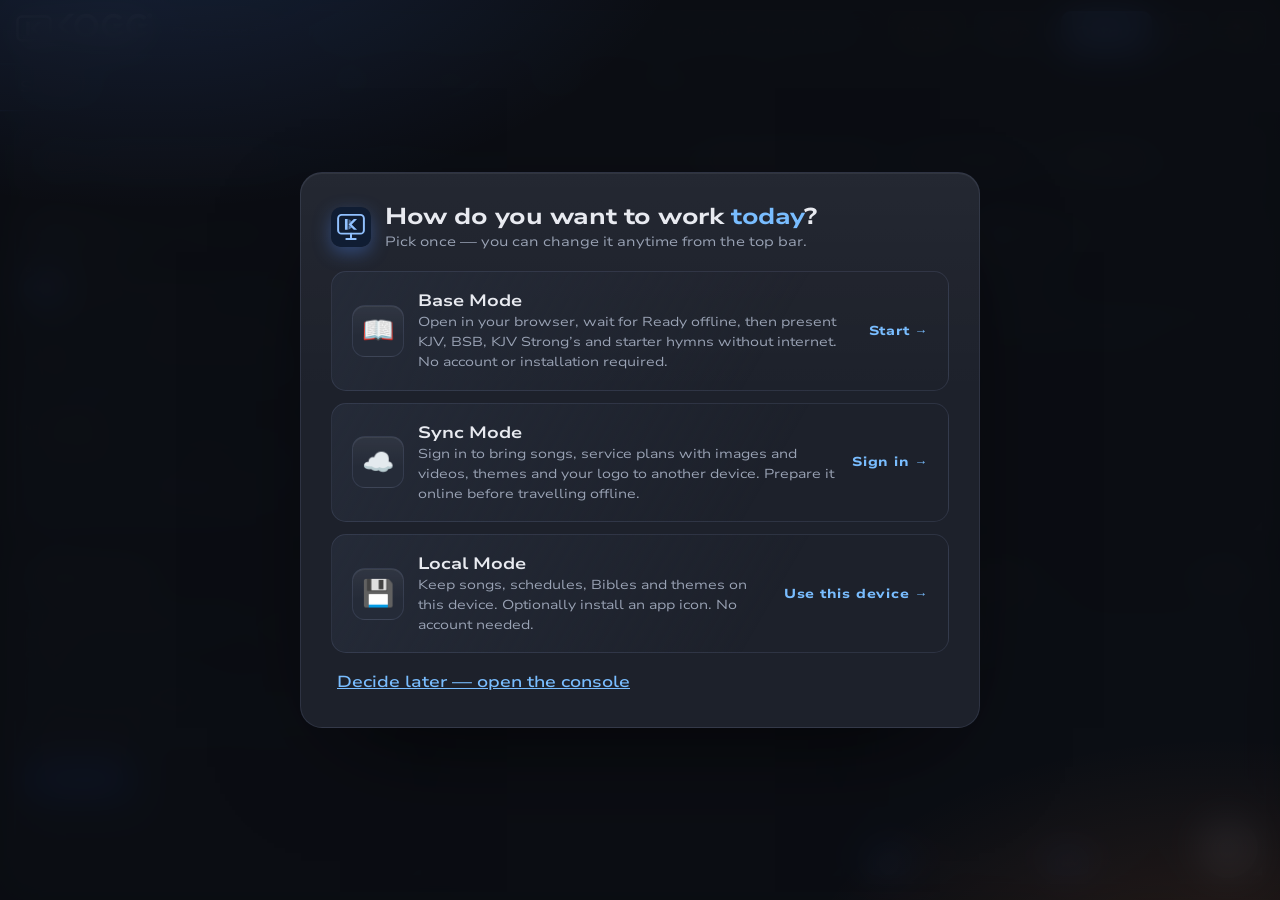
==== index.html @ 4c57eb22 "Improve free lyrics discovery and add private song packs" ====
<!DOCTYPE html>
<html lang="en">
<head>
<meta charset="UTF-8">
<meta name="viewport" content="width=device-width, initial-scale=1, viewport-fit=cover">
<title>KOGG Presenter — Operator</title>
<link rel="manifest" href="manifest.webmanifest">
<link rel="apple-touch-icon" href="icons/apple-touch-icon.png">
<link rel="icon" href="icons/icon.svg" type="image/svg+xml">
<link rel="stylesheet" href="css/app.css">
</head>
<body>
<header class="topbar">
  <div class="brand">
    <img class="brand-symbol" src="icons/kogg-symbol.svg" alt="">
    <span class="brand-wordmark"><span class="brand-name"><span class="brand-kogg" role="img" aria-label="KOGG"></span></span><span class="brand-sub">Presenter</span></span>
    <button id="modeChip" class="mode-chip" title="Change work mode">…</button><button id="btnRestartBase" class="mode-chip" hidden title="Clear temporary Base work and restart. Saved libraries and offline downloads stay.">Restart Base</button>
  </div>
  <form class="quickgo" id="quickGoForm" role="search" autocomplete="off">
    <input id="quickGo" type="search" autocomplete="off" name="presentation-search" aria-label="Find presentation content" data-bwignore="true" data-1pignore="true" data-lpignore="true" data-form-type="other" placeholder="Find scripture, remembered words or songs…  (/ to focus, Enter to present)">
    <div id="quickGoResults" class="quickgo-results" hidden></div>
  </form>
  <div class="quick-actions">
    <button id="btnBlank" class="ctrl warn" title="Blank screen (Alt+B)">Blank</button>
    <button id="btnLogo" class="ctrl" title="Logo screen (Alt+L)">Logo</button>
    <span id="outputStatus" class="hint" role="status" aria-live="polite"></span>
    <button id="btnOpenDisplay" class="ctrl primary" title="Open output screen">Output</button>
    <button id="btnScreens" class="ctrl" title="Choose which screen shows the output">🖥️</button>
    <div id="screenPicker" class="screen-picker" hidden>
      <p class="hint">Tap a screen to send the output there.</p>
      <div id="screenPickerList"></div>
      <button id="btnAllScreens" type="button" class="screen-all">Send to all secondary screens</button>
      <button id="btnCloseOutput" type="button" class="screen-all screen-close">Close output window</button>
      <p class="hint">Browsers need one click on the output before it can go fullscreen — after that it stays.</p>
    </div>
    <button id="btnFloatEditToggle" class="ctrl" title="Open quick settings Explorer — text size, alignment, voice, theme, layout and mode">✏️</button>
  </div>
</header>

<nav class="tabs">
  <button class="tab active" data-tab="scripture">Scripture</button>
  <button class="tab" data-tab="songs">Lyrics</button>
  <button class="tab" data-tab="notes">Notes</button>
  <button class="tab" data-tab="slides">Slides</button>
  <button class="tab" data-tab="service">Service</button>
  <button class="tab" data-tab="stream">Stream</button>
  <button class="tab" data-tab="themes">Themes</button>
  <button class="tab" data-tab="tools">Tools</button>
</nav>

<main>
  <!-- SCRIPTURE — docked one-page deck -->
  <section id="tab-scripture" class="tab-panel active">
    <div class="scripture-deck">
      <div class="dock toolbar">
        <select id="translationSelect" title="Translation">
          <optgroup label="Base Bibles">
            <option value="data/kjv.json">KJV — King James Version</option>
            <option value="data/bsb.json">BSB — Berean Standard Bible</option>
            <option value="data/kjvs.json">KJV with Strong's</option>
          </optgroup>
          <optgroup label="More translations">
            <option value="licensed:niv" disabled>NIV — licensed text needed</option>
          </optgroup>
          <optgroup label="Connected (online licensed)" id="connectedVersionsGroup" hidden></optgroup>
          <optgroup label="My versions" id="customVersionsGroup" hidden></optgroup>
        </select>
        <span id="offlineStatus" class="status-note" role="status" aria-live="polite">Preparing offline…</span>
        <button id="btnRetryOffline" hidden>Retry offline setup</button>
        <div class="more-wrap"><button id="btnMoreBibles">More Bibles</button><div id="extraBiblePanel" class="more-menu" hidden><div id="extraBibleButtons" class="bible-menu-list"></div><p id="extraBibleStatus" role="status">Download a version once while online, then it works offline in every work mode.</p></div></div>
        <span id="liveRef" class="livedot" hidden></span>
        <div class="more-wrap">
          <button id="btnDocks" title="Choose which docks are on screen">🧩 Docks</button>
          <dialog id="dockMenu" class="more-menu" aria-label="Arrange Scripture docks" hidden></dialog>
        </div>
      </div>

      <div class="docks">
        <div class="dock" data-dock="books">
          <div class="dock-head"><span class="grip"><i class="dock-ico">📚</i>Books</span><span class="dock-head-hint" id="bookCount"></span></div>
          <div id="bookChips" class="chip-grid books scroll"></div>
        </div>

        <div class="dock" data-dock="chapters">
          <div class="dock-head"><span class="grip"><i class="dock-ico">📑</i>Chapters</span></div>
          <div id="chapterChips" class="chip-grid dots scroll"></div>
          <div class="dock-foot">
            <button id="btnPrevChapter" title="Previous chapter (reads across books)">◀</button>
            <button id="btnNextChapter" title="Next chapter (reads across books)">▶</button>
            <button id="btnAddScripture" title="Add the current selection to the service plan">+ Service</button>
          </div>
        </div>

        <div class="dock" data-dock="verses">
          <div class="dock-head">
            <span class="grip"><i class="dock-ico">🔖</i>Verses</span>
            <div class="seg" id="pickMode">
              <button data-mode="verse">Verse</button>
              <button data-mode="range">Range</button>
              <button data-mode="chapter">Chapter</button>
            </div>
          </div>
          <div id="verseDots" class="chip-grid dots scroll"></div>
          <p id="modeHint" class="hint"></p>
          <div class="dock-foot">
            <button id="btnPrevVerse" title="Previous verse — goes live (reads across chapters)">◀</button>
            <button id="btnNextVerse" title="Next verse — goes live (reads across chapters)">▶</button>
            <button id="btnAddVerseService" title="Add the live verses to the service plan">+ Service</button>
          </div>
        </div>

        <div class="dock" data-dock="memory">
          <div class="dock-head"><span class="grip"><i class="dock-ico">🧠</i>Memory</span><button id="btnMemoryClear" class="mini-clear" title="Clear saved reading history">✕</button></div>
          
          <div id="bookmarkChips" class="memory-grid"></div>
          <div id="memoryChips" class="scroll memory-grid"></div>
          <p class="hint dock-hint">Reading history stays on this device. Tap a saved passage to display it.</p>
        </div>

        <div class="dock legacy-lookup" data-dock="quickgo">
          <div class="dock-head"><span class="grip"><i class="dock-ico">⚡</i>Quick jump</span></div>
          <p class="hint dock-hint">Type <b>jn 3:16</b> / <b>ps 23:1-4</b> / <b>rom 8</b> — type three book letters, then chapter and verse. <b>→</b> accepts each step; <b>Enter</b> displays.</p>
          <form class="quickjump" id="quickJumpForm" role="search" autocomplete="off">
            <input id="bookSearch" type="search" autocomplete="off" name="scripture-reference" aria-label="Scripture reference" data-bwignore="true" data-1pignore="true" data-lpignore="true" data-form-type="other"
                   placeholder="Joh → 3 → 16 → Enter" aria-describedby="jumpHint" enterkeyhint="go">
            <span id="bookGhost"></span>
            <div id="quickBookSug" class="quickgo-results jump-sug" hidden></div>
          </form>
          <p id="jumpHint" class="jump-hint" role="status" aria-live="polite">Start typing a book anywhere in Scripture. Chapter → verse, then Enter.</p>
          <div class="dock-foot">
            <button id="btnVoiceJump" title="Speak a scripture — Chrome/Edge, online">🎤 Speak it</button>
          </div>
        </div>

        <div class="dock legacy-lookup" data-dock="search">
          <div class="dock-head"><span class="grip"><i class="dock-ico">🔎</i>Whole-Bible search</span></div>
          <p class="hint dock-hint">Find verses by the words you remember — <i>"sheep hear my voice"</i>. Quotes = exact phrase.</p>
          <form class="row" id="bibleSearchForm" role="search" autocomplete="off">
            <input id="bibleSearch" type="search" aria-label="Search Bible words — no sign-in needed" autocomplete="off" name="verse-keywords" data-1pignore="true" data-lpignore="true" data-bwignore="true" data-form-type="other" placeholder='sheep hear my voice  ·  "no man cometh to the Father"'>
            <button id="btnVoiceSearch" type="button" title="Speak the words you remember — Chrome/Edge, online">🎤</button>
          </form>
          <div id="bibleResults" class="search-results scroll" hidden></div>
        </div>

        <div class="dock" data-dock="text">
          <div class="dock-head"><span class="grip"><i class="dock-ico">🖥️</i>On the projector</span><button id="btnBookmarkScripture" class="mini-btn" title="Save this passage">☆ Save</button></div>
          <div id="liveText" class="live-text scroll"></div>
          <div class="dock-foot ver-chips" id="versionChips" title="Switch the live passage to another version — one tap, instantly on screen"></div>
        </div>
      </div>
    </div>
    <select id="verseFrom" hidden></select>
    <select id="verseTo" hidden></select>
    <select id="bookSelect" hidden></select>
    <select id="chapterSelect" hidden></select>
  </section>

  <!-- SONGS -->
  <section id="tab-songs" class="tab-panel">
    <div class="lyrics-toolbar"><b>Lyrics</b><span id="lyricsModeStatus" role="status"></span><button id="btnEndLyricsSession" title="Clear temporary lyrics and all temporary Service entries">Clear lyrics &amp; queue</button></div>
    <div class="lyrics-deck">
      <div class="lyrics-side">
        <section class="card lyrics-find"><h2>Find a song</h2>
          <input id="songSearch" type="search" autocomplete="off" name="kogg-song-search" data-1pignore="true" data-lpignore="true" data-form-type="other" placeholder="Title, artist or words you remember…" aria-label="Search saved songs and hymns">
          <div class="row"><button id="btnNewSong" class="primary">+ New song</button><button id="btnSearchLyricsOnline">Search online</button></div>
          <div id="lyricsProgress" class="lyrics-progress" hidden><div class="row"><span id="lyricsProgressLabel" role="status">Loading…</span><button id="lyricsCancelLoad" type="button">Cancel</button></div><progress aria-label="Lyrics loading"></progress></div><div class="lyrics-source-tabs"><button id="lyricsLocalTab" aria-pressed="true">My library</button><button id="lyricsOnlineTab" aria-pressed="false">Online</button></div><div id="lyricsLocalPane">
          <label class="lyrics-filter">On this device<select id="lyricsLocalFilter"><option value="all">All local lyrics</option><option value="saved">My songs / session</option><option value="hymns">Hymnary</option></select></label>
          <ul id="songList" class="item-list"></ul>
          </div><div id="lyricsOnlinePane" hidden><label class="lyrics-filter">Search scope<select id="lyricsSearchScope"><option value="worship">Worship-first</option><option value="christian">Christian sources only</option><option value="all">All music sources</option></select></label><p id="lyricsSearchStatus" class="hint" role="status">Results with words are shown first. Other titles need an availability check.</p><div id="lyricsOnlineResults" class="lyrics-results"></div>
          <details class="lyrics-external"><summary>Find on a lyrics website</summary><p class="hint">Find a page with Google, then paste a supported link into Import a source link.</p><div class="source-links"><a id="lyricsWebSearch" target="_blank" rel="noopener noreferrer" hidden>Google ↗</a><a href="https://www.azlyrics.com/" target="_blank" rel="noopener noreferrer">AZLyrics ↗</a><a href="https://www.musixmatch.com/" target="_blank" rel="noopener noreferrer">Musixmatch ↗</a></div></details>
          <details id="lyricsLinkImport"><summary>Import a source link</summary><input id="lyricsSourceUrl" type="url" placeholder="https://hymnary.org/text/…" aria-label="Lyrics source link"><button id="btnImportLyricsLink">Import lyrics</button><p class="hint">Supports Hymnary public-domain text pages, hymnal.net hymn pages and LRCLIB / lyrics.ovh API links. For other pages, copy the lyrics and paste them into the editor.</p><p id="lyricsLinkStatus" class="hint" role="status"></p></details>
          </div><details><summary>Import text &amp; hymn packs</summary><div class="row"><button id="btnStarterHymns">+ Basic Hymnary</button><button id="btnMoreHymns">More hymns</button></div>
            <div id="extraHymnPacks" hidden></div><p id="hymnPackStatus" role="status"></p>
            <p class="hint"><a href="data/hymnary-sources.txt" target="_blank" rel="noopener">Hymn source credits</a></p>
            <label>Import song text (.txt)<input id="lyricsTextFile" type="file" accept="text/plain,.txt"></label>
            <details class="lyrics-packs"><summary>Share or import a song pack</summary>
              <label>Import a KOGG song pack<input id="lyricsPackFile" type="file" accept="application/json,.json"></label>
              <p class="hint">Base keeps imported songs for this session. Local and Sync save them to your library. Contributor permissions are shown before import.</p>
              <label>Your name or church<input id="lyricsPackContributor" maxlength="200" autocomplete="organization"></label>
              <label>Permission to share<textarea id="lyricsPackPermission" rows="2" maxlength="2000" placeholder="Who owns these words, and what may others do with them?"></textarea></label>
              <label class="lyrics-pack-confirm"><input id="lyricsPackConfirmed" type="checkbox">I have permission to distribute these words.</label>
              <button id="btnExportLyricsPack" type="button">Export current song as a pack</button>
              <p id="lyricsPackStatus" class="hint" role="status">Exports only the current song and its credits. Nothing is posted publicly.</p>
            </details>
            <p class="hint">Import your downloaded SongSelect text, or paste lyrics. <a href="https://songselect.ccli.com/" target="_blank" rel="noopener">Open SongSelect</a></p>
          </details>
        </section>
        <section class="card lyrics-order-dock"><details><summary>Arrange song order</summary><p class="hint">Tap a section to repeat it. Remove a chip to skip that occurrence.</p>
          <div id="lyricsSectionButtons" class="lyrics-order"></div><div id="lyricsOrder" class="lyrics-order"></div></details>
        </section>
      </div>
      <section class="card lyrics-edit" id="songEditor"><h2 id="songEditorTitle">Song slides</h2>
        <details id="lyricsPastePanel" open><summary id="lyricsPasteSummary">Paste / edit lyrics</summary>
        <div class="row"><label>Title<input id="songTitle" type="text" placeholder="Song title" spellcheck="true" autocorrect="on" autocapitalize="sentences"></label><label>Artist / author<input id="songAuthor" type="text" placeholder="Artist or author" spellcheck="true" autocorrect="on" autocapitalize="sentences"></label></div>
        <label>One empty line = a new slide. Optional [Verse 1] / [Chorus] headings label slides.
          <textarea id="songLyrics" rows="6" placeholder="[Verse 1]&#10;First line&#10;Second line&#10;&#10;[Chorus]&#10;Chorus lines…" spellcheck="true" autocorrect="on" autocapitalize="sentences"></textarea>
        </label><p id="lyricsSource" class="hint"></p></details>
        <div class="row lyrics-primary"><button id="btnLiveSong" class="primary">▶ Display first slide</button><button id="btnSaveSong">Save song</button><button id="btnAddLyricsService">+ Service</button></div><div class="lyrics-split-toolbar"><label for="lyricsLineCount">Lines per slide</label><select id="lyricsLineCount"><option>2</option><option>3</option><option selected>4</option><option>5</option><option>6</option><option>8</option></select><button id="btnLyricsSplitLines">Split slides</button></div><details class="lyrics-editor-tools"><summary>More editing tools</summary><div class="row"><button id="btnLyricsUndo">Undo</button><button id="btnLyricsDefaultOrder">Reset order</button><button id="btnCancelSong">Clear editor</button></div></details>
        <p id="lyricsStatus" role="status" class="hint"></p>
        <div id="songSlidesPreview" class="lyrics-slides"></div>
      </section>
      <section class="card lyrics-output">
        <div class="dock-head"><span class="grip"><i class="dock-ico">🖥️</i>On the projector</span></div>
        <p id="lyricsLiveLabel" class="hint lyrics-live-label"></p>
        <div id="lyricsLiveText" class="lyrics-live-text"></div>
        <div class="row lyrics-output-foot"><button id="btnLyricsPrev">◀ Previous</button><button id="btnLyricsNext">Next ▶</button></div>
        <p class="hint lyrics-foot-hint">Tap any slide card to display it. Left / Right moves between slides.</p>
      </section>
    </div>
  </section>

  <dialog id="lyricsQuickEdit" aria-labelledby="lyricsQuickEditTitle" class="editor-dialog">
    <h2 id="lyricsQuickEditTitle">Quick edit slide</h2><p class="hint">Edits this section wherever it appears in the song order. Display again when ready.</p>
    <label>Slide text<textarea id="lyricsQuickText" rows="8" spellcheck="true" autocorrect="on"></textarea></label>
    <div class="row"><button id="btnLyricsQuickSave" class="primary">Apply edit</button><button id="btnLyricsQuickCancel">Cancel</button></div>
  </dialog>

  <!-- NOTES -->
  <section id="tab-notes" class="tab-panel">
   <div class="notes-toolbar"><div><h2>Notes</h2><p id="notesStorageStatus" class="hint"></p></div><span class="notes-tip">Choose a format → write → Display</span></div>
   <div class="notes-deck">
    <aside class="dock notes-library"><div class="dock-head">1 · Choose a starting point</div>
     <div class="notes-templates" id="notesTemplates"><button data-note-template="sermon">Bullet points<small>Enter creates the next point</small></button><button data-note-template="announcement">Announcement<small>A full-screen notice</small></button><button data-note-template="minister">Name tag<small>Who is ministering</small></button><button data-note-template="alert">Scrolling alert<small>A moving notice at the bottom</small></button><button data-note-template="welcome">Welcome<small>A welcome screen</small></button></div>
     <button id="btnNewNotes">+ Blank note</button><button id="btnUndoNotesTemplate" hidden>Undo draft change</button><details class="notes-library-tools"><summary>Saved notes &amp; text files</summary><div id="notesSaved" class="notes-saved"></div><button id="btnExportNotes">Export text</button><label class="notes-import">Import text<input id="notesImportFile" type="file" accept=".txt,text/plain"></label><p class="hint">Saved notes stay on this device. Export text to take it with you.</p></details>
    </aside>
    <section class="dock notes-editor"><div class="dock-head">2 · Write &amp; preview</div>
     <div class="row"><label>Title<input id="notesTitle" maxlength="140" placeholder="Note title" spellcheck="true" autocorrect="on"></label><label>Format<select id="notesMode"><option value="points">Bullet points</option><option value="fullscreen">Full-screen text</option><option value="tag">Name tag</option><option value="alert">Scrolling alert</option></select></label></div>
     <label id="notesBodyLabel">Text<textarea id="notesBody" rows="5" maxlength="30000" placeholder="Type a point. Enter adds the next bullet." spellcheck="true" autocorrect="on" autocapitalize="sentences"></textarea></label>
     <div id="notesSplitControls" class="row"><button id="btnNotesPoint" type="button">+ Point</button><button id="btnNotesBreak" type="button">New slide</button><label>Split<select id="notesSplit"><option value="0">Auto-fit together</option><option value="1">1 point per slide</option><option value="3">3 points per slide</option><option value="4">4 points per slide</option><option value="5">5 points per slide</option><option value="6">6 points per slide</option></select></label></div>
     <label id="notesSubtitleLabel">Role / second line<input id="notesSubtitle" maxlength="200" placeholder="Now ministering" spellcheck="true" autocorrect="on"></label>
     <div id="notesAlertControls" class="row"><label>Movement<select id="notesAlertMotion"><option value="scroll">Scroll continuously</option><option value="static">Static notice</option></select></label><label>Speed<select id="notesAlertSpeed"><option value="45">Slow</option><option value="30">Normal</option><option value="18">Fast</option></select></label></div>
     <p id="notesModeHint" class="hint"></p>
     <div class="notes-actions notes-primary"><button id="btnNotesDisplay" class="primary">▶ Display</button><button id="btnSaveNotes">Save note</button></div><label class="notes-follow"><input type="checkbox" id="notesFollow"> Live typing · update after Display</label><p id="notesStatus" class="hint" role="status">Draft only. Press Display when ready.</p>
     <p class="notes-preview-heading">Slide previews · tap to display</p><div id="notesCards" class="notes-cards"></div>
    </section>
    <aside class="dock notes-output"><div class="dock-head">3 · On the projector</div><p id="notesLiveLabel" class="hint"></p><div id="notesLiveText" class="notes-live-text"></div><div class="notes-actions"><button id="btnNotesPrev">← Previous</button><button id="btnNotesNext">Next →</button></div><button id="btnHideNotes">Hide note slides</button><div class="notes-actions"><button id="btnStopNotesAlert">Stop alert</button><button id="btnHideNotesTag">Hide name tag</button></div><details class="notes-emphasis"><summary>Highlight words</summary><p class="hint">Enable emphasis, then tap or drag across the live words.</p><div class="notes-actions"><button id="btnNotesAnnotate" aria-pressed="false">Yellow emphasis</button><button id="btnNotesClearHighlight">Clear emphasis</button></div></details><p class="hint">Tags and alerts sit over your current Scripture, lyrics or notes.</p></aside>
   </div>
  </section>

  <!-- SERVICE -->
  <section id="tab-slides" class="tab-panel">
    <div class="lyrics-toolbar"><b>Slides</b><button id="slidesShowTitles" aria-pressed="true">Service slides</button><button id="slidesShowMedia" aria-pressed="false">Images &amp; video</button><span id="slidesStorageStatus"></span><button id="slidesAddService">+ All to Service</button></div>
    <div class="title-deck" id="titleWorkspace">
      <section class="card title-library"><h2>Order of service</h2><p class="hint">Select to design. Press ▶ to display.</p><div class="row"><select id="slidesPreset" aria-label="Service moment"></select><button id="slidesAdd">+ Add</button></div><div id="titleSlideList" class="title-slide-list"></div><div class="row"><button id="slidesUp" aria-label="Move selected slide up">↑ Move up</button><button id="slidesDown" aria-label="Move selected slide down">↓ Move down</button><button id="slidesDelete" class="danger">Delete</button></div></section>
      <section class="card title-editor"><h2>Design this moment</h2><label>Slide text<textarea id="slidesTitle" rows="3" maxlength="240" spellcheck="true" autocorrect="on" placeholder="Opening Prayers"></textarea></label><label class="title-uniform"><input id="slidesUniform" type="checkbox" checked> Uniform slides</label><p id="slidesStyleHint" class="hint"></p><div class="title-controls"><label>Background<select id="slidesBackground"><option value="blue">Deep blue</option><option value="black">Black</option><option value="purple">Royal purple</option><option value="green">Emerald</option><option value="gold">Warm gold</option></select></label><label>Upload image<input id="slidesImage" type="file" accept="image/png,image/jpeg,image/webp,image/gif"></label><button id="slidesRemoveImage">Remove image</button><label>Background darkening <output id="slidesDimValue">20%</output><input id="slidesDim" type="range" min="0" max="100" value="20"></label><label>Font<select id="slidesFont"></select></label><label>Text colour<input id="slidesColor" type="color" value="#ffffff"></label><label>Text size <output id="slidesSizeValue">16 vh</output><input id="slidesSize" type="range" min="3" max="60" step="0.5" value="16"></label><label><input id="slidesAutoFit" type="checkbox"> Maximise text to fit</label></div><p class="hint">Darkening adds a black overlay. Text always shrinks to fit; maximise lets it grow too.</p><p id="slidesStatus" class="hint" role="status">Changes stay in preview until you press Display.</p></section>
      <section class="card title-output"><div class="row title-view-tabs"><button id="slidesViewDesign" aria-pressed="true">Design preview</button><button id="slidesViewLive" aria-pressed="false">Live output</button></div><div id="slidesDesignPane"><h2>Design preview</h2><div id="titleSlidePreview" class="title-screen"></div><div class="row"><button id="slidesDisplay" class="primary">▶ Display</button><button id="slidesOneService">+ Service</button></div></div><div id="slidesLivePane" hidden><h2>On the projector</h2><p id="titleLiveLabel" class="hint"></p><div id="titleSlideLive" class="lyrics-live-text"></div><div class="row"><button id="slidesPrev">◀ Previous</button><button id="slidesNext">Next ▶</button></div></div><p class="hint">Design preview is private. Display sends it to the room. Live output shows what is on screen now.</p></section>
    </div>
    <div id="mediaWorkspace" class="media-workspace" hidden>
<section class="card"><h2>Images, flyers &amp; videos</h2><label>Add files<input id="mediaFiles" type="file" multiple accept="image/png,image/jpeg,image/webp,image/gif,video/mp4,video/webm,video/ogg"></label><p class="hint">Images up to 20 MB; videos up to 250 MB. Device-local files work offline after upload. Files play from this device. In Sync, media used by service plans can be saved privately to your account (up to 50 MB per file).</p><div id="mediaList" class="media-list"></div><button id="mediaRemove" disabled>Remove selected file</button></section>
<section class="card"><h2>Private preview</h2><div id="mediaPrivatePreview" class="media-private-preview"></div><div class="media-options"><label>Image fit<select id="mediaFit"><option value="contain">Fit whole image / flyer</option><option value="cover">Fill screen (crop edges)</option></select></label><label>Darken image <input id="mediaDim" type="range" min="0" max="100" value="0"></label><label><input id="mediaMuted" type="checkbox" checked> Mute video</label><label><input id="mediaLoop" type="checkbox"> Loop video</label></div><div class="row"><button id="mediaDisplay" class="primary" disabled>Display selected media</button><button id="mediaAddService" disabled>+ Service</button></div><p id="mediaStatus" class="hint" role="status">Preview is private. Display sends the file to Output.</p></section>
<section class="card"><h2>Live media controls</h2><p id="mediaLiveStatus" role="status"></p><div class="row"><button id="mediaPlay" disabled>Play</button><button id="mediaPause" disabled>Pause</button><button id="mediaRestart" disabled>Restart</button><button id="mediaStop" disabled>Blank output</button></div><p class="hint">Displaying Scripture, lyrics or notes stops the previous video. Blank pauses playback. Resume with Play after unblanking.</p><p class="hint">For OBS, capture the KOGG Output window. Media files are not sent to the OBS plugin. Use Sync to prepare scheduled media on another device. A browser may require a tap on Output to allow video sound.</p></section>
</div>
  </section>
  <section id="tab-service" class="tab-panel">
    <div class="service-deck">
      <div class="dock service-queue">
        <div class="dock-head"><span class="grip"><i class="dock-ico">🧩</i>Service plan</span><span class="dock-head-hint">tap ▶ to put an item live</span></div>
        <ul id="serviceList" class="item-list scroll"></ul>
        <div class="dock-foot"><button id="btnRehearseService">Rehearse &amp; check</button><button id="btnLiveService" class="primary">▶ Start Service Live</button><button id="btnClearService" class="danger">Clear All</button></div>
      </div>
      <div class="dock service-plans">
        <div class="service-playback"><h2>On the projector</h2><div id="serviceLivePreview" class="lyrics-live-text"></div><p id="serviceNow" role="status"></p><div class="row"><button id="servicePrev">← Previous</button><button id="serviceNext" class="primary">Next →</button><button id="serviceBlank">Blank / resume</button></div><div class="row" id="serviceVideoControls" hidden><button id="serviceVideoPlay">Play video</button><button id="serviceVideoPause">Pause video</button><button id="serviceVideoRestart">Restart video</button></div><details class="service-help"><summary>Playback help</summary><p>Next moves through every item. Videos start when reached; press Next when ready to move on. Queue edits apply when you start again.</p></details><p id="serviceStatus" class="hint" role="status"></p><p id="serviceCloudStatus" class="hint" role="status">Sync mode can bring this service’s media to another device.</p><button id="serviceSyncMedia">Sync media now</button><input id="serviceMediaFile" type="file" accept="image/png,image/jpeg,image/webp,image/gif,video/mp4,video/webm,video/ogg" hidden></div>
        <div class="dock-head"><span class="grip"><i class="dock-ico">🗂️</i>Named plans</span></div>
        <details class="plan-fold">
          <summary>Save / load plans</summary>
          <div class="row">
            <input id="planName" type="text" placeholder="Plan name (e.g. Sunday 26 Oct)" spellcheck="true" autocorrect="on" autocapitalize="sentences">
            <button id="btnSavePlan">Save Plan</button>
          </div>
          <div class="row" style="align-items:center">
            <select id="planSelect"></select>
            <button id="btnLoadPlan">Load</button>
            <button id="btnDeletePlan" class="danger">Delete</button>
          </div>
        </details>
        <details class="service-help service-travel-help"><summary>Taking this service to another device?</summary><p>In Sync, wait for Cloud saved before travelling. On another device, sign in and load the plan; wait for Ready offline here before disconnecting. Only that service’s media downloads. JSON backups contain references, not media files. Relink is a fallback.</p></details>
      </div>
    </div>
  </section>

  <dialog id="rehearsalDialog" class="editor-dialog rehearsal-dialog" aria-labelledby="rehearsalTitle"><header><div><h2 id="rehearsalTitle">Service rehearsal</h2><p class="hint">Private preview · your live output stays as it is</p></div><button id="rehearsalClose">Close</button></header><div class="rehearsal-grid"><div><div id="rehearsalPreview" class="stream-preview"></div><p id="rehearsalPosition" role="status"></p><div class="row"><button id="rehearsalPrev">← Previous</button><button id="rehearsalNext">Next →</button></div><details open><summary id="rehearsalCheckSummary">Readiness checks</summary><ul id="rehearsalChecks"></ul></details><button id="rehearsalRefresh">Refresh plan &amp; checks</button></div><nav id="rehearsalItems" aria-label="Rehearsal slides"></nav></div></dialog>

  <!-- THEMES -->
  <section id="tab-stream" class="tab-panel">
    <div class="stream-deck">
      <div class="dock stream-connections"><div class="dock-head">Connect your screens</div><div class="stream-body">
        <div class="stream-tabs" role="group" aria-label="Connection setup"><button data-stream-connection="broadcast" aria-pressed="true" aria-controls="streamConnect-broadcast">Broadcast</button><button data-stream-connection="phone" aria-pressed="false" aria-controls="streamConnect-phone">Phone remote</button></div>
        <div id="streamConnect-broadcast" class="stream-connect-panel">
        <label>Streaming with<select id="streamPlatform"><option value="obs">OBS Studio</option><option value="youtube">YouTube Live</option><option value="facebook">Facebook Live</option><option value="streamyard">StreamYard</option><option value="other">Another platform</option></select></label>
        <label>Connection method<select id="streamMethod"><option value="capture">Capture Output window · easiest</option><option value="plugin">KOGG Connect · OBS plugin preview</option><option value="browser">Advanced · local bridge</option></select></label>
        <p id="streamInstructions" class="hint"></p><button id="streamOpenOutput" class="primary">Open / focus Output</button>
        <div id="streamPlugin" hidden class="remote-pair"><p class="hint">Install KOGG Connect for Windows, then add <strong>KOGG Presenter</strong> in OBS Sources. Its properties show your pairing code.</p><a href="landing.html#obs" target="_blank" rel="noopener">Plugin download and setup ↗</a><label>Pairing code<input id="obsPairCode" maxlength="8" placeholder="8 characters from OBS" autocomplete="off" autocapitalize="none" spellcheck="false"></label><div class="row"><button id="obsConnect" class="primary">Connect OBS</button><button id="obsDisconnect">Disconnect</button></div><p id="obsConnectStatus" class="hint" role="status">Pair once on this computer. Allow local-network access if your browser asks.</p><p class="hint">Choose the output style in OBS source properties. Preview release: check the scene before a service. Phone remote setup is separate.</p></div><div id="streamBrowser" hidden><label>Source content<select id="streamFeed"><option value="broadcast">Separate broadcast · transparent</option><option value="transparent">Scripture / slides + graphics · transparent</option><option value="overlays">Graphics only · transparent</option><option value="full">Full presentation · with background</option></select></label>
          <label>Browser Source URL<input id="obsUrl" readonly></label><button id="btnCopyObs">Copy source URL</button>
          <p class="hint">Use the operator on the local bridge too. The hosted website alone cannot sync with OBS’s separate browser. Set the source to your canvas size, e.g. 1920 × 1080.</p>
          <button id="streamCheck">Check bridge connection</button><p id="streamConnection" class="hint" role="status"></p>
        </div><p class="hint">KOGG supplies visuals. Start and manage the broadcast in OBS or your streaming platform. No stream key is needed here.</p>
        </div><div id="streamConnect-phone" class="stream-connect-panel" hidden><details class="remote-pair cloud-pair" open><summary>Phone remote · online</summary><p class="hint">Scan with your phone and control the presentation. No account or installation. Both devices need internet.</p><ol class="remote-steps" id="cloudRemoteSteps"><li>Choose Connect phone below.</li><li>Scan the code with your phone camera.</li><li>Control the presentation. Keep this operator open.</li></ol><button id="cloudRemoteStart" class="primary">Connect phone</button><div id="cloudRemotePairing" class="cloud-pair-content" hidden><div id="cloudRemoteCode" class="remote-code" role="img" aria-label="Private phone pairing QR code" hidden></div><div class="cloud-pair-link"><p class="hint"><strong>Scan this code with your phone camera.</strong> Keep KOGG open on this computer.</p><details><summary>Can’t scan? Send a link</summary><label for="cloudRemoteLink">Private pairing link</label><input id="cloudRemoteLink" type="url" readonly autocomplete="off" data-1pignore="true" data-lpignore="true" aria-label="Private online pairing link"><div class="row"><button id="cloudRemoteCopy" disabled>Copy link</button><button id="cloudRemoteShare" disabled>Share link</button></div></details><button id="cloudRemoteStop" disabled>Disconnect phone</button></div></div><p id="cloudRemoteStatus" class="hint" role="status">Ready when you are. Wi-Fi or mobile data works; both devices need internet.</p><details class="remote-privacy"><summary>Privacy &amp; session</summary><p class="hint">Share only with your operator. This link grants control for up to 12 hours. Starting again replaces it. Stop remote revokes it without changing the projected slide. QR codes are generated on this device.</p></details></details>
        <details class="remote-pair"><summary>Other connection options</summary><p class="hint">These options need extra setup. For the simplest connection, use Connect phone above.</p><details class="remote-pair wifi-pair"><summary>Phone remote · direct Wi-Fi <small>Preview · no internet or bridge</small></summary>
<p class="hint">Same Wi-Fi. Two scans. No account or installation. Prepare both devices online once before going offline.</p>
<details><summary>First time? Save the phone remote</summary><p class="hint">Open the phone remote online and wait for <strong>Phone ready offline</strong>. Bookmark it. Wait for <strong>Ready offline</strong> on this laptop too.</p><button id="wifiPrepare">Show phone setup code</button> <a href="wifi-remote/" target="_blank" rel="noopener">Open phone page ↗</a><div id="wifiPreparePanel" hidden><div id="wifiPrepareCode" class="remote-code" role="img" aria-label="Open phone remote setup"></div></div></details>
<div class="row"><button id="wifiStart" class="primary">Start Wi-Fi remote</button><button id="wifiStop" disabled>Stop Wi-Fi remote</button></div>
<div id="wifiSteps" hidden><p class="hint"><strong>1. Scan this on the phone.</strong> Use Scan laptop code in your saved phone remote.</p><div id="wifiCode" class="remote-code" role="img" aria-label="Private direct Wi-Fi pairing QR code"></div><p class="hint"><strong>2. Scan the phone’s reply.</strong> Hold its reply code in front of this laptop’s camera.</p><button id="wifiScan">Scan phone reply</button><button id="wifiCancelScan" hidden>Stop camera</button><video id="wifiCamera" autoplay muted playsinline hidden></video><details><summary>Use codes instead of cameras</summary><label>Pairing link<textarea id="wifiOffer" readonly rows="2" aria-label="Private Wi-Fi pairing link"></textarea></label><button id="wifiCopy">Copy pairing link</button><label>Reply code<textarea id="wifiReply" rows="2" autocomplete="off" autocapitalize="none" spellcheck="false" data-1pignore="true" data-lpignore="true" placeholder="Paste the phone’s reply code"></textarea></label><button id="wifiUseReply">Connect reply</button></details></div>
<p id="wifiStatus" class="hint" role="status">Keep both pages open. Guest networks, VPNs or firewalls may block direct connections. A laptop camera is needed for the return scan; transferring the reply code is the fallback.</p></details>
        <details class="remote-pair"><summary>Advanced · offline Wi-Fi (bridge)</summary><p class="hint">Start the optional bridge with <code>node tools/obs-relay.cjs --remote</code>. Open its laptop operator, then pair your phone. No internet or account is required. Use your trusted church network.</p><button id="remotePair">Create pairing link</button><label id="remoteNetworkLabel" hidden>Network address<select id="remoteNetwork"></select></label><input id="remotePairLink" readonly aria-label="Private phone pairing link"><div class="row"><button id="remoteCopy">Copy link</button><button id="remoteRevoke">Disconnect phones</button></div><p id="remotePairStatus" role="status" class="hint">A pairing link grants presentation control. Keep it private.</p></details>
        </details></div><a href="landing.html#display" target="_blank" rel="noopener">Screen setup guide ↗</a>
      </div></div>
      <div class="dock stream-graphics"><div class="dock-head">Broadcast graphics</div><div class="stream-body">
        <div class="stream-tabs"><button data-stream-pane="layout" aria-pressed="false">Layouts</button><button data-stream-pane="tag" aria-pressed="true">Name tag</button><button data-stream-pane="notice" aria-pressed="false">Notice</button><button data-stream-pane="timer" aria-pressed="false">Countdown</button></div>
        <div id="streamPane-layout" hidden><p class="hint">Keep a full-screen message in the room and shape a separate transparent feed for your stream.</p><label>Broadcast layout<select id="streamLayout"><option value="full">Full canvas</option><option value="lower">Lower third over camera</option></select></label><label>Broadcast theme<select id="streamTheme"><option value="">Use room theme</option></select></label><label>Name tags &amp; notices appear on<select id="streamGraphicsTarget"><option value="both">Room and stream</option><option value="stream">Stream only</option><option value="room">Room only</option></select></label><button id="streamApplyLayout" class="primary">Apply output layouts</button><p class="hint">In the OBS plugin, choose Separate broadcast. For the advanced bridge, copy its Separate broadcast URL. The room Output keeps its own theme and full-screen layout.</p></div>
        <div id="streamPane-tag"><label>Quick template<select id="streamPreset"><option value="minister">Now ministering</option><option value="speaker">Speaker</option><option value="welcome">Welcome</option><option value="notice">Announcement</option></select></label><button id="streamUsePreset">Use template</button>
          <label>Name / main line<input id="ltLine1" maxlength="160" placeholder="Minister name" spellcheck="true" autocorrect="on"></label><label>Supporting line<input id="ltLine2" maxlength="180" placeholder="Now ministering" spellcheck="true" autocorrect="on"></label>
          <div class="stream-options"><label>Design<select id="streamStyle"><option value="banner">Banner</option><option value="minimal">Minimal</option><option value="centered">Spotlight</option></select></label><label>Position<select id="streamPosition"><option value="center">Center</option><option value="left">Left</option><option value="right">Right</option></select></label><label>Size<select id="streamSize"><option value="small">Small</option><option value="medium" selected>Medium</option><option value="large">Large</option></select></label><label>Accent<input id="streamAccent" type="color" value="#4f8cff"></label></div>
          <div class="row"><button id="btnLtShow" class="primary">Show / update tag</button><button id="btnLtHide">Hide tag</button></div>
        </div>
        <div id="streamPane-notice" hidden><label>Notice text<textarea id="streamAlert" rows="5" maxlength="2000" placeholder="Welcome. Please silence your phones." spellcheck="true" autocorrect="on"></textarea></label><div class="stream-options"><label>Motion<select id="streamMotion"><option value="scroll">Scrolling</option><option value="static">Still</option></select></label><label>Scroll speed<select id="streamDuration"><option value="45">Gentle</option><option value="30" selected>Normal</option><option value="18">Fast</option></select></label></div><div class="row"><button id="streamShowNotice" class="primary">Show / update notice</button><button id="streamHideNotice">Stop notice</button></div></div>
        <div id="streamPane-timer" hidden><p class="hint">Full-screen countdown replaces the presentation. It is not included in transparent feeds.</p><label>Minutes<input id="countdownMinutes" type="number" min="1" max="120" value="5"></label><div class="row"><button id="btnCountdown" class="primary">Start countdown</button><button id="btnEndCountdown">Stop</button></div></div>
        <p id="streamDraftStatus" class="hint"></p><p id="streamStatus" class="hint" role="status">Edit first, then Show. One active tag and one notice are shared with Notes.</p>
      </div></div>
      <div class="dock stream-monitor"><div class="dock-head">On the output</div><div class="stream-body"><label>Preview feed<select id="streamMonitorFeed"><option value="room">Room projector</option><option value="broadcast">Separate broadcast</option></select></label><div id="streamPreview" class="stream-preview"></div><p id="streamLiveStatus" class="hint" role="status"></p><button id="streamClear">Clear tag &amp; notice</button><p class="hint">Both feeds follow the same live passage. Layouts controls where the graphics appear and how the separate broadcast is styled.</p></div></div>
    </div>
  </section>

  <section id="tab-themes" class="tab-panel">
    <div class="themes-deck">
      <div class="dock themes-studio">
        <div class="dock-head"><span class="grip"><i class="dock-ico">🎨</i>Theme studio</span><span class="dock-head-hint">Choose a look. Make it yours.</span></div>
        <div class="theme-picker-row"><label>Theme<select id="themeSelect"></select></label><button id="btnNewTheme">+ New</button></div>
        <nav class="theme-studio-tabs" role="tablist" aria-label="Theme controls"><button id="theme-tab-text" data-theme-page="text" role="tab" aria-controls="theme-page-text" aria-selected="true" tabindex="0">Text</button><button id="theme-tab-background" data-theme-page="background" role="tab" aria-controls="theme-page-background" aria-selected="false" tabindex="-1">Background</button><button id="theme-tab-layout" data-theme-page="layout" role="tab" aria-controls="theme-page-layout" aria-selected="false" tabindex="-1">Layout</button><button id="theme-tab-logo" data-theme-page="logo" role="tab" aria-controls="theme-page-logo" aria-selected="false" tabindex="-1">Logo</button></nav>
        <div class="themes-scroll">
          <div id="theme-page-text" class="theme-studio-page" role="tabpanel" aria-labelledby="theme-tab-text"><h3>Clear, readable words.</h3><p class="hint">Automatic sizing fills the available space. Changing manual size turns it off.</p><div class="theme-field-grid"><label>Name<input id="themeName" type="text" spellcheck="true" autocorrect="on" autocapitalize="sentences"></label><label>Font
          <select id="themeFont">
            <option value="'Nunito Sans Expanded', Georgia, serif">Nunito Sans Expanded</option>
            <option value="Georgia, serif">Serif</option>
            <option value="Arial, sans-serif">Sans</option>
            <option value="'Times New Roman', serif">Times</option>
            <option value="Verdana, sans-serif">Verdana</option>
<option value="system-ui, sans-serif">System UI</option><option value="Tahoma, Geneva, sans-serif">Tahoma</option><option value="Trebuchet MS, sans-serif">Trebuchet</option><option value="Palatino Linotype, Book Antiqua, Palatino, serif">Palatino</option><option value="Cambria, Georgia, serif">Cambria</option><option value="Garamond, Georgia, serif">Garamond</option><option value="Courier New, monospace">Courier</option><option value="Impact, Arial Black, sans-serif">Impact</option>
          </select>
        </label><label>Font weight
          <select id="themeWeight">
            <option value="400">Regular</option>
            <option value="600">Semi-bold</option>
            <option value="700">Bold</option>
            <option value="300">Light</option>
          </select>
        </label><label>Text color<input id="themeTextColor" type="color"></label><label>Highlight colour<input id="themeHlColor" type="color" value="#ffd83d" title="The yellow annotation colour — tap to choose another"></label><label><input id="themeFillScreen" type="checkbox"> Fill screen automatically (recommended)</label><label>Manual size (% of screen)<input id="themeFontSize" type="number" min="3" max="60" step="0.5"></label><label><input id="themeShadow" type="checkbox"> Text shadow</label></div><details class="theme-management"><summary>Manage themes</summary><div><button id="btnDeleteTheme" class="danger">Delete</button><button id="btnResetThemes" title="Restores Black, Sunset, Deep Blue and Emerald and makes Black the output default">Reset to Default Themes</button></div></details></div>
          <div id="theme-page-background" class="theme-studio-page" role="tabpanel" aria-labelledby="theme-tab-background" hidden><h3>Set the backdrop.</h3><p class="hint">Choose a colour blend or upload an image, then darken it for legibility.</p><div class="theme-field-grid"><label>Background<select id="themeBg">
          <option value="linear-gradient(135deg,#1a2a6c,#b21f1f,#fdbb2d)">Sunset</option>
          <option value="linear-gradient(135deg,#0f2027,#203a43,#2c5364)">Deep Blue</option>
          <option value="linear-gradient(135deg,#134e5e,#71b280)">Emerald</option>
          <option value="linear-gradient(135deg,#42275a,#734b6d)">Purple</option>
          <option value="#000000">Black</option>
          <option value="linear-gradient(135deg,#3a1c71,#d76d77,#ffaf7b)">Dawn</option>
          <option value="linear-gradient(135deg,#0b486b,#f56217)">Fire &amp; Ice</option>
          <option value="linear-gradient(135deg,#16222a,#3a6073)">Slate</option>
          <option value="linear-gradient(135deg,#1d4350,#a43931)">Copper Sea</option>
          <option value="linear-gradient(135deg,#2b5876,#4e4376)">Night Sky</option>
          <option value="linear-gradient(135deg,#603813,#b29f94)">Desert</option>
          <option value="linear-gradient(135deg,#232526,#414345)">Charcoal</option>
          <option value="linear-gradient(135deg,#00467f,#a5cc82)">Spring</option>
          <option value="linear-gradient(135deg,#870000,#190a05)">Crimson</option>
          <option value="image">Custom image…</option>
        </select></label><label>Upload background<input id="themeBgImage" type="file" accept="image/png,image/jpeg,image/webp,image/gif"></label><button id="btnClearThemeImage">Remove image</button><label>Image fit<select id="themeImageFit"><option value="cover">Fill screen (crop edges)</option><option value="contain">Show whole image</option></select></label><label class="theme-dim-control">Darken background · <output id="themeDimValue">0%</output><input id="themeDim" type="range" min="0" max="100" step="1"><small>Original image ← → Darker for clear text</small></label></div></div>
          <div id="theme-page-layout" class="theme-studio-page" role="tabpanel" aria-labelledby="theme-tab-layout" hidden><h3>Give the message room.</h3><p class="hint">Adjust placement, spacing and the Scripture reference.</p><div class="theme-field-grid"><label>Text alignment
          <select id="themeAlign">
            <option value="center">Center</option>
            <option value="left">Left</option><option value="right">Right</option>
          </select>
        </label><label>Vertical position<select id="themeVertical"><option value="center">Middle</option><option value="top">Top</option><option value="bottom">Bottom</option></select></label><label>Line spacing<input id="themeLineHeight" type="number" min="1" max="2" step="0.05"></label><label>Side margin (%)<input id="themeMargin" type="number" min="2" max="18" step="1"></label><label>Letter spacing (em)<input id="themeSpacing" type="number" min="0" max="0.15" step="0.01"></label><label>Reference size (% of screen)<input id="themeLabelSize" type="number" min="1.5" max="5" step="0.25"></label><label><input id="themeShowLabel" type="checkbox"> Show Scripture reference / slide label</label></div></div>
          <div id="theme-page-logo" class="theme-studio-page" role="tabpanel" aria-labelledby="theme-tab-logo" hidden><h3>Your church on screen.</h3><p class="hint">Choose a KOGG mark or upload yours. Sending the logo replaces the current output.</p><div class="theme-field-grid logo-picker"><label>Logo<select id="logoStyle"><option value="combination">KOGG · Combination</option><option value="wordmark">KOGG · Wordmark</option><option value="mark">KOGG · Mark only</option><option value="custom">My uploaded logo</option></select></label><label>Custom logo<input id="logoFile" type="file" accept="image/png,image/jpeg,image/webp,image/gif"></label><button id="btnPreviewLogo">Send logo to output</button><button id="btnLogoClear">Remove upload</button></div><div hidden><button id="btnLogoCombination">Combination</button><button id="btnLogoWordmark">Wordmark</button><button id="btnLogoMark">Mark</button><button id="btnCycleLogo">Next style</button></div>
<div id="logoPreview" hidden></div><p id="logoStatus" class="hint" role="status"></p></div>
        </div>
      </div>
      <div class="dock themes-preview">
        <div class="dock-head"><span class="grip"><i class="dock-ico">🖥️</i>Theme preview</span><span class="dock-head-hint">16:9 sample</span></div>
        <div class="theme-preview-stage"><div id="themePreview" class="theme-preview"><div id="themePreviewText"><span id="themePreviewContent">For God, who commanded the light to shine out of darkness, hath shined in our hearts.</span></div><small id="themePreviewLabel">2 Corinthians 4:6 · KJV</small></div></div>
        <div class="theme-actions"><p class="hint">Save keeps this look. Apply sends it to the live output.</p><div><button id="btnSaveTheme" class="primary">Save Theme</button><button id="btnApplyTheme">Apply to Live</button></div><p id="themeStatus" class="hint" role="status">Nunito is available offline. Other fonts depend on this device.</p></div>
      </div>
    </div>
  </section>

  <!-- TOOLS (grouped, collapsible) -->
  <section id="tab-tools" class="tab-panel"><nav class="tools-nav" aria-label="Tools categories"><button data-tools-page="account" aria-pressed="true">Account & Sync</button><button data-tools-page="bibles" aria-pressed="false">Bible versions</button><button data-tools-page="backup" aria-pressed="false">Backup & voice</button><button data-tools-page="help" aria-pressed="false">Output & help</button></nav><div class="tools-content">

    <div class="card tools-page" id="tools-account">
      <details class="group" open>
        <summary>☁️ Account &amp; Cloud Sync</summary>
        <p class="hint">One account keeps your library on every device you sign in on. Everything still works without an account.</p>
        <div id="authNotConfigured" class="hint" style="color:var(--warn)">
          Cloud sync isn't configured on this deployment yet. See README → “Enable cloud sync” (5-minute free setup with Supabase).
        </div>
        <form id="authForm" aria-label="Sync account sign-in" autocomplete="on">
          <div class="safe-strip">🔒 Your sign-in is protected: sign-in uses Supabase; use HTTPS and verify the deployment’s library ownership policy.</div>
          <div class="row">
            <label style="flex:2">Email (for sign-in and password reset only — never shared)<br><input id="authEmail" name="username" type="email" autocomplete="username" placeholder="you@church.org"></label>
          </div>
          <div class="row">
            <label style="flex:2">Password<br><input id="authPassword" name="password" type="password" autocomplete="current-password" placeholder="min. 6 characters"></label>
            <button id="btnShowPass" type="button" title="Show or hide password">Show</button>
            <label id="authPass2Label" style="flex:2">Re-type password (when creating the account)<br><input id="authPass2" type="password" autocomplete="new-password" placeholder="same password again"></label>
          </div>
          <div class="row" style="align-items:center">
            <button type="submit" id="btnSignIn" class="primary">Sign In</button>
            <button type="button" id="btnSignUp">Create Account</button>
            <button id="btnForgot" type="button" class="linklike">Forgot password?</button>
          </div>
          <div id="authStatus" class="hint"></div>
        </form>
        <div id="authSignedIn" hidden>
          <p id="authWho" class="hint"></p>
          <div class="row">
            <button id="btnPushCloud" class="primary">⬆ Push Library to Cloud</button>
            <button id="btnPullCloud">⬇ Pull Library from Cloud</button>
            <button id="btnSignOut">Sign Out</button>
          </div>
          <p id="syncBadge" class="hint"></p>
          <p class="hint">In Sync mode, songs, themes, named plans and your logo merge across your devices. Conflicting edits stop sync and show a message. Export a backup before switching accounts. Push/Pull remain available.</p>
        </div>
      </details>
    </div>

    <div class="card tools-page" id="tools-bibles" hidden>
      <div class="group-label">Scripture versions</div>
      <details class="group" id="addVersionsGroup">
        <summary>Add a Bible version</summary>
        <p class="hint">Import any translation as a JSON file — <code>{ "translation": "Name", "books": [ { "name": "Genesis", "chapters": [ ["verse 1", "verse 2"] ] } ] }</code> (66 books in order). It is stored on this device and appears in the translation list. <b id="addVersionsModeNote"></b></p>
        <div class="row">
          <label style="flex:1">Bible JSON file<br><input id="bibleFile" type="file" accept="application/json,.json"></label>
          <button id="btnAddBible" class="primary">+ Add Version</button>
        </div>
        <div id="bibleList" class="hint"></div>
      </details>
      <details class="group" id="licensedVersionsGroup">
        <summary>Licensed versions (live online)</summary>
        <p class="hint">Copyrighted translations can't be bundled or downloaded here. Instead they stream straight from the official services while online: <b>NLT</b> is a free live connection via Tyndale's NLT API. <b>NIV, NKJV, NASB, CSB, Amplified and The Message</b> stream through your own free <a href="https://scripture.api.bible" target="_blank" rel="noopener">API.Bible</a> key — the Starter plan licenses up to three copyrighted versions for non-commercial church use. The key stays on this device only and is never published with this app.</p>
        <form class="row" id="providerKeyForm" autocomplete="off">
          <label style="flex:1">API.Bible key<br><input id="apiBibleKey" type="password" autocomplete="off" placeholder="paste your api-key"></label>
          <button id="btnSaveApiBible" type="button" class="primary">Save key</button>
        </form>
        <div class="row" id="apiBibleChoices"></div>
        <p id="licensedStatus" class="hint"></p>
      </details>
      <details class="group">
        <summary>Strong's Numbers (KJV with Strong's)</summary>
        <p class="hint">When the "KJV with Strong's" translation is live, the small word numbers appear in the <b>On the projector</b> preview — never on the projector itself (the congregation sees clean text). <b>Tap a number</b> and its Hebrew/Greek meaning takes the screen while the service continues; tap it again to flip back to the verse.</p>
        <div class="row">
          <button id="btnStrongs" class="primary">Numbers ON</button>
          <p class="hint">Turns the tap-to-define word numbers on or off.</p>
        </div>
      </details>
    </div>

    <div class="card tools-page" id="tools-backup" hidden>
      <div class="group-label">Extra</div>
      <details class="group">
        <summary>Voice Control</summary>
        <p class="hint">Open the <b>⋯ menu</b> in the top bar and tap <b>🎤 Speak</b>, then just talk. Commands: <b>"next", "previous", "blank", "logo"</b>, or a scripture like
          <b>"John three sixteen"</b> / <b>"Psalms twenty-three"</b>, or a song title. Say <b>"stop listening"</b> to turn it off.
          Voice input uses the Web Speech API — works in Chrome/Edge and needs an internet connection (browser limitation, not KOGG).</p>
      </details>
      <details class="group">
        <summary>Backup &amp; Restore</summary>
        <div class="row">
          <button id="btnExport">Export Library (JSON)</button>
          <button id="btnImport">Import Library</button>
          <input id="importFile" type="file" accept="application/json" hidden>
        </div>
      </details>
    </div>

    <div class="card tools-page" id="tools-help" hidden>
      <div class="group-label">Help</div>
      <details class="group">
        <summary>How the output works</summary>
        <p><b>Output</b> opens <code>display.html</code> — the clean full-screen view for your projector.</p>
        <p>• <b>Phone/tablet → projector:</b> mirror or cast the output screen (HDMI adapter or Chromecast), press ▶ Output, then rotate your phone to the display when you connect.</p>
        <p>• <b>Laptop + projector:</b> open <code>display.html</code> in a Chrome window on the projector screen and this operator page on your laptop screen — they stay in sync automatically (same browser). Press F11 for full screen.</p>
        <p>• Type a book name anywhere in Scripture to start Quick Jump. Keyboard shortcuts: <b>←/→</b> slides, <b>Alt+B</b> blank, <b>Alt+L</b> logo, <b>Esc</b> back to normal.</p>
      </details>

    </div>
</div>
  </section>
</main>

<div class="float-nav">
  <button id="btnVoice2" class="voice-float" title="Voice control (🎤 Speak) — navigate by voice">🎤</button>
</div>

<!-- Floating display mirror — sits top-right, mirrors the projector live,
     draggable + foldable; toggle from the 🧩 Docks menu -->
<div id="floatPreview" hidden>
  <div class="fp-head">
    <span class="grip" title="Drag to move">🖥️ On screen</span>
    <button id="fpCollapse" title="Fold / unfold">▾</button>
    <button id="fpClose" title="Close (toggle on again from the 🧩 Docks menu)">✕</button>
  </div>
  <div id="fpBody" class="fp-body"></div>
</div>

<!-- Floating quick edit / console — the ⋯ menu contents as a floating
     window, stays open while you switch tabs; toggle from the ⋯ menu -->
<div id="quickExplorer"><button id="appExplorer" aria-label="Open quick settings Explorer; drag to move" aria-expanded="false" aria-controls="floatEdit"><img src="icons/kogg-symbol-white.svg" alt=""></button>
<div id="floatEdit" hidden role="group" aria-label="Quick settings">
  <div class="fe-head">
    <span class="grip" title="Drag to move">Quick settings</span>
    <button id="feClose" title="Close — bring it back from the ⋯ menu">✕</button>
  </div>
  <div class="fe-body">
    <button id="feSizeDown" title="Reduce live text size">A−</button>
    <button id="feSizeUp" title="Increase live text size">A+</button>
    <button id="feAlign" title="Toggle text alignment">⬌</button>
    <button id="feDocks" title="Docks on screen — show/hide docks, mirror, switcher, reset">🧩</button>
    <button id="feVoice" title="Voice control — navigate by speaking (Chrome/Edge, online)">🎤</button>
    <button id="feTheme" title="Toggle light/dark operator mode">🌙</button>
    <button id="feLock" title="Lock / unlock the layout">🔓</button>
    <button id="feMode" title="Base / Sync / Local — how this session works">🔀</button>
  </div>

  <a id="feAbout" href="landing.html" target="_blank" title="About / download page">About &amp; download ↗</a>
</div>

</div>

<!-- Work-mode start gate — shows until the operator picks a mode -->
<div id="startGate" hidden>
  <div class="gate-panel" id="gateModes">
    <div class="gate-head">
      <img src="icons/icon.svg" alt="">
      <div>
        <h1>How do you want to work <span>today</span>?</h1>
        <p class="gate-sub-line">Pick once — you can change it anytime from the top bar.</p>
      </div>
    </div>
    <div class="gate-modes">
      <button class="gate-mode" data-mode="base">
        <span class="gate-ico">📖</span>
        <span class="gate-copy"><b>Base Mode</b>
          <small>Open in your browser, wait for Ready offline, then present KJV, BSB, KJV Strong’s and starter hymns without internet. No account or installation required.</small>
        </span>
        <span class="gate-go">Start →</span>
      </button>
      <button class="gate-mode" data-mode="sync">
        <span class="gate-ico">☁️</span>
        <span class="gate-copy"><b>Sync Mode</b>
          <small>Sign in to bring songs, service plans with images and videos, themes and your logo to another device. Prepare it online before travelling offline.</small>
        </span>
        <span class="gate-go">Sign in →</span>
      </button>
      <button class="gate-mode" data-mode="local">
        <span class="gate-ico">💾</span>
        <span class="gate-copy"><b>Local Mode</b>
          <small>Keep songs, schedules, Bibles and themes on this device. Optionally install an app icon. No account needed.</small>
        </span>
        <span class="gate-go">Use this device →</span>
      </button>
    </div>
    <button id="btnGateLater" class="linklike">Decide later — open the console</button>
  </div>

  <form class="gate-panel" id="gateSignin" aria-label="Sync sign-in" autocomplete="on" hidden>
    <button type="button" class="gate-back linklike" id="btnGateBack">← Back to modes</button>
    <div class="gate-head">
      <img src="icons/icon.svg" alt="">
      <div><h1>Sync Mode — <span>sign in</span></h1></div>
    </div>
    <p class="hint">One free account keeps your whole library with you on every device. Everything still works without one.</p>
    <div class="safe-strip">🔒 Your sign-in is protected: password stored hashed, connection over HTTPS.</div>
    <label class="gate-field">Email<br><input id="gateEmail" name="username" type="email" autocomplete="username" placeholder="you@church.org"></label>
    <label class="gate-field">Password<br>
      <span class="pass-wrap"><input id="gatePass" name="password" type="password" autocomplete="current-password" placeholder="min. 6 characters"><button type="button" id="btnGateShow" aria-pressed="false" title="Show or hide password">Show</button></span>
    </label>
    <label class="gate-field">Re-type password (double-check before it matters)<br><input id="gatePass2" type="password" autocomplete="new-password" placeholder="same password again"></label>
    <div class="gate-row">
      <button type="submit" id="btnGateIn" class="primary">Sign In</button>
      <button type="button" id="btnGateUp">Create Account</button>
    </div>
    <div id="gateStatus" class="gate-status" role="status" aria-live="polite"></div>
    <div class="gate-row">
      <button type="button" id="btnGateSkip" class="linklike">Skip — work offline instead</button>
    </div>
  </form>

  <div class="gate-panel" id="gateLocal" hidden>
    <button class="gate-back linklike" id="btnGateLocalBack">← Back to modes</button>
    <div class="gate-head">
      <img src="icons/icon.svg" alt="">
      <div><h1>Local Mode — <span id="localDeviceName">this device</span></h1></div>
    </div>
    <p class="hint" id="localDetect">Checking your device…</p>
    <div class="install-path" id="installNative" hidden>
      <button id="btnInstallApp" class="install-big">⬇️ Install KOGG on this device</button>
      <p class="hint">Installs a real app icon with full offline support. You'll never need this browser tab again.</p>
    </div>
    <div class="install-path" id="installManual" hidden>
      <ol class="install-steps" id="installSteps"></ol>
    </div>
    <div class="gate-row">
      <button id="btnGateLocalGo" class="primary">Open the console →</button>
    </div>
  </div>
</div>

<section id="passwordRecovery" class="card" hidden role="dialog" aria-modal="true" aria-labelledby="recoveryTitle" style="position:fixed;inset:10vh 15vw auto;z-index:100000;background:var(--bg,#111);padding:24px">
  <h2 id="recoveryTitle">Choose a new password</h2>
  <form id="recoveryForm" autocomplete="on">
  <label>New password <input id="recoveryPassword" type="password" autocomplete="new-password" minlength="6"></label>
  <label>Confirm password <input id="recoveryConfirm" type="password" autocomplete="new-password" minlength="6"></label>
  <button id="btnSavePassword" type="button">Save new password</button>
  <p id="recoveryStatus" role="status"></p>
  </form>
</section>
<script src="js/supabase-config.js"></script>
<script src="js/idb.js"></script>
<script src="js/library.js"></script>
<script src="js/sync.js"></script>
<script src="js/relay.js"></script>
<script src="js/offline.js"></script>
<script src="js/scripture-tools.js"></script>
<script src="js/bible-providers.js"></script>
<script src="js/content.js"></script>
<script src="js/lyrics.js"></script>
<script src="js/lyrics-sources.js"></script>
<script src="js/notes.js"></script>
<script src="js/stream.js"></script>
<script src="js/media.js"></script>
<script src="js/app.js"></script>
<script src="js/theme-studio.js"></script>
<script src="js/slides.js"></script>
<script src="js/slides-deck.js"></script>
<script src="js/media-deck.js"></script>
<script src="js/service-media.js"></script>
<script src="js/stream-deck.js"></script>
<script src="js/obs-connect.js"></script>
<script src="js/remote-operator.js"></script>
<script src="js/cloud-transport.js"></script>
<script src="js/cloud-remote-session.js"></script>
<script src="js/cloud-remote-operator.js"></script>
<script src="js/wifi-transport.js"></script>
<script src="js/wifi-pairing.js"></script>
<script src="js/wifi-remote-operator.js"></script>
<script src="js/rehearsal.js"></script>
<script src="js/rehearsal-deck.js"></script>
</body>
</html>
---- css/app.css ----
@font-face {
  font-family: 'Nunito Sans Expanded';
  font-style: normal;
  font-stretch: 125%;
  font-weight: 200 1000;
  src: url('../fonts/NunitoSans-Variable.woff2') format('woff2-variations');
  font-display: swap;
}

:root {
  --bg: #14161c;
  --panel: #1d212b;
  --panel2: #252b38;
  --text: #e8eaf0;
  --muted: #9aa3b5;
  --accent: #4f8cff;
  --danger: #ff5c6c;
  --warn: #ffb84f;
  --radius: 10px;
}
* { box-sizing: border-box; margin: 0; padding: 0; }
html, body { height: 100%; }
body {
  font-family: 'Nunito Sans Expanded', Georgia, serif;
  background: var(--bg);
  color: var(--text);
  display: flex;
  flex-direction: column;
  height: 100vh;
  overflow: hidden;   /* the deck must never scroll the page — main scrolls instead when a tab is long */
  -webkit-tap-highlight-color: transparent;
}

/* Top bar */
.topbar {
  display: flex;
  align-items: center;
  gap: 12px;
  padding: 10px 14px;
  background: var(--panel);
  flex-wrap: wrap;
  position: sticky;
  top: 0;
  z-index: 10;
  box-shadow: 0 2px 8px rgba(0,0,0,.4);
}
.brand { display: flex; align-items: center; gap: 8px; font-weight: 700; }
.brand img { width: 28px; height: 28px; }
.quick-actions { display: flex; gap: 8px; position: relative; }

/* Output screen picker — choose which monitor carries the output */
.screen-picker {
  position: absolute; top: calc(100% + 8px); right: 56px; z-index: 600;
  width: 270px; padding: 12px;
  background: var(--panel); border: 1px solid #3a4356;
  border-radius: var(--radius); box-shadow: 0 14px 34px rgba(0,0,0,.45);
}
.screen-picker .hint { margin-bottom: 8px; }
.screen-option {
  display: flex; justify-content: space-between; align-items: center; gap: 8px;
  width: 100%; margin-bottom: 6px; padding: 8px 10px;
  background: var(--panel2); color: var(--text);
  border: 1px solid #3a4356; border-radius: 8px;
  font-size: 14px; cursor: pointer; text-align: left;
}
.screen-option:hover, .screen-option.live { border-color: var(--accent); }
.screen-tags { font-size: 12px; color: var(--muted); text-align: right; white-space: nowrap; }
.screen-all {
  width: 100%; margin-top: 2px; padding: 8px 10px;
  background: transparent; color: var(--text);
  border: 1px solid #3a4356; border-radius: 8px;
  font-size: 13px; cursor: pointer;
}
.screen-all:hover { border-color: var(--accent); }
.screen-close { color: var(--danger); }
.screen-close:hover { border-color: var(--danger); }

/* Word emphasis on the lyrics projector preview (same yellow as Notes emphasis) */
.lyrics-live-text .lyw { cursor: text; border-radius: 3px; }
.lyrics-live-text .lyw.marked { background: var(--kogg-hl,#ffd83d); color: #101010; }
.lyrics-live-text .lyw:hover { background: color-mix(in srgb, var(--accent) 12%, transparent); }
.lyrics-live-text .lyw.marked:hover { background: #ffd83d; }

button {
  font: inherit;
  background: var(--panel2);
  color: var(--text);
  border: 1px solid #3a4356;
  border-radius: var(--radius);
  padding: 10px 16px;
  cursor: pointer;
  transition: background .15s;
}
button:hover { background: #313a4c; }
button:active { transform: scale(.97); }
button.primary { background: var(--accent); border-color: var(--accent); color: #fff; font-weight: 600; }
button.danger { color: var(--danger); border-color: #5a3a44; }
button.warn { color: var(--warn); border-color: #5a4b34; }
.ctrl { padding: 10px 14px; font-size: 15px; }

input, select, textarea {
  font: inherit;
  background: var(--panel2);
  border: 1px solid #3a4356;
  color: var(--text);
  border-radius: 8px;
  padding: 9px 12px;
  width: 100%;
}
textarea { resize: vertical; }
label { font-size: 13px; color: var(--muted); line-height: 1.7; }

/* Tabs */
.tabs { display: flex; flex-wrap: wrap; background: var(--panel); }
.tab {
  border: none;
  border-radius: 0;
  background: transparent;
  padding: 12px 20px;
  color: var(--muted);
  font-weight: 600;
  border-bottom: 3px solid transparent;
  white-space: nowrap;
}
.tab.active { color: var(--text); border-bottom-color: var(--accent); }

main { flex: 1; min-height: 0; overflow-y: auto; padding: 14px; max-width: 1400px; width: 100%; margin: 0 auto; }
.tab-panel { display: none; }
.tab-panel.active { display: block; }

.card {
  background: var(--panel);
  border-radius: var(--radius);
  padding: 16px;
  margin-bottom: 14px;
}
.card h2 { font-size: 17px; margin-bottom: 12px; }

/* "⋯" overflow menu in the top bar — keeps the bar to Blank / Logo / Output / ⋯ */
.more-wrap { position: relative; }
.more-menu {
  position: absolute;
  top: calc(100% + 8px);
  right: 0;
  min-width: 250px;
  background: var(--panel2);
  border: 1px solid #3a4356;
  border-radius: 12px;
  box-shadow: 0 12px 34px rgba(0,0,0,.55);
  padding: 10px;
  z-index: 60;
  display: flex;
  flex-direction: column;
  gap: 8px;
}
.more-menu[hidden] { display: none; }
body.light .more-menu { border-color: #c9d2e0; box-shadow: 0 12px 34px rgba(20,30,60,.18); }
.more-menu .about-link { display: block; text-align: center; }
.more-group { font-size: 11px; letter-spacing: .09em; text-transform: uppercase; color: var(--muted); padding: 2px 4px; }
.more-flex { display: flex; gap: 6px; }
.more-flex .ctrl { flex: 1; padding: 10px 6px; white-space: nowrap; }

/* collapsible groups inside a card (Tools tab) */
details.group { border: 1px solid #3a4356; border-radius: 10px; margin-bottom: 10px; background: var(--panel2); }
details.group:last-child { margin-bottom: 0; }
details.group > summary {
  list-style: none;
  cursor: pointer;
  padding: 12px 14px;
  font-weight: 600;
  font-size: 14.5px;
  display: flex;
  align-items: center;
  user-select: none;
}
details.group[open] > summary { border-bottom: 1px solid #3a4356; }
details.group > summary::-webkit-details-marker { display: none; }
details.group > summary::after { content: '+'; margin-left: auto; color: var(--muted); font-size: 17px; }
details.group[open] > summary::after { content: '−'; }
details.group > *:not(summary) { padding: 4px 14px 14px; }
.group-label { font-size: 12px; letter-spacing: .08em; text-transform: uppercase; color: var(--muted); margin-bottom: 8px; }
details.plan-fold { margin-bottom: 10px; }
details.plan-fold > summary { list-style: none; cursor: pointer; font-size: 13px; color: var(--muted); }
details.plan-fold > summary::-webkit-details-marker { display: none; }
body.light details.group, body.light details.plan-fold { border-color: #c9d2e0; }
body.light details.group[open] > summary { border-bottom-color: #c9d2e0; }
body.light details.group { background: #eef1f7; }

/* added Bible versions (Tools tab) */
.ver-row {
  display: flex;
  align-items: center;
  gap: 8px;
  background: var(--panel);
  border: 1px solid rgba(255,255,255,.06);
  border-radius: 8px;
  padding: 7px 10px;
  margin-bottom: 6px;
  font-size: 13.5px;
}
body.light .ver-row { border-color: #dde3ee; background: #fff; }
.ver-row span { flex: 1; overflow: hidden; text-overflow: ellipsis; white-space: nowrap; }
.ver-row button { padding: 4px 9px; font-size: 12px; border-radius: 7px; }
#bibleList .dim { display: block; padding: 2px 0; }
.row { display: flex; gap: 10px; align-items: end; flex-wrap: wrap; margin-bottom: 10px; }
.row > label { flex: 1; min-width: 130px; }
.row > button { flex: 0 0 auto; }

.preview-text {
  background: var(--panel2);
  border-radius: 8px;
  padding: 12px;
  margin: 10px 0;
  max-height: 220px;
  overflow-y: auto;
  font-size: 14px;
  line-height: 1.6;
  white-space: pre-wrap;
  color: var(--muted);
}

.item-list { list-style: none; }
.item-list li {
  display: flex;
  align-items: center;
  gap: 8px;
  background: var(--panel2);
  border-radius: 8px;
  padding: 8px 10px;
  margin-bottom: 6px;
}
.item-list .item-title { flex: 1; overflow: hidden; text-overflow: ellipsis; white-space: nowrap; }
.item-list .item-meta { color: var(--muted); font-size: 12px; }
.item-list button { padding: 6px 10px; font-size: 13px; }

@media (max-width: 640px) {
  .preview-text { max-height: 160px; }
}

.hint { font-size: 13px; color: var(--muted); line-height: 1.6; margin: 6px 0; }

/* Scripture deck — the makeover: soft elevated docks, icon badges,
   glowing live states */
.scripture-deck { display: flex; flex-direction: column; gap: 12px; min-height: 0; height: calc(100dvh - 216px); overflow: hidden; }
.dock {
  background: linear-gradient(180deg, var(--panel) 0%, var(--panel2) 130%);
  border: 1px solid rgba(255,255,255,.05);
  border-radius: 14px;
  padding: 10px 10px 8px;
  display: flex;
  flex-direction: column;
  min-height: 0;
  min-width: 0;
  box-shadow: 0 6px 22px rgba(0,0,0,.22);
}
body.light .dock { border-color: #dde3ee; box-shadow: 0 6px 18px rgba(25,35,60,.07); }
.dock-head {
  display: flex;
  align-items: center;
  gap: 10px;
  margin-bottom: 6px;
  font-weight: 700;
  font-size: 14px;
  letter-spacing: .01em;
  color: var(--text);
  flex: 0 0 auto;
}
.dock-ico {
  font-style: normal;
  flex: 0 0 auto;
  width: 26px;
  height: 26px;
  border-radius: 8px;
  background: color-mix(in srgb, var(--accent) 16%, transparent);
  box-shadow: inset 0 0 0 1px color-mix(in srgb, var(--accent) 30%, transparent);
  display: inline-flex;
  align-items: center;
  justify-content: center;
  font-size: 13px;
}
.dock-head .seg {
  margin-left: auto;
  display: inline-flex;
  gap: 2px;
  background: color-mix(in srgb, var(--panel2) 72%, transparent);
  border: 1px solid rgba(255,255,255,.06);
  border-radius: 999px;
  padding: 3px;
}
body.light .dock-head .seg { border-color: #d6dde9; background: #eef1f7; }
.dock-head .seg button {
  border: none;
  background: transparent;
  border-radius: 999px;
  padding: 5px 12px;
  font-size: 12px;
  font-weight: 600;
  color: var(--muted);
  box-shadow: none;
}
.dock-head .seg button.active { background: var(--accent); color: #fff; }
.dock-head-hint { font-weight: 400; font-size: 12px; color: var(--muted); }
.dock-foot { display: flex; gap: 8px; margin-top: 8px; flex: 0 0 auto; }
.dock-foot button { padding: 8px 14px; font-size: 13px; }
.dock-foot #btnAddScripture, .dock-foot #btnAddVerseService { margin-left: auto; font-size: 13px; }

/* version chips — switch translation from the projector dock, mid-show */
.ver-chips {
  overflow-x: auto;
  scrollbar-width: none;
}
.ver-chips::-webkit-scrollbar { display: none; }
.vchip {
  flex: 0 0 auto;
  padding: 6px 12px;
  font-size: 12.5px;
  font-weight: 700;
  border-radius: 999px;
  color: var(--muted);
  border: 1px solid rgba(255,255,255,.09);
  background: color-mix(in srgb, var(--panel2) 70%, transparent);
}
.vchip:hover { border-color: var(--accent); color: var(--text); }
.vchip.active, .vchip:disabled { background: var(--accent); border-color: var(--accent); color: #fff; }
body.light .vchip { background: #fff; border-color: #d6dde9; }

/* floating projector preview — always-visible mini mirror */
#floatPreview {
  position: fixed;
  right: 14px;
  top: 96px;
  z-index: 85;
  width: 250px;
  max-width: min(70vw, 320px);
  background: var(--panel);
  border: 1px solid #3a4356;
  border-radius: 12px;
  box-shadow: 0 14px 40px rgba(0,0,0,.5);
  overflow: hidden;
  resize: both;
  min-height: 40px;
}
body.light #floatPreview { border-color: #c9d2e0; box-shadow: 0 14px 34px rgba(20,30,60,.2); }
#floatPreview.dragging { opacity: .85; }
#floatPreview .fp-head {
  display: flex;
  align-items: center;
  gap: 6px;
  padding: 7px 8px;
  background: var(--panel2);
  font-size: 12px;
  font-weight: 700;
}
#floatPreview .fp-head .grip { cursor: grab; touch-action: none; flex: 1; white-space: nowrap; overflow: hidden; text-overflow: ellipsis; }
#floatPreview .fp-head button {
  border: none;
  background: transparent;
  padding: 2px 7px;
  font-size: 12px;
  border-radius: 6px;
}
.fp-body { padding: 9px 11px; max-height: 32vh; overflow-y: auto; font-size: 13px; line-height: 1.5; }
.fp-ref { color: var(--accent); font-weight: 700; font-size: 11.5px; margin-bottom: 4px; }
.fp-note { color: var(--muted); font-size: 12.5px; font-style: italic; }
.fp-text { white-space: pre-wrap; }
.fp-head button { min-width: 26px; }

/* floating quick edit — text size + alignment always within reach */
#floatEdit {
  position: fixed;
  right: 14px;
  top: 104px;
  z-index: 85;
  background: var(--panel);
  border: 1px solid #3a4356;
  border-radius: 12px;
  box-shadow: 0 14px 40px rgba(0,0,0,.5);
  overflow: hidden;
}
body.light #floatEdit { border-color: #c9d2e0; box-shadow: 0 14px 34px rgba(20,30,60,.2); }
#floatEdit .fe-head {
  display: flex;
  align-items: center;
  gap: 4px;
  padding: 6px 8px;
  background: var(--panel2);
  font-size: 11.5px;
  font-weight: 700;
}
#floatEdit .fe-head .grip { cursor: grab; touch-action: none; flex: 1; white-space: nowrap; }
#floatEdit .fe-head button { border: none; background: transparent; padding: 2px 7px; font-size: 12px; border-radius: 6px; color: var(--muted); }
#floatEdit .fe-body { display: grid; grid-template-columns: repeat(4, 1fr); gap: 6px; padding: 8px; }
#floatEdit .fe-body button { padding: 8px 0; font-size: 14px; font-weight: 700; min-width: 0; }
#feAbout { display: block; text-align: center; font-size: 12px; padding: 0 0 9px; color: var(--muted); text-decoration: none; }
#feAbout:hover { color: var(--text); }
#floatEdit.dragging { opacity: .85; }
#floatEdit { overflow: visible; }
#dockMenu.fe-pop { top: calc(100% + 4px); right: 0; left: auto; bottom: auto; z-index: 130; min-width: 250px; }
.docks .dock, .docks .dock .dock-fit, .docks .dock .chip-grid { transition: none; }

.update-toast {
  position: fixed;
  left: 50%;
  bottom: 18px;
  transform: translateX(-50%);
  z-index: 300;
  background: var(--accent);
  color: #fff;
  font-size: 13.5px;
  font-weight: 700;
  padding: 10px 18px;
  border-radius: 999px;
  box-shadow: 0 10px 30px rgba(0,0,0,.4);
}
.mini-clear { padding: 4px 10px !important; font-size: 12px !important; border: none; background: transparent; color: var(--muted); }
.scroll { flex: 1 1 auto; min-height: 0; }
.chip-grid.scroll,
.memory-grid.scroll { flex: 1 1 auto; overflow-y: auto; overscroll-behavior: contain; min-height: 0; margin: 0; }
.dock.toolbar { flex-direction: row; gap: 10px; align-items: center; padding: 10px 12px; position: relative; z-index: 120; }   /* above float widgets — their menus must never be blocked */
.dock.toolbar select { width: auto; min-width: 150px; max-width: 30vw; flex: 0 0 auto; }
.dock.toolbar .livedot { flex: 1; text-align: right; min-width: 0; overflow: hidden; text-overflow: ellipsis; }
.dock.toolbar .more-wrap { flex: 0 0 auto; }
.dock.toolbar select:focus-visible, .quickjump input:focus-visible { outline: 2px solid var(--accent); outline-offset: 1px; }
.quickjump { position: relative; flex: 1; }
.quickjump input { position: relative; z-index: 1; font-size: 14px; border-radius: 10px; }
.quickjump #bookGhost {
  position: absolute;
  z-index: 3;
  left: 13px;
  right: 12px;
  top: 50%;
  transform: translateY(-50%);
  font-size: 14px;
  color: var(--muted);
  opacity: .55;
  pointer-events: none;
  white-space: nowrap;
  overflow: hidden;
}
.quickgo-results.jump-sug { z-index: 55; padding: 4px; }
.jump-sug button { display: flex; width: 100%; gap: 10px; align-items: center; border: none; background: transparent; padding: 9px 12px; text-align: left; border-radius: 8px; }
.jump-sug button:hover { background: var(--panel2); }

.docks {
  flex: 1 1 0;
  display: grid;
  grid-template-columns: repeat(12, 1fr);
  grid-template-rows: repeat(10, minmax(0, 1fr));
  gap: 12px;
  grid-auto-flow: dense;
  min-height: 0;
}
.docks .dock { min-height: 0; overflow: hidden; position: relative; }
.docks .dock .dock-fit { flex: 0 0 auto; min-height: 0; transform-origin: top left; }
.docks .dock .chip-grid.scroll { flex: 0 0 auto; overflow: visible; }   /* contents grow; the fit pass scales them */
.docks .dock details.dock-search { max-height: none; }

/* numbered circles — chapters and verses */
.chip-grid.dots {
  display: grid;
  grid-template-columns: repeat(auto-fill, minmax(34px, 1fr));
  gap: 4px;
  align-content: flex-start;
  justify-items: stretch;
}
.dot-dot {
  width: 100%;
  height: 33px;
  padding: 0;
  min-width: 0;
  border-radius: 999px;
  font-size: 12.5px;
  font-variant-numeric: tabular-nums;
  background: color-mix(in srgb, var(--panel2) 65%, transparent);
  border-color: transparent;
  display: flex;
  align-items: center;
  justify-content: center;
  transition: transform .08s, background .15s, box-shadow .15s;
}
.dot-dot:hover { background: var(--panel2); box-shadow: 0 0 0 1px var(--accent); transform: translateY(-1px); }
.dot-dot.selected { background: color-mix(in srgb, var(--accent) 18%, transparent); border-color: var(--accent); color: var(--accent); font-weight: 700; }
.dot-dot.live {
  background: var(--accent);
  border-color: var(--accent);
  color: #fff;
  font-weight: 700;
  box-shadow: 0 0 0 3px color-mix(in srgb, var(--accent) 28%, transparent);
  animation: dotLive .5s ease-out;
}
@keyframes dotLive {
  from { box-shadow: 0 0 0 8px color-mix(in srgb, var(--accent) 34%, transparent); }
  to   { box-shadow: 0 0 0 3px color-mix(in srgb, var(--accent) 28%, transparent); }
}

/* memory dock chips */
.memory-grid { padding: 2px; }
.mem-chip { text-align: left; font-size: 12.5px; padding: 7px 10px; line-height: 1.3; }
.mem-chip.live { background: var(--accent); border-color: var(--accent); color: #fff; font-weight: 700; }
.dock-hint { margin-top: 8px; flex: 0 0 auto; font-size: 12px; }
.dim { color: var(--muted); font-size: 13px; }

/* live verse text under the verse dots */
.live-text {
  background: var(--panel2);
  border: 1px solid rgba(255,255,255,.05);
  border-radius: 10px;
  padding: 8px 10px;
  font-size: 13.5px;
  line-height: 1.5;
  overflow-y: auto;
  margin-top: 10px;
  flex: 0 0 auto;
  max-height: 34vh;
  overscroll-behavior: contain;
}
body.light .live-text { border-color: #dde3ee; }
.live-text .live-ref { font-weight: 700; color: var(--accent); font-size: 12px; margin-bottom: 5px; letter-spacing: .02em; }
.live-text .vnum {
  color: var(--accent);
  font-weight: 700;
  font-size: .82em;
  margin-right: 5px;
  user-select: none;
}
/* Strong's word numbers — preview-only, tap to define on screen */
.live-text sup.sn {
  color: var(--accent);
  font-weight: 700;
  font-size: .68em;
  margin-left: 2px;
  padding: 1px 4px;
  border-radius: 5px;
  background: color-mix(in srgb, var(--accent) 14%, transparent);
  cursor: pointer;
  user-select: none;
  line-height: 1;
  transition: background .12s, transform .08s;
}
.live-text sup.sn:hover { background: color-mix(in srgb, var(--accent) 30%, transparent); }
.live-text sup.sn:active { transform: scale(.9); }
.live-text sup.sn.defined { outline: 1.5px solid var(--accent); background: color-mix(in srgb, var(--accent) 24%, transparent); }
.lt-tip { color: var(--muted); font-size: 12px; margin-top: 6px; display: block; }
.lt-note { color: var(--accent); font-size: 12px; margin-top: 6px; display: block; }
body.light .live-text sup.sn { background: rgba(47,107,255,.1); }

/* full-text search dock */
details.dock-search { max-height: 46vh; overflow-y: auto; }
details.dock-search > summary {
  list-style: none;
  cursor: pointer;
  font-size: 13.5px;
  font-weight: 600;
  color: var(--muted);
}
details.dock-search > summary::-webkit-details-marker { display: none; }
details.dock-search[open] > summary { margin-bottom: 10px; }

@media (max-width: 1100px) {
  .docks { grid-template-columns: 1fr 1fr; grid-template-rows: none; grid-auto-rows: minmax(0, 1fr); overflow: hidden; }
  .docks .dock { min-height: 0; max-height: none; }
  .scripture-deck { min-height: 0; }
  .scripture-deck .docks { min-height: 0; }
}
@media (max-width: 640px) {
  .scripture-deck { height: auto; overflow: visible; }   /* phones: natural stacking + main scroll */
  .docks { grid-template-columns: 1fr; grid-auto-rows: minmax(150px, auto); }
  .docks .dock { min-height: 0; max-height: none; }
  #dock-books .chip-grid.scroll { max-height: 34vh; }
  #dock-chapters .chip-grid.scroll, #dock-verses .chip-grid.scroll { max-height: 30vh; }
  .docks .dock { max-height: none; }
}
/* everything on one screen — chrome shrinks before anything scrolls */
@media (max-width: 900px) {
  .dock-head-hint, .dock .hint { display: none; }
  .dock-head .seg button { padding: 4px 9px; }
  main { padding: 8px; }
}
@media (max-height: 760px) and (min-width: 1101px) {
  .dock-head-hint, .dock .hint { display: none; }
  .dock { padding: 10px 10px 8px; }
  .dock-head { margin-bottom: 6px; }
  .dock-foot button { padding: 6px 10px; }
}
/* tabs fold into a scroll strip on narrow screens */
@media (max-width: 640px) {
  .tabs { overflow-x: auto; scrollbar-width: none; }
  .tabs::-webkit-scrollbar { display: none; }
  .tab { padding: 10px 14px; font-size: 13px; }
  .topbar { gap: 6px; padding: 8px 10px; }
  .ctrl { padding: 9px 10px; }
  .quick-actions .ctrl { font-size: 13px; }
}

/* Light operator mode */
body.light { --bg: #f2f4f8; --panel: #ffffff; --panel2: #e9edf4; --text: #1c2230; --muted: #5b6474; --accent: #2f6bff; }
body.light .topbar, body.light .tabs { box-shadow: 0 2px 8px rgba(20,30,60,.08); }
body.light button { border-color: #c9d2e0; }
body.light button:hover { background: #dde4ef; }
body.light input, body.light select, body.light textarea { border-color: #c9d2e0; }

button.ctrl.active { background: var(--accent); color: #fff; border-color: var(--accent); }
.about-link {
  color: var(--muted);
  font-size: 14px;
  text-decoration: none;
  border: 1px solid #3a4356;
  border-radius: var(--radius);
  padding: 10px 14px;
}
body.light .about-link { border-color: #c9d2e0; }
.about-link:hover { color: var(--text); }

/* Quick Go */
.quickgo { position: relative; flex: 1.2; min-width: 240px; }
.quickgo input { padding: 11px 14px; border-radius: 10px; font-size: 14px; }
.quickgo-results {
  position: absolute;
  top: calc(100% + 6px);
  left: 0; right: 0;
  background: var(--panel);
  border: 1px solid #3a4356;
  border-radius: 10px;
  box-shadow: 0 10px 30px rgba(0,0,0,.5);
  z-index: 50;
  overflow: hidden;
}
body.light .quickgo-results { border-color: #c9d2e0; box-shadow: 0 10px 30px rgba(20,30,60,.15); }
.quickgo-item {
  display: flex; gap: 10px; align-items: center;
  padding: 9px 14px;
  cursor: pointer;
  border-bottom: 1px solid rgba(128,140,170,.15);
  line-height: 1.35;
  font-size: 14px;
}
.quickgo-item:hover { background: var(--panel2); }
.quickgo-icon { font-size: 16px; }

/* Account tab */
#authSignedIn p { margin-bottom: 10px; }
.safe-strip {
  background: rgba(74, 227, 170, .08);
  border: 1px solid rgba(74, 227, 170, .3);
  border-radius: 10px;
  padding: 10px 14px;
  font-size: 13px;
  color: var(--muted);
  margin-bottom: 12px;
  line-height: 1.55;
}
.linklike { background: transparent; border: none; color: var(--accent2); text-decoration: underline; padding: 10px 6px; font-weight: 600; }

/* Scripture picker chips */
.chip-grid { display: flex; flex-wrap: wrap; gap: 5px; margin: 4px 0; }
.chip-grid button {
  padding: 6px 10px;
  font-size: 13px;
  border-radius: 999px;
  background: var(--panel2);
  border: 1px solid #3a4356;
}
.chip-grid button.selected { background: var(--accent); border-color: var(--accent); color: #fff; font-weight: 700; }
.chip-grid.small button { padding: 5px 10px; font-size: 13px; min-width: 38px; }
.chip-grid button.endpoint { background: var(--panel2); border-color: var(--accent); font-weight: 700; }

/* drag handles between sections — visible when the layout is unlocked */
.splitter {
  height: 12px;
  margin: 2px 0 6px;
  border-radius: 6px;
  cursor: row-resize;
  max-width: 210px;
  background: repeating-linear-gradient(to bottom, #3a4356 0 2px, transparent 2px 6px);
  touch-action: none;
}
.splitter:hover { background: repeating-linear-gradient(to bottom, var(--accent) 0 2px, transparent 2px 6px); }
body.panes-locked .splitter { display: none; }
body.books-hidden .splitter[data-key="books"] { display: none; }

/* segmented mode control — Verse / Range / Chapter */
.seg { display: inline-flex; border: 1px solid #3a4356; border-radius: 999px; overflow: hidden; background: var(--panel2); }
.seg button { border: none; background: transparent; border-radius: 0; padding: 7px 16px; font-size: 13px; color: var(--muted); font-weight: 600; }
.seg button + button { border-left: 1px solid #3a4356; }
.seg button.active { background: var(--accent); color: #fff; font-weight: 700; }
.seg button:hover { background: transparent; }
.seg button.active:hover { background: var(--accent); }

.livedot { color: var(--danger); font-size: 13px; font-weight: 700; white-space: nowrap; }

/* word highlight — click/drag words in the preview to emphasise on the projector */
.lk {
  cursor: pointer;
  border-radius: 5px;
  padding: 1px 2px;
  margin: 0 -1px;
  transition: background .12s;
  -webkit-user-select: none;
  user-select: none;
  touch-action: none;
}
.lk:hover { background: color-mix(in srgb, var(--accent) 12%, transparent); }
.lk.marked { background: var(--kogg-hl,#ffd83d); color: #101010; box-shadow: 0 0 0 1px rgba(0,0,0,.18); }
body.light .lk:hover { background: rgba(47,107,255,.1); }
body.light .lk.marked { background: var(--kogg-hl,#ffd83d); color: #101010; box-shadow: 0 0 0 1px rgba(0,0,0,.18); }
#liveText { -webkit-user-select: none; user-select: none; }

/* Whole-Bible search dock */
.search-results {
  border: 1px solid #3a4356;
  border-radius: 10px;
  background: var(--panel2);
  max-height: 40vh;
  overflow-y: auto;
}
.dock[data-dock="search"] .search-results {
  flex: 1 1 auto;
  min-height: 0;
  max-height: none;
  margin: 8px 0 0;
}
.dock .row > input { width: auto; flex: 1 1 140px; min-width: 0; }
.dockmenu-item {
  display: flex;
  align-items: center;
  gap: 8px;
  width: 100%;
  text-align: left;
  border: none;
  background: transparent;
  padding: 8px 10px;
  border-radius: 8px;
  font-size: 13.5px;
  color: var(--muted);
}
.dockmenu-item.on { color: var(--text); }
.dockmenu-item:hover { background: var(--panel2); }
#dockMenu { min-width: 230px; }
body.light .search-results { border-color: #c9d2e0; }
.search-item {
  display: flex;
  align-items: center;
  gap: 10px;
  padding: 9px 12px;
  border-bottom: 1px solid rgba(128,140,170,.14);
  cursor: pointer;
}
.search-item:last-child { border-bottom: none; }
.search-item:hover { background: rgba(79,140,255,.08); }
.search-ref { flex: 0 0 auto; font-weight: 700; font-size: 13px; color: var(--accent); min-width: 110px; }
.search-text { flex: 1; font-size: 13.5px; color: var(--muted); overflow: hidden; text-overflow: ellipsis; white-space: nowrap; }
.search-item button { padding: 6px 12px; font-size: 13px; flex: 0 0 auto; }
.search-none { padding: 12px; color: var(--muted); font-size: 13.5px; }

/* Go Live row stays reachable at the bottom while scrolling long chip lists */
.row.sticky-actions {
  position: sticky;
  bottom: 8px;
  z-index: 5;
  margin: 10px -16px -16px;
  padding: 10px 16px 14px;
  background: linear-gradient(to top, var(--panel) 72%, transparent);
  border-radius: 0 0 var(--radius) var(--radius);
}
.row.sticky-actions button { box-shadow: 0 4px 14px rgba(0,0,0,.3); }

/* always-visible live controls — advance the service from anywhere */
.float-nav {
  position: fixed;
  right: 16px;
  bottom: 16px;
  display: flex;
  gap: 10px;
  z-index: 40;
}
.float-nav button {
  border-radius: 999px;
  padding: 14px 24px;
  font-size: 16px;
  font-weight: 700;
  box-shadow: 0 6px 20px rgba(0,0,0,.45);
}
.float-nav button.primary { padding-left: 30px; padding-right: 30px; }

/* ---------- docks: reorder / resize / lock ---------- */
.docks .dock.wide { grid-column: span 2; }
.dock-head .grip {
  cursor: grab;
  user-select: none;
  -webkit-user-select: none;
  touch-action: none;
  padding: 3px 8px 3px 4px;
  border-radius: 8px;
  transition: background .15s;
}
.dock-head .grip:hover { background: color-mix(in srgb, var(--accent) 10%, transparent); }
.dock-head .grip:active { cursor: grabbing; background: color-mix(in srgb, var(--accent) 18%, transparent); }
.rs-corner { touch-action: none; }
.dock.dragging, .dock.resizing { -webkit-user-select: none; user-select: none; }
.dock.resizing { outline: 2px solid var(--accent); outline-offset: -2px; }
.rs-corner {
  position: absolute;
  right: 3px;
  bottom: 3px;
  width: 20px;
  height: 20px;
  z-index: 5;
  cursor: nwse-resize;
  color: var(--muted);
  font-size: 12px;
  line-height: 20px;
  text-align: right;
  opacity: .65;
  touch-action: none;
}
.rs-corner::after { content: '◢'; }
.docks .dock:hover .rs-corner { opacity: 1; color: var(--accent); }
body.panes-locked .rs-corner { display: none; }
body.panes-locked .grip { cursor: default; }
body.panes-locked .span-btn { display: none; }
.span-btn {
  margin-left: auto;
  padding: 2px 9px !important;
  font-size: 10.5px !important;
  color: var(--muted) !important;
  background: transparent !important;
  border: 1px dashed #3a4356 !important;
  border-radius: 6px !important;
}
.span-btn::before { content: "Span · "; }
.docks .dock.dragging { opacity: .45; outline: 2px dashed var(--accent); outline-offset: -3px; }
#dock-memory .mini-clear { margin-left: auto; }
#dock-memory .span-btn { margin-left: 0; }

/* ---------- books dock: testaments + color-coded classes ---------- */
.chip-grid.books { display: block; }
.book-sec {
  font-size: 11px;
  font-weight: 700;
  text-transform: uppercase;
  letter-spacing: .09em;
  color: var(--text);
  margin: 8px 0 4px;
}
.book-sec:first-child { margin-top: 0; }
.book-grid {
  display: grid;
  grid-template-columns: repeat(auto-fill, minmax(54px, 1fr));
  gap: 4px;
  align-content: start;
  margin-bottom: 4px;
}
.book-chip {
  width: 100%;
  height: 34px;
  padding: 0;
  min-width: 0;
  font-size: 11.5px;
  font-weight: 700;
  border-radius: 8px;
  border: 1px solid transparent;
  display: flex;
  align-items: center;
  justify-content: center;
  transition: transform .1s;
}
.book-chip:hover { transform: scale(1.06); }
.g-torah   { background: rgba(255,179,66,.18); color: #ffb342; }
.g-othist  { background: rgba(77,214,190,.16); color: #4dd6be; }
.g-poetry  { background: rgba(255,124,160,.17); color: #ff7ca0; }
.g-major   { background: rgba(140,160,255,.2); color: #98a8ff; }
.g-minor   { background: rgba(80,200,255,.17); color: #50c8ff; }
.g-gospels { background: rgba(112,224,124,.18); color: #70e07c; }
.g-acts    { background: rgba(255,150,80,.18); color: #ff9650; }
.g-epist   { background: rgba(120,170,255,.18); color: #78aaff; }
.g-general { background: rgba(186,140,255,.18); color: #ba8cff; }
.g-rev     { background: rgba(255,100,100,.18); color: #ff6464; }
.book-chip.selected {
  background: var(--accent) !important;
  color: #fff !important;
  box-shadow: 0 0 0 2px var(--accent);
}
body.light .g-torah   { background: rgba(200,120,20,.16); color: #8a5408; }
body.light .g-othist  { background: rgba(20,140,120,.14); color: #0b6e5e; }
body.light .g-poetry  { background: rgba(200,40,90,.12); color: #a01c46; }
body.light .g-major   { background: rgba(60,80,220,.14); color: #303c9c; }
body.light .g-minor   { background: rgba(20,120,200,.14); color: #0b5480; }
body.light .g-gospels { background: rgba(40,150,60,.14); color: #1c6e2e; }
body.light .g-acts    { background: rgba(210,100,30,.14); color: #8a4310; }
body.light .g-epist   { background: rgba(40,100,210,.14); color: #1c4c8a; }
body.light .g-general { background: rgba(120,60,230,.14); color: #5c2c96; }
body.light .g-rev     { background: rgba(220,40,40,.14); color: #8a1c1c; }

/* ---------- memory dock: grid shrinks as the session history grows ---------- */
.memory-grid {
  display: grid;
  grid-template-columns: repeat(auto-fill, minmax(118px, 1fr));
  gap: 6px;
  align-content: start;
}
.memory-grid.m-md { grid-template-columns: repeat(auto-fill, minmax(94px, 1fr)); gap: 5px; }
.memory-grid.m-md .mem-chip { padding: 7px 9px; font-size: 12px; border-radius: 7px; }
.memory-grid.m-sm { grid-template-columns: repeat(auto-fill, minmax(58px, 1fr)); gap: 4px; }
.memory-grid.m-sm .mem-chip { padding: 4px 5px; font-size: 10.5px; border-radius: 6px; }
.memory-grid.m-xs { grid-template-columns: repeat(auto-fill, minmax(44px, 1fr)); gap: 3px; }
.memory-grid.m-xs .mem-chip { padding: 3px 4px; font-size: 9.5px; }
.mem-chip {
  text-align: left;
  font-size: 13px;
  padding: 9px 12px;
  line-height: 1.3;
  white-space: nowrap;
  overflow: hidden;
  text-overflow: ellipsis;
  min-width: 0;
}

/* ---------- "On the projector" text dock — comfortable to read ---------- */
.dock[data-dock="text"] .live-text {
  flex: 1 1 auto;
  margin-top: 0;
  padding: 14px 16px;
  font-size: 17px;
  line-height: 1.62;
  max-height: none;
  min-height: 170px;
}
.live-text .live-ref { font-size: 13px; margin-bottom: 6px; }
.live-text b { color: var(--accent); margin-right: 4px; }

/* ---------- work-mode start gate ---------- */
#startGate {
  position: fixed;
  inset: 0;
  z-index: 200;
  background:
    radial-gradient(900px 500px at 12% -10%, rgba(79,140,255,.16), transparent 60%),
    radial-gradient(700px 420px at 95% 110%, rgba(255,140,66,.12), transparent 60%),
    rgba(10, 12, 18, .93);
  backdrop-filter: blur(12px);
  display: flex;
  align-items: center;
  justify-content: center;
  padding: 20px;
  overflow-y: auto;
}
#startGate[hidden] { display: none; }
body.light #startGate {
  background:
    radial-gradient(900px 500px at 12% -10%, rgba(79,140,255,.2), transparent 60%),
    radial-gradient(700px 420px at 95% 110%, rgba(255,140,66,.14), transparent 60%),
    rgba(235, 240, 250, .95);
}
.gate-panel {
  background: linear-gradient(180deg, rgba(255,255,255,.03), transparent 40%), var(--panel);
  border: 1px solid #3a4356;
  border-radius: 20px;
  padding: 30px 30px 24px;
  max-width: 680px;
  width: 100%;
  box-shadow: 0 30px 90px rgba(0,0,0,.6);
  animation: gateIn .3s ease;
}
body.light .gate-panel { border-color: #c9d2e0; }
@keyframes gateIn { from { opacity: 0; transform: translateY(14px) scale(.985); } to { opacity: 1; transform: none; } }
.gate-head { display: flex; align-items: center; gap: 14px; margin-bottom: 20px; }
.gate-head img { width: 40px; height: 40px; border-radius: 10px; box-shadow: 0 6px 18px rgba(79,140,255,.35); }
.gate-head h1 { font-size: 23px; line-height: 1.2; }
.gate-head h1 span { color: var(--accent2); }
.gate-sub-line { font-size: 13.5px; color: var(--muted); margin-top: 2px; }
.gate-modes { display: flex; flex-direction: column; gap: 12px; margin-bottom: 8px; }
.gate-mode {
  display: grid;
  grid-template-columns: 52px 1fr auto;
  align-items: center;
  gap: 14px;
  text-align: left;
  padding: 17px 20px;
  border-radius: 16px;
  border: 1px solid #3a4356;
  background: linear-gradient(120deg, var(--panel2), transparent 70%);
  transition: border-color .16s, transform .16s, box-shadow .16s;
}
.gate-mode:hover {
  border-color: var(--accent);
  transform: translateX(5px);
  box-shadow: -4px 0 0 var(--accent), 0 8px 26px rgba(0,0,0,.35);
}
.gate-mode.chosen { border-color: var(--accent); box-shadow: 0 0 0 1px var(--accent); }
.gate-ico {
  width: 52px;
  height: 52px;
  border-radius: 14px;
  background: var(--panel2);
  border: 1px solid #3a4356;
  display: flex;
  align-items: center;
  justify-content: center;
  font-size: 26px;
}
body.light .gate-mode, body.light .gate-ico { border-color: #c9d2e0; }
.gate-copy b { display: block; font-size: 16.5px; }
.gate-copy small { display: block; font-size: 13px; color: var(--muted); line-height: 1.55; }
.gate-go { font-size: 13px; font-weight: 800; color: var(--accent2); white-space: nowrap; }
.gate-back { margin-bottom: 10px; display: inline-block; }
.gate-field { display: block; margin-bottom: 10px; font-size: 13px; color: var(--muted); }
.gate-status { margin: 12px 0 4px; padding: 11px 13px; border-radius: 9px; font-size: 14px; font-weight: 600; line-height: 1.5; background: rgba(127,140,170,.09); border: 1px solid rgba(127,140,170,.28); }
.gate-status:empty { display: none; }
.pass-wrap { display: flex; gap: 8px; align-items: stretch; }
.pass-wrap input { flex: 1; min-width: 0; }
.pass-wrap button { white-space: nowrap; }
.gate-row { display: flex; gap: 10px; align-items: center; margin: 10px 0; flex-wrap: wrap; }

/* local-mode device guide */
.install-path { border: 1px solid #3a4356; border-radius: 14px; padding: 16px 18px; margin: 12px 0; background: var(--panel2); }
body.light .install-path { border-color: #c9d2e0; }
.install-big {
  width: 100%;
  padding: 14px !important;
  font-size: 15.5px !important;
  font-weight: 800 !important;
}
.install-steps { margin: 4px 0 0 18px; font-size: 14px; color: var(--muted); line-height: 1.8; }
.install-steps b { color: var(--text); }

/* mode chip in the topbar */
.mode-chip {
  border: 1px solid #3a4356;
  border-radius: 999px;
  padding: 6px 14px;
  font-size: 12.5px;
  font-weight: 600;
  background: transparent;
  color: var(--muted);
}
.mode-chip:hover { color: var(--text); }
.mode-chip.unset { border-style: dashed; color: var(--warn); }
body.light .mode-chip { border-color: #c9d2e0; }
.more-wide { width: 100%; text-align: center; }

.status-note { font-size: 12px; color: var(--muted); line-height: 1.4; }
.dock.toolbar { flex-wrap: wrap; }

.legacy-lookup[hidden], .prepared-panel[hidden], .comparison-panel[hidden] { display:none; }
.prepared-panel { border-top:2px solid var(--accent); padding:10px 0; }
.prepared-head { display:flex; align-items:center; flex-wrap:wrap; gap:8px; }
.prepared-head b { color:var(--accent); font-size:12px; flex:1; }
.prepared-text { white-space:pre-wrap; max-height:18vh; overflow:auto; padding:8px 0; font-size:15px; }
.comparison-panel { display:grid; grid-template-columns:repeat(3,minmax(0,1fr)); gap:8px; margin-top:8px; }
.comparison-card { border:1px solid var(--accent); border-radius:8px; padding:8px; }
.comparison-card p { white-space:pre-wrap; max-height:22vh; overflow:auto; font-size:14px; }
.quickgo-item.selected { outline:2px solid var(--accent); outline-offset:-2px; }
@media(max-width:700px){ .comparison-panel { grid-template-columns:1fr; } }

/* Bible switches stay beneath the passage, outside its scroll area. */
#extraBiblePanel { max-height:70vh; overflow-y:auto; }
#extraBibleButtons { display:flex; flex-direction:column; align-items:stretch; }
#extraBibleButtons b { margin-top:8px; }
.docks {grid-template-columns:repeat(12,minmax(0,1fr));grid-auto-flow:row;overflow:hidden;}
.dock-head {flex-wrap:wrap;gap:4px;}
.dock-head .seg {margin-left:auto;max-width:100%;display:flex;}
.dock-head .seg button {padding:4px 7px;font-size:12px;}
.docks .dock .rs-corner {opacity:.8;z-index:5;}
.docks .dock[data-dock="text"] > .dock-fit {display:flex;flex-direction:column;flex:1 1 0;min-height:0;overflow:hidden;transform:none;}
.docks .dock[data-dock="text"] .live-text {height:auto;min-height:0;max-height:none;flex:1 1 0;overflow:auto;padding:12px;font-size:17px;line-height:1.6;}
.dock[data-dock="text"] .ver-chips {order:0;flex:0 0 auto;flex-wrap:wrap;gap:5px;overflow:visible;margin-top:8px;padding-top:7px;border-top:1px solid #ffffff16;}
.dock[data-dock="text"] #btnBookmarkScripture {margin-left:auto;}
/* Compact screens reflow naturally, keeping readable tap targets instead of shrinking. */
@media (max-width:1100px), (max-height:600px) {
 .scripture-deck {height:auto;overflow:visible;min-height:0;}
 .docks {flex:0 0 auto;grid-template-columns:repeat(2,minmax(0,1fr));grid-template-rows:none;grid-auto-rows:auto;overflow:visible;align-items:stretch;}
 .docks .dock {min-width:0;min-height:220px;max-height:none;}
 .docks .dock > .dock-fit {transform:none!important;width:100%!important;}
 .docks .dock[data-dock="text"] {min-height:290px;}
 .docks .dock[data-dock="text"] .live-text {flex:1 1 190px;max-height:40dvh;}
 .docks .dock .rs-corner {display:none;}
 .dock.toolbar select {max-width:100%;min-width:0;}
 .dock.toolbar {gap:8px;}
 .chip-grid.dots {grid-template-columns:repeat(auto-fill,minmax(38px,1fr));}
 .book-chip {min-height:36px;}
 .topbar > * {min-width:0;}
 .quickgo {min-width:140px;flex:1 1 240px;}
 main {overflow-x:hidden;}
 #floatEdit {max-width:calc(100vw - 24px);}
}
@media (max-width:640px) {
 .docks {grid-template-columns:minmax(0,1fr);}
 .docks .dock {min-height:180px;}
 .dock.toolbar {align-items:stretch;}
 .dock.toolbar select {width:100%;flex:1 1 100%;}
 .topbar {position:relative;}
 .topbar .brand {font-size:15px;}
 .quickgo {order:2;flex:1 1 100%;}
 .tabs {flex-shrink:0;}
 .docks .dock .chip-grid.scroll {max-height:none;}
 .item-list,.search-results {max-width:100%;}
 button,input,select {touch-action:manipulation;}
}
/* Use the full desktop workspace and keep projector chrome compact. */
@media (min-width:1101px) and (min-height:601px) {
 .scripture-deck {height:calc(100dvh - 138px);}
}
.dock[data-dock="text"] .dock-head {margin-bottom:6px;}
.dock[data-dock="text"] #btnBookmarkScripture {padding:4px 8px;font-size:12px;min-height:28px;}
.docks .dock[data-dock="text"] .live-text {font-size:16px;line-height:1.5;padding:8px 10px;}
.dock[data-dock="text"] .ver-chips {margin-top:5px;padding-top:5px;}
.dock[data-dock="text"] .vchip {padding:4px 8px;font-size:12px;}
@media (min-width:1101px) and (min-height:601px) {
 .scripture-deck {height:calc(100dvh - 142px);}
}
.dock[data-dock="text"] .dock-head {margin-bottom:2px;}
.dock[data-dock="text"] .ver-chips {margin-top:3px;padding-top:3px;}
.docks .dock[data-dock="text"] .live-text {padding:6px 10px;}

.jump-hint {font-size:12px;line-height:1.5;color:var(--muted);margin-top:8px;}

/* Chapter and verse navigation stays on the bottom edge, outside scaled content. */
.docks .dock[data-dock="chapters"], .docks .dock[data-dock="verses"] {padding-bottom:50px;}
.docks .dock[data-dock="chapters"] > .dock-foot,
.docks .dock[data-dock="verses"] > .dock-foot {position:absolute;bottom:9px;left:10px;right:10px;margin:0;gap:6px;}
.docks .dock[data-dock="chapters"] > .dock-foot button,
.docks .dock[data-dock="verses"] > .dock-foot button {min-height:32px;padding:5px 9px;}
/* Lyrics: a compact find/edit/display workspace with readable slide cards. */
.lyrics-toolbar {display:flex;align-items:center;gap:12px;flex-wrap:wrap;margin-bottom:12px;}
.lyrics-toolbar > span {flex:1;color:var(--muted);font-size:13px;}
.lyrics-deck {display:grid;grid-template-columns:minmax(230px,.85fr) minmax(320px,1.5fr) minmax(230px,.9fr);gap:12px;align-items:start;}
.lyrics-deck > .card {min-width:0;margin:0;}
.lyrics-deck h2 {font-size:17px;margin-bottom:12px;}
.lyrics-find #songSearch {width:100%;margin-bottom:10px;}
.lyrics-find .item-list {max-height:55dvh;overflow:auto;margin-top:10px;}
.lyrics-find .item-list li {flex-wrap:wrap;gap:5px;}
.lyrics-find .item-title {flex:1 1 100%;white-space:normal;}
.lyrics-find .item-meta {display:block;font-size:11px;}
.lyrics-find details {padding:8px 0;border-block:1px solid #ffffff16;}
.lyrics-find details[open] > summary {margin-bottom:8px;}
.lyrics-edit textarea {width:100%;resize:vertical;min-height:180px;font:inherit;font-size:14px;line-height:1.6;}
.lyrics-edit label {font-size:12px;color:var(--muted);}
.lyrics-order {display:flex;flex-wrap:wrap;gap:5px;margin:8px 0;}
.lyrics-order button {padding:5px 8px;font-size:12px;}
#lyricsSectionButtons button {border-style:dashed;}
.lyrics-slides {display:grid;grid-template-columns:repeat(2,minmax(0,1fr));gap:9px;margin-top:12px;}
.lyric-slide {border:1px solid #ffffff24;border-radius:9px;background:var(--panel2);min-width:0;overflow:hidden;}
.lyric-slide.is-live {outline:2px solid var(--accent);background:color-mix(in srgb,var(--accent) 14%,var(--panel2));}
.lyric-take {display:flex;flex-direction:column;gap:8px;text-align:left;width:100%;border:0;background:transparent;padding:12px;white-space:normal;}
.lyric-take b {font-size:12px;color:var(--accent);}
.lyric-take span {white-space:pre-wrap;overflow-wrap:anywhere;font-size:14px;line-height:1.6;}
.lyric-take em {font-size:11px;color:var(--muted);font-style:normal;}
.lyric-actions {display:flex;flex-wrap:wrap;gap:3px;padding:0 8px 8px;}
.lyric-actions button {padding:5px;font-size:11px;}
.lyric-warning {padding:5px 10px;color:var(--warn);font-size:12px;}
.lyrics-output {position:sticky;top:0;}
.lyrics-live-text {white-space:pre-wrap;overflow-wrap:anywhere;background:#080a10;color:white;min-height:180px;padding:16px;line-height:1.65;border-radius:8px;margin-bottom:12px;max-height:55dvh;overflow:auto;}
.lyrics-results {display:flex;flex-direction:column;gap:5px;max-height:36dvh;overflow:auto;margin:8px 0;}
.lyrics-results button {text-align:left;padding:9px;}
.lyrics-results span {display:block;font-size:11px;color:var(--muted);}
#lyricsSource {white-space:pre-wrap;overflow-wrap:anywhere;font-size:11px;max-height:100px;overflow:auto;}
@media(max-width:1100px){.lyrics-deck {grid-template-columns:minmax(220px,.8fr) minmax(300px,1.5fr);}.lyrics-output {position:static;grid-column:1 / -1;}.lyrics-live-text {min-height:130px;max-height:35dvh;}}
@media(max-width:700px){.lyrics-deck {grid-template-columns:minmax(0,1fr);}.lyrics-find .item-list {max-height:32dvh;}.lyrics-slides {grid-template-columns:minmax(0,1fr);}.lyrics-deck .row>button {flex:1 1 auto;}.lyric-actions button {min-height:34px;}.lyrics-output {grid-column:auto;}.lyrics-edit textarea {font-size:16px;}}

#lyricsPastePanel {margin-bottom:10px;}
#lyricsPastePanel > summary {cursor:pointer;padding:8px 0;color:var(--accent);font-size:13px;}
#lyricsPastePanel[open] > summary {margin-bottom:6px;}

#lyricsWebSearch {color:var(--accent);font-size:13px;}
#lyricsWebSearch[hidden] {display:none;}
#lyricsLinkImport input {width:100%;margin-bottom:8px;}

/* ========================= PREMIUM UI SKIN =========================
   The landing page's interactive preview, as a workspace: still chrome,
   quiet glass, pill controls, soft light. Geometry untouched � the dock
   grid, fit-scaling, splitters and touch targets keep their metrics. */

:root {
  --radius: 11px;
  --hairline: rgba(146,166,208,.14);
  --accent-2: #79bdff;
  --accent2: #79bdff;
  --ok: #3fd68c;
}

body.light {
  --hairline: rgba(30,45,80,.12);
  --accent-2: #2f6bff;
  --accent2: #2f6bff;
}

/* A stage with light, not paint */
body {
  background:
    radial-gradient(1100px 520px at 55% -140px, rgba(79,140,255,.075), transparent 60%),
    radial-gradient(900px 460px at 108% 108%, rgba(96,90,255,.05), transparent 65%),
    var(--bg);
}

body.light {
  background:
    radial-gradient(1100px 520px at 55% -140px, rgba(47,107,255,.05), transparent 60%),
    radial-gradient(900px 460px at 108% 108%, rgba(255,150,80,.035), transparent 65%),
    var(--bg);
}

/* Topbar: one quiet glass bar */
.topbar {
  background: linear-gradient(180deg, rgba(255,255,255,.022), rgba(255,255,255,0) 46%), var(--panel);
  border-bottom: 1px solid var(--hairline);
  box-shadow: none;
  backdrop-filter: saturate(1.15);
}

body.light .topbar {
  background: linear-gradient(180deg, rgba(255,255,255,.65), rgba(255,255,255,0) 46%), var(--panel);
  border-bottom-color: var(--hairline);
  box-shadow: 0 1px 0 rgba(255,255,255,.5) inset, 0 8px 26px -22px rgba(20,30,60,.25);
}

.brand { font-size: 16.5px; letter-spacing: -.02em; }

.brand img { border-radius: 7px; box-shadow: 0 4px 12px rgba(79,140,255,.28); }

.mode-chip { background: rgba(255,255,255,.02); transition: color .15s, border-color .15s; }
body.light .mode-chip { background: #fff; }

/* Buttons: weightless until touched */
button {
  border-color: var(--hairline);
  border-radius: 10px;
  transition: background .15s ease, border-color .15s ease, color .15s ease, transform .12s ease, box-shadow .18s ease;
}

button:hover { background: color-mix(in srgb, var(--panel2) 82%, var(--accent) 6%); }

body.light button:hover { background: #e3e9f3; }

button:active { transform: scale(.97); }

button.primary {
  background: linear-gradient(180deg, #5c96ff, #4173e8);
  border-color: transparent;
  box-shadow: 0 8px 22px -10px rgba(79,140,255,.65), inset 0 1px 0 rgba(255,255,255,.18);
}

button.primary:hover { background: linear-gradient(180deg, #6ea1ff, #4b7cf2); transform: translateY(-1px); box-shadow: 0 12px 26px -10px rgba(79,140,255,.7), inset 0 1px 0 rgba(255,255,255,.2); }

button.primary:active { transform: scale(.97); }

body.light button.primary { background: var(--accent); box-shadow: 0 8px 22px -12px rgba(47,107,255,.5); }

.ctrl { border-radius: 10px; }

button.ctrl.active { box-shadow: 0 6px 18px -8px rgba(79,140,255,.55); }

button.float-nav.pill, .float-nav button { backdrop-filter: blur(10px); }

@media (hover: touch) { button.primary:hover, button:hover { transform: none; } }

/* Inputs: one continuous focus language */
input, select, textarea { border-color: var(--hairline); border-radius: 10px; transition: border-color .15s ease, box-shadow .18s ease; }

input::placeholder, textarea::placeholder { color: color-mix(in srgb, var(--muted) 82%, transparent); }

input:focus, select:focus, textarea:focus {
  outline: none;
  border-color: var(--accent);
  box-shadow: 0 0 0 3px color-mix(in srgb, var(--accent) 22%, transparent);
}

label { letter-spacing: .005em; }

/* Tabs: restrained underline that glows */
.tabs { border-bottom: 1px solid var(--hairline); }

.tab {
  position: relative;
  color: color-mix(in srgb, var(--muted) 92%, transparent);
  transition: color .15s ease;
  border-bottom: 2px solid transparent;
  margin-bottom: -1px;
}

.tab:hover { color: var(--text); }

.tab.active { border-bottom-color: var(--accent); color: var(--text); }

.tab.active:after { content: ""; position: absolute; left: 20%; right: 20%; bottom: -2px; height: 2px; border-radius: 2px; background: linear-gradient(90deg, transparent, var(--accent-2), transparent); filter: blur(.4px); }

/* Cards and groups: frosted panels with a top light */
.card {
  border: 1px solid var(--hairline);
  border-radius: 14px;
  background: linear-gradient(180deg, rgba(255,255,255,.016), rgba(255,255,255,0) 42%), var(--panel);
  box-shadow: 0 2px 6px rgba(0,0,0,.14);
}

body.light .card { background: var(--panel); box-shadow: 0 1px 2px rgba(20,30,60,.05), 0 10px 30px -24px rgba(20,30,60,.2); border-color: #dde3ee; }

.card h2 { font-weight: 750; letter-spacing: -.01em; }

details.group { border-color: var(--hairline); border-radius: 12px; background: color-mix(in srgb, var(--panel2) 55%, var(--panel)); transition: border-color .15s ease; }

details.group:hover { border-color: color-mix(in srgb, var(--accent) 38%, var(--hairline)); }

details.group[open] > summary { border-bottom-color: var(--hairline); }

body.light details.group { background: #f2f5fa; }

details.group > summary::after { transition: transform .2s ease, color .15s; color: color-mix(in srgb, var(--muted) 80%, transparent); font-size: 15px; }

details.group[open] > summary::after { color: var(--accent); }

/* Docks: floating glass on the stage */
.dock {
  border-color: var(--hairline);
  border-radius: 15px;
  box-shadow: 0 1px 1px rgba(0,0,0,.16), 0 14px 34px -22px rgba(0,0,0,.5), inset 0 1px 0 rgba(255,255,255,.045);
  transition: border-color .2s ease, box-shadow .25s ease;
}

.dock:hover { border-color: color-mix(in srgb, var(--accent) 26%, var(--hairline)); box-shadow: 0 1px 1px rgba(0,0,0,.16), 0 18px 40px -22px rgba(20,40,90,.5), inset 0 1px 0 rgba(255,255,255,.05); }

body.light .dock { border-color: #dfe5ef; box-shadow: 0 1px 2px rgba(20,30,60,.05), 0 12px 30px -24px rgba(20,30,60,.28), inset 0 1px 0 rgba(255,255,255,.6); }

body.light .dock:hover { border-color: rgba(47,107,255,.38); box-shadow: 0 1px 2px rgba(20,30,60,.05), 0 16px 36px -24px rgba(47,107,255,.35); }

.dock.toolbar { border-radius: 14px; box-shadow: 0 1px 1px rgba(0,0,0,.14), 0 16px 36px -24px rgba(0,0,0,.5); }

.dock-ico { border-radius: 9px; box-shadow: inset 0 0 0 1px color-mix(in srgb, var(--accent) 26%, transparent), 0 2px 8px -2px rgba(79,140,255,.4); }

.dock-head .seg { box-shadow: inset 0 0 0 1px rgba(255,255,255,.03); }

.dock-head .seg { border-color: var(--hairline); }

body.light .dock-head .seg { border-color: #d6dde9; box-shadow: none; }

.dock-foot button { transition: background .14s, border-color .14s, transform .1s, box-shadow .18s; }

/* Version chips */
.vchip { border-color: var(--hairline); background: color-mix(in srgb, var(--panel2) 62%, transparent); transition: border-color .15s, color .15s, background .15s, transform .1s, box-shadow .2s; }

.vchip:hover { transform: translateY(-1px); }

@media (hover: touch) { .vchip:hover { transform: none; } }

.vchip.active { box-shadow: 0 6px 16px -6px rgba(79,140,255,.55); }

/* Dots and chips: calm mirrors of the occupied state */
.dot-dot { box-shadow: inset 0 0 0 1px rgba(255,255,255,.03); background: color-mix(in srgb, var(--panel2) 58%, transparent); }

.dot-dot:hover { box-shadow: inset 0 0 0 1px color-mix(in srgb, var(--accent) 55%, transparent); }

.dot-dot.selected { background: color-mix(in srgb, var(--accent) 15%, transparent); box-shadow: inset 0 0 0 1px color-mix(in srgb, var(--accent) 55%, transparent); }

.dot-dot.live { box-shadow: 0 0 0 3px color-mix(in srgb, var(--accent) 28%, transparent), 0 4px 14px -4px rgba(79,140,255,.6); }

.book-chip { border-radius: 9px; transition: transform .12s ease, box-shadow .14s ease, filter .14s ease; }

.book-chip:hover { filter: brightness(1.12); }

.book-chip.selected { box-shadow: 0 0 0 2px var(--accent), 0 6px 16px -6px rgba(79,140,255,.55); }

.chip-grid button { transition: background .14s, border-color .14s, color .14s, transform .1s, box-shadow .18s; }

.mem-chip { border-radius: 10px; }

.mem-chip:hover { border-color: color-mix(in srgb, var(--accent) 45%, var(--hairline)); }

.mem-chip.live { box-shadow: 0 4px 14px -6px rgba(79,140,255,.6); }

/* Live text + preview reading surfaces */
.live-text { border-color: var(--hairline); border-radius: 12px; background: linear-gradient(180deg, rgba(255,255,255,.02), rgba(255,255,255,0) 40%), var(--panel2); }

body.light .live-text { background: var(--panel2); border-color: #dfe5ef; }

.live-ref { letter-spacing: .04em; }

.live-text sup.sn { transition: background .14s, transform .1s; }

.preview-text { border: 1px solid var(--hairline); border-radius: 12px; }

.float-nav { gap: 9px; }

.float-nav button { box-shadow: 0 14px 34px -12px rgba(0,0,0,.55), inset 0 1px 0 rgba(255,255,255,.09); border-color: color-mix(in srgb, #ffffff 10%, var(--panel2)); }

.float-nav button.primary { box-shadow: 0 16px 38px -12px rgba(79,140,255,.6), inset 0 1px 0 rgba(255,255,255,.2); }

/* Floating glass widgets */
#floatPreview, #floatEdit, .quickgo-results, #dockMenu, .more-menu {
  border-color: var(--hairline);
  background: color-mix(in srgb, var(--panel) 92%, transparent);
  backdrop-filter: blur(16px) saturate(1.2);
  -webkit-backdrop-filter: blur(16px) saturate(1.2);
  box-shadow: 0 1px 1px rgba(0,0,0,.18), 0 24px 60px -26px rgba(0,0,0,.65);
  border-radius: 13px;
}

@media (prefers-reduced-transparency: reduce) { #floatPreview, #floatEdit, .quickgo-results, #dockMenu, .more-menu { background: var(--panel); backdrop-filter: none; -webkit-backdrop-filter: none; } }

body.light #floatPreview, body.light #floatEdit, body.light .quickgo-results, body.light #dockMenu, body.light .more-menu {
  background: rgba(255,255,255,.93);
  box-shadow: 0 1px 2px rgba(20,30,60,.06), 0 24px 54px -26px rgba(20,30,60,.3);
}

.quickgo-results { border-radius: 12px; }

.quickgo-item { border-bottom-color: var(--hairline); transition: background .12s; }

.dockmenu-item { border-radius: 9px; transition: background .12s, color .12s; }

.jump-sug button { border-radius: 9px; transition: background .12s; }

/* Search and results rows */
.search-results { border-radius: 12px; border-color: var(--hairline); }

.search-item { border-bottom-color: var(--hairline); transition: background .12s; }

.search-item:hover { background: color-mix(in srgb, var(--accent) 7%, transparent); }

.search-ref { letter-spacing: .01em; }

body.light .search-item:hover { background: rgba(47,107,255,.06); }

/* Lyrics deck */
.lyrics-find details { border-block-color: var(--hairline); }

.lyric-slide { border-radius: 11px; border-color: color-mix(in srgb, #ffffff 15%, var(--hairline)); background: linear-gradient(180deg, rgba(255,255,255,.02), rgba(255,255,255,0) 40%), var(--panel2); transition: border-color .16s, box-shadow .2s, transform .12s; }

.lyric-slide:hover { border-color: color-mix(in srgb, var(--accent) 45%, var(--hairline)); transform: translateY(-1px); }

@media (hover: touch) { .lyric-slide:hover { transform: none; } }

.lyric-slide.is-live { box-shadow: 0 10px 30px -14px rgba(79,140,255,.5); outline: 0; border-color: var(--accent); background: color-mix(in srgb, var(--accent) 13%, var(--panel2)); }

.lyric-take b { letter-spacing: .02em; }

.lyrics-live-text { border-radius: 12px; box-shadow: inset 0 0 0 1px rgba(255,255,255,.05), 0 20px 44px -30px rgba(0,0,0,.7); }

.lyrics-results button { border-radius: 9px; }

.lyrics-results button:hover { background: color-mix(in srgb, var(--accent) 8%, transparent); }

.lyrics-order button { border-radius: 8px; }

#lyricsPastePanel { border-radius: 12px; border: 1px dashed var(--hairline); padding: 10px 12px; }

/* Lyrics toolbar + deck cards spacing rhythm */
.lyrics-deck > .card { box-shadow: 0 2px 6px rgba(0,0,0,.14); }

/* Start gate: the first impression */
#startGate { backdrop-filter: blur(18px) saturate(1.1); -webkit-backdrop-filter: blur(18px) saturate(1.1); }

.gate-panel { border-color: var(--hairline); border-radius: 22px; box-shadow: 0 40px 110px -40px rgba(0,0,0,.75), inset 0 1px 0 rgba(255,255,255,.06); }

.gate-head h1 { font-weight: 760; letter-spacing: -.02em; }

.gate-mode { border-radius: 15px; border-color: var(--hairline); transition: border-color .18s ease, transform .18s ease, box-shadow .2s ease, background .18s ease; }

.gate-mode:hover { box-shadow: -3px 0 0 var(--accent), 0 12px 30px -14px rgba(0,0,0,.45), inset 0 1px 0 rgba(255,255,255,.04); }

@media (hover: touch) { .gate-mode:hover { transform: none; box-shadow: -2px 0 0 var(--accent); } }

.gate-ico { border-radius: 13px; border-color: var(--hairline); background: linear-gradient(180deg, rgba(255,255,255,.05), transparent 60%), var(--panel2); box-shadow: inset 0 1px 0 rgba(255,255,255,.06); }

.gate-go { letter-spacing: .06em; }

/* Comparisons, extra bibles, prepared passage */
.comparison-card { border-radius: 11px; border-color: color-mix(in srgb, var(--accent) 45%, var(--hairline)); background: linear-gradient(180deg, rgba(255,255,255,.02), transparent 50%), var(--panel2); }

.comparison-card p { font-size: 14px; }

.prepared-panel { border-top: 2px solid transparent; border-image: linear-gradient(90deg, var(--accent), var(--accent-2)) 1; }

.ver-row { border-color: var(--hairline); border-radius: 10px; transition: border-color .14s; }

.ver-row:hover { border-color: color-mix(in srgb, var(--accent) 35%, var(--hairline)); }

.install-path { border-radius: 13px; border-color: var(--hairline); }

.safe-strip { border-radius: 12px; border-color: color-mix(in srgb, var(--ok) 32%, transparent); background: color-mix(in srgb, var(--ok) 9%, transparent); }

/* Splitters & keepers */
.splitter { background: repeating-linear-gradient(to bottom, color-mix(in srgb, var(--muted) 42%, transparent) 0 2px, transparent 2px 6px); border-radius: 999px; }

.splitter:hover { background: repeating-linear-gradient(to bottom, var(--accent-2) 0 2px, transparent 2px 6px); }

/* Thinking about every scrollbar like an Apple surface */
* { scrollbar-width: thin; scrollbar-color: color-mix(in srgb, var(--muted) 34%, transparent) transparent; }

*::-webkit-scrollbar { width: 9px; height: 9px; }

*::-webkit-scrollbar-track { background: transparent; }

*::-webkit-scrollbar-thumb { background: color-mix(in srgb, var(--muted) 32%, transparent); border-radius: 999px; border: 2px solid transparent; background-clip: content-box; }

*::-webkit-scrollbar-thumb:hover { background: color-mix(in srgb, var(--muted) 55%, transparent); border: 2px solid transparent; background-clip: content-box; }

body.light *::-webkit-scrollbar-thumb { background: rgba(90,105,135,.32); border: 2px solid transparent; background-clip: content-box; }

*::-webkit-scrollbar-corner { background: transparent; }

/* Focus: coherent ring everywhere */
:focus-visible { outline: 2px solid var(--accent); outline-offset: 2px; }

.dock.toolbar select:focus-visible, .quickjump input:focus-visible { outline: 2px solid var(--accent); outline-offset: 1px; }

/* Motion respect */
@media (prefers-reduced-motion: reduce) { *, *:before, *:after { transition: none !important; animation: none !important; } }

/* Update toast: glass pill */
.update-toast { backdrop-filter: blur(10px); border-radius: 999px; box-shadow: 0 16px 40px -12px rgba(36,89,216,.7); font-size: 13px; }

/* Small screens: same feel, no new chrome */
@media (max-width: 640px) {
  .dock { border-radius: 13px; }
  .topbar { box-shadow: none; }
  .update-grid-grid, .lyrics-live-text { border-radius: 11px; }
}

/* ============ LYRICS DECK REBALANCE ============
   Order controls live in their own dock; the hymn list yields to the
   search; slide cards get real room; slide buttons sit on a strict grid. */
.lyrics-side{display:flex;flex-direction:column;gap:14px;min-width:0}
.lyrics-deck{grid-template-columns:minmax(225px,.72fr) minmax(330px,1.6fr) minmax(225px,.85fr)}
.lyrics-deck>.lyrics-side>.card{margin:0}
.lyrics-order-dock h2{font-size:15px;margin-bottom:6px}
.lyrics-order{margin:0 0 6px}
#songList{margin-top:10px}
.search-wait{background:none;border:1px dashed var(--hairline);border-radius:10px;color:var(--muted);font-size:12.5px;line-height:1.6;padding:12px}
.lyric-actions{display:grid;grid-template-columns:repeat(6,1fr);gap:3px;padding:8px 9px 9px;border-top:1px solid var(--hairline)}
.lyric-actions button{min-width:0;padding:7px 2px;font-size:11px;border-radius:8px;background:color-mix(in srgb,var(--panel2) 72%,transparent);border-color:transparent}
.lyric-actions button:hover{border-color:color-mix(in srgb,var(--accent) 45%,var(--hairline));background:color-mix(in srgb,var(--accent) 10%,transparent)}
@media(max-width:1100px){
 .lyrics-deck{grid-template-columns:minmax(215px,.8fr) minmax(300px,1.5fr)}
 .lyrics-output{position:static;grid-column:1/-1}
 .lyrics-live-text{min-height:130px;max-height:35dvh}
}
@media(max-width:700px){
 .lyrics-deck{grid-template-columns:minmax(0,1fr)}
 .lyrics-output{grid-column:auto}
 .lyrics-find .item-list{max-height:32dvh}
 .lyrics-slides{grid-template-columns:minmax(0,1fr)}
 .lyrics-deck .row>button{flex:1 1 auto}
 .lyric-actions button{min-height:34px;padding:8px 2px;font-size:11.5px}
 .lyrics-edit textarea{font-size:16px}
}

/* ================================================================
   PREMIUM SKIN PASS 2 � bring the landing\u2019s materials into the tool.
   Appearance only: gradients, shadows, radii, glass. No paddings, no
   sizes, no grid templates \u2014 dock fit-scaling math untouched.
   ================================================================ */
body{background:linear-gradient(180deg,#101318,#14161c 30%,#161923)}
body.light{background:linear-gradient(180deg,#eef1f7,#f4f6fa 40%,#eef0f6)}
body:before,body:after{content:"";position:fixed;inset:0;pointer-events:none;z-index:0}
body:before{background:radial-gradient(1100px 520px at 18% -12%,rgba(79,140,255,.075),transparent 62%),radial-gradient(900px 460px at 108% 30%,rgba(127,176,255,.05),transparent 66%)}
body:after{background-size:64px 64px;background-image:linear-gradient(rgba(255,255,255,.03) 1px,transparent 1px),linear-gradient(90deg,rgba(255,255,255,.03) 1px,transparent 1px);mask-image:radial-gradient(1200px 700px at 50% -10%,#000,transparent 72%)}
body.light:before{background:radial-gradient(1100px 520px at 18% -12%,rgba(47,107,255,.05),transparent 62%),radial-gradient(900px 460px at 108% 30%,rgba(47,107,255,.035),transparent 66%)}
body.light:after{background-image:linear-gradient(rgba(28,34,48,.045) 1px,transparent 1px),linear-gradient(90deg,rgba(28,34,48,.045) 1px,transparent 1px);opacity:.5}
.topbar{position:relative;z-index:1}
.topbar{background:color-mix(in srgb,var(--panel) 78%,transparent);backdrop-filter:blur(14px) saturate(1.25);box-shadow:0 1px 0 var(--hairline),0 18px 44px -34px rgba(0,0,0,.7)}
body.light .topbar{background:color-mix(in srgb,#fff 84%,transparent);box-shadow:0 1px 0 var(--hairline),0 14px 34px -26px rgba(30,45,90,.25)}

button{position:relative;isolation:isolate;transition:background-color .22s ease,border-color .22s ease,box-shadow .28s ease,transform .28s cubic-bezier(.2,.7,.3,1),color .2s ease}
button.primary{background:linear-gradient(160deg,#5f9cff,transparent 130%),var(--accent);box-shadow:inset 0 1px 0 rgba(255,255,255,.22),0 8px 22px -10px rgba(47,107,255,.55)}
button.primary:hover{box-shadow:inset 0 1px 0 rgba(255,255,255,.28),0 12px 30px -10px rgba(47,107,255,.75);transform:translateY(-1px)}
button.primary:active{transform:translateY(0)}

button.hfortrigger,button:not([class]){box-shadow:inset 0 1px 0 rgba(255,255,255,.05)}
button:hover:not(.primary){box-shadow:inset 0 1px 0 rgba(255,255,255,.07),0 8px 18px -12px rgba(0,0,0,.5)}

.card{background:linear-gradient(180deg,color-mix(in srgb,var(--panel) 94%,transparent),color-mix(in srgb,var(--panel) 99%,transparent));box-shadow:inset 0 0 0 1px var(--hairline),inset 0 1px 0 rgba(255,255,255,.045),0 20px 42px -32px rgba(6,10,22,.75);border-radius:13px;transition:box-shadow .35s ease}
.card:hover{box-shadow:inset 0 0 0 1px color-mix(in srgb,var(--accent) 22%,var(--hairline)),inset 0 1px 0 rgba(255,255,255,.06),0 26px 50px -32px rgba(6,10,22,.85)}
body.light .card{box-shadow:inset 0 0 0 1px var(--hairline),inset 0 1px 0 #fff,0 16px 34px -28px rgba(30,50,110,.28)}
.card h2{background:linear-gradient(96deg,var(--text),color-mix(in srgb,var(--accent) 62%,var(--text)));-webkit-background-clip:text;background-clip:text;-webkit-text-fill-color:transparent}

.dock{box-shadow:0 24px 60px -30px rgba(4,8,20,.85),0 6px 18px -12px rgba(4,8,20,.6),inset 0 0 0 1px var(--hairline),inset 0 1px 0 rgba(255,255,255,.06);border-radius:14px}
.dock-head{background:linear-gradient(180deg,rgba(255,255,255,.05),transparent 130%)}
.dock-head .seg button.active{background:linear-gradient(160deg,rgba(95,156,255,.28),rgba(47,107,255,.14));box-shadow:inset 0 0 0 1px color-mix(in srgb,var(--accent) 38%,transparent),inset 0 1px 0 rgba(255,255,255,.14)}
.item-list li{transition:background-color .2s ease}
.item-list li:hover{background:color-mix(in srgb,var(--accent) 9%,transparent)}
.item-list button{border-radius:8px}

.quickjump input,.dock input,.dock select,.dock textarea{transition:box-shadow .25s ease,border-color .25s ease,background-color .25s ease}
.quickjump input:focus,.dock input:focus,.dock select:focus,.dock textarea:focus{box-shadow:0 0 0 3px color-mix(in srgb,var(--accent) 24%,transparent)}

.lyric-slide{background:linear-gradient(180deg,#181d2b,#131824);box-shadow:inset 0 0 0 1px rgba(122,160,255,.12),inset 0 1px 0 rgba(255,255,255,.06),0 14px 30px -22px rgba(0,0,0,.7);transition:box-shadow .3s ease,transform .3s cubic-bezier(.2,.7,.3,1)}
.lyric-slide:hover{transform:translateY(-2px);box-shadow:inset 0 0 0 1px rgba(122,160,255,.22),inset 0 1px 0 rgba(255,255,255,.08),0 20px 40px -22px rgba(0,0,0,.8)}
body.light .lyric-slide{background:linear-gradient(180deg,#1b2130,#151b28)}
.lyrics-live-text{background:linear-gradient(180deg,#10141f,#0d1119);box-shadow:inset 0 0 0 1px rgba(122,160,255,.1),inset 0 30px 70px -46px rgba(79,140,255,.16)}

.more-menu,.quickgo-results,.update-toast,#floatPreview,#floatEdit{backdrop-filter:blur(16px) saturate(1.3);box-shadow:0 26px 60px -28px rgba(0,0,0,.8),inset 0 0 0 1px var(--hairline),inset 0 1px 0 rgba(255,255,255,.05);border-radius:13px}
body.light .more-menu,body.light .quickgo-results,body.light #floatPreview,body.light #floatEdit{background:color-mix(in srgb,#fff 88%,transparent);box-shadow:0 26px 60px -30px rgba(30,50,110,.35),inset 0 0 0 1px var(--hairline)}
#floatPreview .fp-text{color:#e9edf6}

.livedot{box-shadow:0 0 0 4px color-mix(in srgb,var(--accent) 16%,transparent)}
@keyframes liveHalo{0%,100%{box-shadow:0 0 0 3px color-mix(in srgb,var(--accent) 22%,transparent)}50%{box-shadow:0 0 0 7px color-mix(in srgb,var(--accent) 7%,transparent)}}
.live-on .livedot,.livedot.live{animation:liveHalo 2.6s ease-in-out infinite}

.dock-foot{border-top:1px solid var(--hairline)}
.dock-foot button{border-radius:9px}
.book-chip,.mode-chip{transition:background-color .2s ease,box-shadow .25s ease,border-color .2s}
.book-chip:hover,.mode-chip:hover{box-shadow:0 8px 16px -10px rgba(47,107,255,.5);border-color:color-mix(in srgb,var(--accent) 45%,transparent)}
::selection{background:color-mix(in srgb,var(--accent) 34%,transparent)}

/* Brand lockup: Anurati for KOGG, Nunito for Presenter beneath.
   Local Anurati is used where installed; a distributable font asset is pending. */
@font-face{font-family:'KOGG Anurati';src:local('Anurati'),local('Anurati Regular');font-display:swap}.brand-wordmark{display:flex;flex-direction:column;align-items:flex-start;gap:4px;line-height:1}.brand .brand-name{display:block;font-family:'KOGG Anurati','Nunito Sans Expanded',sans-serif;font-weight:400;font-size:24px;letter-spacing:.1em;line-height:1.1}.brand .brand-sub{display:block;font-family:'Nunito Sans Expanded',sans-serif;font-weight:700;font-size:9px;letter-spacing:.16em;line-height:1.2;margin:0}.brand img{flex:none}@media(max-width:760px){.brand .brand-name{font-size:20px}.brand .brand-sub{font-size:8px}}

.brand .brand-kogg{width:91px;height:26px;object-fit:contain;border-radius:0;box-shadow:none;filter:brightness(0) invert(1)}body:not(.dark) .brand .brand-kogg{filter:brightness(0)}body:not(.light) .brand .brand-kogg{filter:brightness(0) invert(1)}
@media(max-width:760px){.brand .brand-kogg{width:77px;height:22px}}

/* One balanced horizontal lockup, with the subtitle centred under the wordmark. */
.brand{gap:11px;align-items:center}.brand>img{width:40px;height:40px;object-fit:contain;flex:none}.brand-wordmark{width:96px;align-items:center;gap:4px}.brand .brand-name{font-size:0;line-height:1;letter-spacing:0}.brand .brand-kogg{display:block;width:96px;height:27px}.brand .brand-sub{width:100%;text-align:center;letter-spacing:.17em;padding-left:.17em;font-size:9px;line-height:1.2}.site-footer .brand{gap:10px}@media(max-width:760px){.brand{gap:8px}.brand>img{width:34px;height:34px}.brand-wordmark{width:80px;gap:3px}.brand .brand-kogg{width:80px;height:23px}.brand .brand-sub{font-size:8px;letter-spacing:.14em;padding-left:.14em}}

/* Search controls stay at full size; only the result list scrolls. */
.docks .dock[data-dock="search"]>.dock-fit{display:flex;flex-direction:column;flex:1 1 0;min-height:0;overflow:hidden;transform:none!important;width:100%!important}.dock[data-dock="search"] .dock-hint{flex:none}.dock[data-dock="search"] .row{flex:0 0 auto;flex-wrap:nowrap;align-items:center;margin:0;gap:8px}.dock[data-dock="search"] #bibleSearch{flex:1 1 0;width:0;min-width:0;min-height:42px;font-size:14px}.dock[data-dock="search"] #btnVoiceSearch{flex:none;min-height:42px;min-width:42px}.dock[data-dock="search"] #bibleResults{flex:1 1 0;min-height:0;overflow-y:auto;overscroll-behavior:contain;font-size:13px}.dock[data-dock="search"] #bibleResults[hidden]{display:none}
@media(max-width:1100px),(max-height:600px){.docks .dock[data-dock="search"]>.dock-fit{flex:1 1 230px}.dock[data-dock="search"] #bibleResults{max-height:44dvh;flex:1 1 160px}.dock[data-dock="search"] #bibleSearch{font-size:16px}}
/* Uniform More Bibles list, placed outside clipping dock containers. */
#extraBiblePanel{z-index:1000;padding:12px;overflow:auto;overscroll-behavior:contain;background:var(--panel);border:1px solid var(--hairline,#3a4356);backdrop-filter:none}#extraBibleButtons{display:flex;flex-direction:column;gap:7px;max-width:none;width:100%}#extraBibleButtons .bible-menu-heading{font-size:11px;letter-spacing:.06em;text-transform:uppercase;color:var(--muted);margin:12px 2px 4px}#extraBibleButtons .bible-menu-heading:first-child{margin-top:2px}#extraBibleButtons .bible-menu-row{display:flex;align-items:center;justify-content:space-between;gap:12px;width:100%;min-height:60px;padding:11px 12px;border:1px solid var(--hairline,#3a4356);border-radius:9px;background:var(--panel2);color:var(--text);text-align:left;white-space:normal;box-sizing:border-box}#extraBibleButtons button.bible-menu-row:hover{border-color:var(--accent)}.bible-menu-copy{min-width:0;flex:1}.bible-menu-copy b{display:block;font-size:13px;margin:0!important;line-height:1.4}.bible-menu-copy small{display:block;font-size:10px;color:var(--muted);line-height:1.5;margin-top:4px;overflow-wrap:anywhere}.bible-menu-badge{flex:none;white-space:nowrap;font-size:9px;font-weight:700;padding:4px 6px;border-radius:5px;color:var(--accent);background:color-mix(in srgb,var(--accent) 12%,var(--panel))}.bible-menu-pending .bible-menu-badge{color:var(--muted);background:var(--panel)}#extraBibleStatus{font-size:11px;line-height:1.6;margin:8px 2px 0;padding-top:10px;border-top:1px solid var(--hairline,#3a4356)}

/* Balanced Lyrics controls: title = display, Edit = review, consistent action sizes. */
.lyrics-toolbar{display:flex;align-items:center;gap:14px;flex-wrap:wrap;padding:10px 2px 16px}.lyrics-toolbar>b{font-size:20px}.lyrics-toolbar>span{flex:1;font-size:11px;color:var(--muted)}.lyrics-toolbar>button{margin-left:auto}.lyrics-result-hint{font-size:11px;color:var(--muted);line-height:1.7;margin:10px 0}.lyrics-find .row{display:grid;grid-template-columns:1fr 1fr;gap:8px;margin-top:10px}.lyrics-find .row button,.lyrics-edit>.row button,.lyrics-output .row button{min-height:40px;display:inline-flex;align-items:center;justify-content:center;gap:7px;font-size:12px;padding:9px 12px}.lyrics-find .item-list li{display:grid;grid-template-columns:minmax(0,1fr) auto auto auto;gap:6px;align-items:center;padding:11px 0}.lyrics-find .item-list .song-result-main{display:block;min-width:0;width:100%;border:0;background:transparent;text-align:left;color:var(--text);padding:6px 3px;box-shadow:none}.song-result-main>b{display:block;font-size:13px;line-height:1.5}.song-result-main:hover>b{color:var(--accent)}.song-result-main .item-meta{display:block;font-size:10px;line-height:1.6}.lyrics-find .item-list li>button:not(.song-result-main){min-height:34px;min-width:34px;font-size:10px;padding:6px 8px}.lyrics-results>button{display:flex;flex-direction:column;gap:5px;padding:13px;min-height:78px;border:1px solid var(--hairline);background:var(--panel2)}.lyrics-results>button b{font-size:13px}.lyrics-results>button em{font-style:normal;color:var(--accent);font-size:10px;font-weight:700}.lyric-actions{display:grid;grid-template-columns:repeat(6,minmax(0,1fr));gap:4px;padding:8px}.lyric-actions button{min-width:0;min-height:34px;text-align:center;padding:5px 2px;font-size:10px}.lyrics-edit>.row{gap:7px}.lyrics-output .row{display:grid;grid-template-columns:1fr 1fr}.lyrics-edit #songSlidesPreview{max-height:62vh;overflow:auto;overscroll-behavior:contain}.lyrics-live-text{white-space:pre-wrap;overflow-wrap:anywhere}
/* Notes: quick templates, a writing surface, and a separate live monitor. */
.notes-toolbar{display:flex;align-items:center;justify-content:space-between;gap:20px;padding:14px 3px 18px}.notes-toolbar h2{margin:0 0 6px}.notes-tip{font-size:12px;color:var(--muted);max-width:330px}.notes-deck{display:grid;grid-template-columns:minmax(190px,.7fr) minmax(350px,1.65fr) minmax(220px,.9fr);gap:14px;align-items:start}.notes-deck>.card{min-width:0;margin:0}.notes-deck h2{font-size:16px;margin-bottom:16px}.notes-templates,.notes-saved{display:flex;flex-direction:column;gap:7px;margin-bottom:22px}.notes-templates button,.notes-saved button{min-height:43px;text-align:left;font-size:12px;padding:11px}.notes-saved{max-height:34vh;overflow:auto}.notes-saved small{display:block;color:var(--muted);font-size:10px;margin-top:4px}.notes-editor label{display:block;font-size:12px;color:var(--muted);margin-bottom:12px}.notes-editor input,.notes-editor textarea,.notes-editor select{margin-top:6px;width:100%;min-width:0}.notes-editor textarea{min-height:220px;resize:vertical;font-size:15px;line-height:1.8}.notes-editor .row{align-items:start}.notes-actions{display:flex;flex-wrap:wrap;gap:7px;margin:12px 0}.notes-actions button{min-height:40px;flex:1 1 auto;font-size:12px}.notes-editor .notes-follow{display:flex;gap:10px;align-items:center;padding:13px;background:var(--panel2);border:1px solid var(--hairline);border-radius:9px;color:var(--text);font-size:12px;line-height:1.7}.notes-follow input{width:17px;height:17px;margin:0;flex:none}.notes-cards{display:grid;grid-template-columns:repeat(2,minmax(0,1fr));gap:9px;margin-top:16px;max-height:48vh;overflow:auto}.notes-cards button{display:block;text-align:left;padding:14px;min-width:0;min-height:110px;background:var(--panel2);border:1px solid var(--hairline)}.notes-cards button.selected{border-color:var(--accent)}.notes-cards b{display:block;color:var(--accent);font-size:11px}.notes-cards span{display:block;white-space:pre-wrap;overflow-wrap:anywhere;font-size:13px;line-height:1.7;margin:9px 0}.notes-cards small{font-size:10px;color:var(--muted)}.notes-live-text{min-height:190px;padding:20px;background:#080c13;color:#fff;border:1px solid #364361;border-radius:10px;font-size:17px;white-space:pre-wrap;overflow-wrap:anywhere;max-height:50vh;overflow:auto}.notes-output{position:sticky;top:12px}.tabs{overflow-x:auto;flex-wrap:nowrap}.tabs .tab{flex:none;white-space:nowrap}
@media(max-width:1200px){.notes-deck{grid-template-columns:minmax(190px,.7fr) minmax(0,1.6fr)}.notes-output{grid-column:1/-1;position:static}.notes-live-text{min-height:130px}}@media(max-width:700px){.notes-deck{grid-template-columns:minmax(0,1fr)}.notes-toolbar{display:block}.notes-tip{display:block;margin-top:10px}.notes-output{grid-column:auto}.notes-cards{grid-template-columns:minmax(0,1fr)}.notes-templates{display:grid;grid-template-columns:1fr 1fr}.notes-editor textarea,.notes-editor input{font-size:16px}.notes-deck .row{display:block}.lyrics-find .item-list li{grid-template-columns:minmax(0,1fr) auto auto auto}.lyrics-edit #songSlidesPreview{max-height:none}.lyric-actions button{min-height:38px}}

.brand>.brand-symbol{border-radius:0;box-shadow:none;object-fit:contain}body.dark .brand>.brand-symbol{content:url(../icons/kogg-symbol-light.svg)}
body:not(.light) .brand>.brand-symbol{content:url(../icons/kogg-symbol-light.svg)}

button.mic-toggle{color:#fff!important;background:#2459d8!important;border:1px solid #71a3ff!important;box-shadow:none}button.mic-toggle.mic-listening{background:#b91c32!important;border-color:#ff9baa!important;box-shadow:0 0 0 3px #ef334033,0 0 19px #ef334088!important}
.notes-editor>label{display:block;margin:14px 0}.notes-editor textarea{width:100%;box-sizing:border-box;line-height:1.6;min-height:180px;resize:vertical}.notes-steps{display:flex;gap:8px;flex-wrap:wrap;margin-bottom:18px;font-size:13px}.notes-steps span{padding:6px 10px;border:1px solid currentColor;border-radius:20px}.notes-editor .notes-follow{display:flex;gap:8px;align-items:flex-start}.notes-editor .notes-follow input{flex:none;margin-top:3px}

/* Theme studio: readable controls and a real 16:9 composition preview. */
#tab-themes>.card{max-width:1200px;margin:0 auto 18px}#tab-themes .row{align-items:end;flex-wrap:wrap;gap:14px}#tab-themes label{display:flex;flex-direction:column;gap:7px;min-width:140px;flex:1}#tab-themes label:has(input[type=checkbox]){flex-direction:row;align-items:center;min-width:230px}#tab-themes input[type=checkbox]{width:auto;flex:none}#tab-themes select{max-width:100%;width:100%}.theme-controls{margin:18px 0}.theme-controls summary{cursor:pointer;margin-bottom:14px;font-weight:700}.theme-preview{aspect-ratio:16/9;width:100%;max-width:680px;position:relative;overflow:hidden;border-radius:14px;background:#000;color:#fff;margin:20px 0}.theme-preview>div{height:88%;display:flex;flex-direction:column;box-sizing:border-box;white-space:pre-wrap;overflow:hidden}.theme-preview>small{position:absolute;bottom:5%;left:4%;max-width:92%}.logo-options{display:grid;grid-template-columns:repeat(3,minmax(0,1fr));gap:12px;margin:18px 0}.logo-options button{display:flex;flex-direction:column;align-items:center;gap:8px;background:#101d33;color:#f3f7ff;padding:18px 10px}.logo-options img{height:60px;max-width:120px}.logo-options button[aria-pressed=true]{outline:2px solid #71a3ff;outline-offset:2px}.logo-options small{color:#b8cff2}.logo-design-preview{min-height:220px;background:radial-gradient(ellipse at top right,#1d4376,#091327 70%);border:1px solid #284b7c;border-radius:16px;display:flex;align-items:center;justify-content:center;gap:24px;padding:24px;box-sizing:border-box;color:#fff;margin:18px 0}.logo-design-preview .preset-symbol{width:110px;height:110px}.logo-design-preview .preset-wordmark{width:230px;max-width:100%}.logo-design-preview>div{display:flex;flex-direction:column;align-items:center;gap:10px}.logo-design-preview span{letter-spacing:.12em}.logo-design-preview.logo-mark .preset-symbol{width:170px;height:170px}.custom-logo-preview{max-width:90%;max-height:190px;object-fit:contain}@media(max-width:600px){.logo-options{gap:7px}.logo-options button{padding:12px 5px}.logo-options small{font-size:11px}.logo-design-preview{gap:12px;min-height:180px}.logo-design-preview .preset-symbol{width:70px;height:70px}.logo-design-preview .preset-wordmark{width:170px}}

/* One compact, single-colour lockup. */
.brand,.site-footer .brand{gap:3px;color:#2459d8}.brand>.brand-symbol{content:url(../icons/kogg-symbol.svg);width:40px;height:40px;filter:none}.brand .brand-kogg{display:block;background:currentColor;mask:url(../icons/kogg-wordmark.svg) center/contain no-repeat;-webkit-mask:url(../icons/kogg-wordmark.svg) center/contain no-repeat;filter:none!important}.brand .brand-sub{color:inherit}.brand-wordmark{gap:2px}
body:not(.light) .brand{color:#fff}body:not(.light) .brand>.brand-symbol{content:url(../icons/kogg-symbol-white.svg)}

.logo-design-preview{gap:6px}.logo-design-preview .preset-symbol{filter:brightness(0) invert(1)}.logo-design-preview>div{gap:6px}.theme-dim-control{min-width:250px!important}.theme-dim-control input[type=range]{width:100%;accent-color:#2459d8;cursor:pointer}.theme-dim-control output{font-weight:800}.notes-live-text.annotating{touch-action:none;user-select:none;cursor:crosshair}.note-word.marked{background:var(--kogg-hl,#ffd83d);color:#101010;border-radius:3px}#btnNotesAnnotate[aria-pressed=true]{background:var(--kogg-hl,#ffd83d);color:#101010;border-color:var(--kogg-hl,#ffd83d)}

.logo-picker{border-top:1px solid var(--line,#66708555);padding-top:16px;margin-top:20px}.logo-picker #logoStatus{flex-basis:100%;margin:0;font-size:12px}.logo-picker [hidden]{display:none!important}.logo-picker label{max-width:320px}

/* ============ DECKS FIT THE SCREEN (desktop) ============
   The scripture deck already packs its docks into one screen. Lyrics and
   Notes now do the same: fixed deck height, each card scrolls inside
   itself, no page scroll. The lyrics projector preview becomes a real
   dock — same head, body and foot as its scripture counterpart. */
@media (min-width:1101px){
  .lyrics-deck{height:calc(100dvh - 276px);min-height:0;align-items:stretch;}
  .lyrics-toolbar{padding:8px 3px 12px;}
  .lyrics-side{display:grid;grid-template-rows:minmax(0,1fr) auto;overflow:hidden;}
  .lyrics-side>.card{min-height:0;overflow:auto;}
  .lyrics-edit{display:flex;flex-direction:column;min-height:0;overflow:hidden;}
  .lyrics-edit #lyricsPastePanel{flex:0 0 auto;}
  .lyrics-edit #songSlidesPreview{flex:1 1 0;min-height:0;max-height:none;overflow:auto;}
  .lyrics-output{display:flex;flex-direction:column;min-height:0;overflow:hidden;position:static;
    border-radius:14px;background:linear-gradient(180deg,var(--panel) 0%,var(--panel2) 130%);
    box-shadow:0 1px 1px rgba(0,0,0,.16),0 14px 34px -22px rgba(0,0,0,.5),inset 0 0 0 1px var(--hairline),inset 0 1px 0 rgba(255,255,255,.045);}
  .lyrics-output .dock-head{margin-bottom:4px;}
  .lyrics-live-label{flex:0 0 auto;margin:0 0 6px;}
  .lyrics-live-text{flex:1 1 0;min-height:0;max-height:none;margin-bottom:8px;}
  .lyrics-output-foot{flex:0 0 auto;margin:0 0 4px;}
  .lyrics-foot-hint{flex:0 0 auto;margin:0;}
  .notes-deck{height:calc(100dvh - 288px);min-height:0;align-items:stretch;}
  .notes-toolbar{padding:8px 3px 12px;}
  .notes-deck>.card{min-height:0;overflow:auto;}
  /* Quick jump suggestions live inside their dock — boxed, not floating over it */
  .dock[data-dock="quickgo"] .quickgo-results{position:static;margin-top:6px;max-height:170px;overflow:auto;box-shadow:none;}
}

/* ============ EVERY DECK IS ONE DOCKED SCREEN (desktop) ============
   Service, Themes and Tools join Scripture, Lyrics and Notes: fixed deck
   height, tools grouped as docks, all scrolling happens inside docks. */
@media (min-width:1101px){
  .service-deck{display:grid;grid-template-columns:minmax(0,1.7fr) minmax(280px,.9fr);gap:12px;height:calc(100dvh - 216px);min-height:0;align-items:stretch;}
  .service-queue{min-height:0;}
  .service-queue .item-list{flex:1 1 0;min-height:0;overflow:auto;}
  .themes-deck{display:grid;grid-template-columns:minmax(360px,1.45fr) minmax(300px,1fr);gap:12px;height:calc(100dvh - 216px);min-height:0;align-items:stretch;}
  .themes-studio{min-height:0;}
  .themes-scroll{flex:1 1 0;min-height:0;overflow:auto;overscroll-behavior:contain;}
  .themes-preview{min-height:0;overflow:hidden;}
  .themes-preview .theme-preview{flex:1 1 0;min-height:0;max-height:none;overflow:hidden;display:flex;flex-direction:column;justify-content:center;}
  /* Tools: the panel is the one-screen surface; each tool card is a dock group */
  #tab-tools.tab-panel.active{display:block;height:calc(100dvh - 152px);min-height:0;overflow:auto;overscroll-behavior:contain;}
  #tab-tools .card{height:auto;min-height:0;overflow:visible;display:grid;grid-template-columns:1fr 1fr;gap:12px;align-items:start;background:transparent;border:0;box-shadow:none;padding:0 0 14px;}
  #tab-tools .card>details.group{break-inside:avoid;margin:0 0 12px;border:1px solid var(--hairline);border-radius:14px;background:linear-gradient(180deg,var(--panel) 0%,var(--panel2) 130%);overflow:hidden;box-shadow:0 1px 1px rgba(0,0,0,.16),0 14px 34px -22px rgba(0,0,0,.5);}
  #tab-tools .card>details.group>summary{list-style:none;cursor:pointer;font-weight:700;padding:10px 14px;border-bottom:1px solid var(--hairline);background:linear-gradient(180deg,rgba(255,255,255,.05),transparent 130%);}
  #tab-tools .card>details.group>summary::-webkit-details-marker{display:none;}
  #tab-tools details.group>*:not(summary){margin-left:12px;margin-right:12px;}
  /* Notes docks */
  .notes-deck .dock{min-height:0;}
  .notes-library{overflow:auto;}
  .notes-editor{overflow:auto;}
  .notes-output{display:flex;flex-direction:column;overflow:hidden;position:static;}
  .notes-live-text{flex:1 1 0;min-height:0;max-height:none;}
  .notes-output .notes-actions{flex:0 0 auto;}
}

/* Conditional controls must remain hidden despite author flex/grid rules. */
[hidden]{display:none!important}

/* Docks settings occupy a real modal layer; no transparent click-through menus. */
dialog#dockMenu{position:fixed;inset:0;margin:auto;width:min(360px,calc(100vw - 32px));min-width:0;max-height:calc(100dvh - 40px);height:fit-content;overflow:auto;background:var(--panel);color:var(--text);backdrop-filter:none;z-index:10000}
dialog::backdrop{background:#030913a8;backdrop-filter:blur(3px)}
.editor-dialog{position:fixed;inset:0;margin:auto;width:min(560px,calc(100vw - 28px));max-height:90dvh;padding:22px;background:var(--panel);color:var(--text);border:1px solid var(--hairline);border-radius:16px;overflow:auto}
.editor-dialog textarea{width:100%;margin:12px 0;min-height:180px;font-size:16px}
.editor-dialog h2{margin-bottom:10px}
.source-links{display:flex;flex-wrap:wrap;gap:10px;margin:12px 0}.source-links a{padding:8px 10px;border:1px solid var(--hairline);border-radius:8px;font-size:12px}.lyrics-external{margin:14px 0}.lyrics-external summary{cursor:pointer;font-size:12px}.notes-import{display:block;font-size:12px;margin:14px 0}.notes-import input{display:block;width:100%;min-width:0;margin-top:8px}.notes-deck .dock .hint{display:block}.notes-deck .dock .hint:empty{display:none}

/* Readable surfaces reflow instead of squeezing to a fixed viewport height. */
.lyrics-deck,.notes-deck{height:auto;min-height:0;align-items:start;grid-template-columns:minmax(220px,.8fr) minmax(320px,1.3fr) minmax(340px,1.2fr)}
.lyrics-side{display:block;overflow:visible}.lyrics-side>.card{overflow:visible;margin-bottom:12px!important}
.lyrics-edit,.lyrics-output,.notes-output,.notes-deck .dock{height:auto;min-width:0;overflow:visible;position:static}
.lyrics-edit #songSlidesPreview{flex:none;max-height:none;overflow:visible}
.lyrics-edit #lyricsPastePanel{max-height:none;overflow:visible}
.lyrics-live-text,.notes-live-text{position:relative;width:100%;height:auto!important;aspect-ratio:16/9;min-height:0!important;max-height:none!important;flex:none!important;overflow:hidden!important;padding:0!important;margin:10px 0;border-radius:10px;display:flex;align-items:center;justify-content:center}
.preview-content{max-width:92%;max-height:82%;white-space:pre-wrap;overflow-wrap:anywhere;line-height:inherit}
.preview-logo{display:block;width:40%;max-height:70%;margin:auto}
.preview-caption{position:absolute;left:4%;bottom:3%;font-size:clamp(7px,.8vw,12px);max-width:92%;white-space:nowrap;overflow:hidden;text-overflow:ellipsis}
.preview-bullets .preview-content{text-align:left;align-self:center}
.preview-tag{position:absolute;left:4%;bottom:12%;max-width:88%;background:#101b2ee8;padding:3% 4%;font-size:clamp(9px,1.2vw,16px);color:#fff;text-align:left}.preview-tag small{display:block}
.preview-alert{position:absolute;bottom:0;left:0;width:100%;padding:1.5%;background:#133868;color:white;white-space:nowrap;font-size:clamp(9px,1vw,14px);overflow:hidden}
.result-section-title{font-size:12px;margin:20px 0 10px;padding-top:14px;border-top:1px solid var(--hairline);text-transform:uppercase;letter-spacing:.06em}
.lyrics-filter{display:flex;align-items:center;gap:10px;font-size:12px;margin:14px 0}.lyrics-filter select{min-width:0;flex:1;width:100%}
.lyrics-find .item-list,.lyrics-results{max-height:36dvh;overflow:auto;overscroll-behavior:contain}
.lyrics-find .item-list li{grid-template-columns:minmax(0,1fr) auto;align-items:start}.lyrics-find .item-list .song-result-main{grid-column:1/-1}.lyrics-find .item-list li>button{min-height:40px!important}
.lyrics-find .item-list li>button[data-act=del]{grid-column:2;grid-row:2}
.lyric-actions{grid-template-columns:repeat(4,minmax(0,1fr))}.lyric-actions button{min-height:40px}
.notes-steps{display:none}.notes-tip{max-width:420px}.notes-editor .writing-help{font-size:11px}
.notes-cards{max-height:none;overflow:visible}.notes-cards button{min-height:88px}.notes-editor textarea{min-height:190px}
.notes-output .hint{font-size:11px;line-height:1.6}.notes-output .notes-actions{margin:8px 0}
#bibleSearchForm{flex-shrink:0}#bibleSearch{color:var(--text);background:var(--panel2)}
@media(min-width:761px) and (max-width:1280px){.lyrics-deck,.notes-deck{grid-template-columns:minmax(220px,.8fr) minmax(0,1.5fr)}.lyrics-side,.notes-library{grid-column:1;grid-row:1/3}.lyrics-output,.notes-output{grid-column:2;grid-row:1;width:100%;display:block}.lyrics-edit,.notes-editor{grid-column:2;grid-row:2;display:block}.lyrics-live-text,.notes-live-text{max-height:none}}
@media(max-width:760px){.lyrics-deck,.notes-deck{grid-template-columns:minmax(0,1fr)}.lyrics-output,.notes-output{grid-column:auto;grid-row:2}.lyrics-side,.notes-library{grid-row:1}.lyrics-edit,.notes-editor{grid-row:3}.notes-library .notes-templates{display:grid;grid-template-columns:1fr 1fr}.notes-saved{max-height:170px}.notes-toolbar{display:block}.notes-editor .row{display:block}.notes-editor .row label{min-width:0;width:100%}.lyrics-edit .row{flex-wrap:wrap}.lyrics-edit .row label{flex:1 1 160px;min-width:0}.lyrics-edit .row input{width:100%}.lyrics-find .item-list,.lyrics-results{max-height:40dvh}input,select,textarea{font-size:16px}.preview-caption{font-size:10px}.topbar{gap:8px;padding:8px}.topbar .quick-actions{flex-wrap:wrap;gap:5px}.quickgo{flex-basis:100%;order:3}.tabs{min-height:48px;flex-shrink:0}.tabs .tab{min-height:44px}.card,.dock{min-width:0}.notes-cards{grid-template-columns:1fr}}
@media(max-width:1100px),(max-height:600px){.docks .dock{grid-column:auto!important;grid-row:auto!important;max-width:100%;height:auto!important;overflow:hidden}.docks{grid-template-rows:none!important;grid-auto-rows:auto!important}.docks .dock .dock-fit{flex:none;min-height:0}.docks .dock[data-dock=search]>.dock-fit{flex:1 1 230px}.notes-deck,.lyrics-deck,.service-deck,.themes-deck{height:auto}.service-deck,.themes-deck{grid-template-columns:minmax(0,1fr)}#tab-tools.tab-panel.active{height:auto}#tab-tools .card{display:block}}

/* Floating Explorer is the compact quick-settings launcher, not a permanent dock. */
.float-nav{display:none}#quickExplorer{position:fixed;right:22px;bottom:22px;width:60px;height:60px;z-index:90}#appExplorer{width:60px;height:60px;border-radius:50%;border:1px solid #90baff;background:linear-gradient(145deg,#3268aa,#0c213e);box-shadow:0 8px 28px #001d4455;display:grid;place-items:center;padding:10px;cursor:grab;touch-action:none}#appExplorer img{width:38px;height:38px}body:not(.light) #appExplorer{background:#fff}body:not(.light) #appExplorer img{content:url(../icons/kogg-symbol.svg)}#quickExplorer.mic-active #appExplorer{box-shadow:0 0 0 4px #ec284344,0 0 24px #ec2843aa}#quickExplorer #floatEdit{position:absolute;width:288px;height:288px;min-width:0;max-width:none;box-sizing:border-box;border-radius:50%;background:#101d33f5;border:1px solid #5076a4;box-shadow:0 18px 50px #0005;color:#fff;backdrop-filter:blur(10px);overflow:visible}#quickExplorer .fe-head{position:absolute;left:calc(50% - 18px);top:calc(50% - 35px);padding:0;border:0;background:none}#quickExplorer .fe-head .grip{display:none}#quickExplorer #feClose{width:36px;height:36px;border-radius:50%;color:#fff;background:#28405d;font-size:18px;padding:0}#quickExplorer .fe-body{position:absolute;inset:0;display:block;padding:0;pointer-events:none}#quickExplorer .fe-body button{pointer-events:auto;position:absolute;width:54px;height:54px;min-width:0;left:calc(50% - 27px + var(--x));top:calc(50% - 27px + var(--y));border-radius:50%;background:#243c5a;color:#fff;border:1px solid #6286b3;font-size:16px;box-shadow:0 4px 12px #0003}#quickExplorer .fe-body button:nth-child(1){--x:-68px;--y:-68px}#quickExplorer .fe-body button:nth-child(2){--x:0px;--y:-96px}#quickExplorer .fe-body button:nth-child(3){--x:68px;--y:-68px}#quickExplorer .fe-body button:nth-child(4){--x:96px;--y:0px}#quickExplorer .fe-body button:nth-child(5){--x:68px;--y:68px}#quickExplorer .fe-body button:nth-child(6){--x:0px;--y:96px}#quickExplorer .fe-body button:nth-child(7){--x:-68px;--y:68px}#quickExplorer .fe-body button:nth-child(8){--x:-96px;--y:0px}#quickExplorer #feAbout{position:absolute;top:52%;left:50%;transform:translateX(-50%);width:80px;text-align:center;margin:0;padding:0;color:#b8cff2;font-size:10px;line-height:1.4;border:0}

/* Service titles: preview before going live; the monitor keeps its 16:9 frame. */
.title-deck{display:grid;grid-template-columns:minmax(190px,.8fr) minmax(260px,1fr) minmax(280px,1.2fr);gap:12px;align-items:start}
.title-deck>.card{margin:0;min-width:0}.title-deck h2{font-size:16px;margin-bottom:10px}
.title-deck .row{gap:6px;flex-wrap:wrap}.title-deck .row>*{min-width:0}.title-deck button{min-height:38px}
.title-editor>label,.title-controls>label{display:block}.title-editor textarea{width:100%;resize:vertical;min-height:80px}
.title-controls{display:grid;grid-template-columns:minmax(0,1fr) minmax(0,1fr);gap:10px;margin:12px 0}
.title-controls input:not([type=checkbox]),.title-controls select{width:100%;min-width:0}.title-controls input[type=file]{font-size:11px}.title-controls output{color:var(--text);font-weight:700}
.title-uniform{padding:10px 0;font-weight:700}.title-uniform input{margin-right:6px}
.title-slide-list{display:grid;gap:8px;margin:12px 0}.title-slide-row{display:flex;border:1px solid var(--hairline);border-radius:10px;overflow:hidden;background:var(--panel2)}
.title-slide-row.selected{border-color:var(--accent);box-shadow:inset 3px 0 var(--accent)}.title-slide-row button{border:0;border-radius:0;background:transparent;box-shadow:none}
.title-slide-row>button:first-child{display:flex;align-items:center;gap:10px;flex:1;min-width:0;text-align:left}.title-slide-row b{overflow-wrap:anywhere;font-size:12px}.title-slide-row small{color:var(--muted)}
.title-screen{aspect-ratio:16/9;width:100%;position:relative;display:flex;align-items:center;justify-content:center;overflow:hidden;border-radius:8px;background:#000;text-align:center}
.title-screen .preview-content{white-space:pre-wrap;overflow-wrap:anywhere;text-shadow:0 2px 8px #0009;max-width:90%;max-height:82%}
.title-output>.row{margin:10px 0 18px}.title-output .lyrics-live-text{margin-top:8px}
@media(max-width:1000px){.title-deck{grid-template-columns:minmax(200px,.8fr) minmax(280px,1.2fr)}.title-library{grid-column:1;grid-row:1/3}.title-output{grid-column:2;grid-row:1}.title-editor{grid-column:2;grid-row:2}}
@media(max-width:650px){.title-deck{grid-template-columns:minmax(0,1fr)}.title-library,.title-output,.title-editor{grid-column:1;grid-row:auto}.title-slide-list{max-height:240px;overflow:auto}.title-controls{grid-template-columns:minmax(0,1fr) minmax(0,1fr)}}
/* Size decks from main's available height, not a guessed header height.
   Long content belongs to its own panel; projection controls remain visible. */
@media(min-width:1001px) and (min-height:601px){
 #tab-songs.active,#tab-slides.active{height:100%;min-height:0;display:flex;flex-direction:column;overflow:hidden}
 #tab-songs>.lyrics-toolbar,#tab-slides>.lyrics-toolbar{flex:0 0 auto;padding:4px 2px 10px}
 #tab-songs .lyrics-deck,.title-deck{flex:1;min-height:0;height:auto;align-items:stretch;grid-template-columns:minmax(0,.9fr) minmax(0,1.25fr) minmax(0,1fr);grid-template-rows:minmax(0,1fr)}
 #tab-songs .lyrics-side{display:grid;grid-template-rows:minmax(0,1fr) minmax(90px,.28fr);gap:10px;min-height:0;overflow:hidden;grid-column:auto;grid-row:auto}
 #tab-songs .lyrics-side>.card{margin:0!important;min-height:0;overflow:auto;overscroll-behavior:contain}
 #tab-songs .lyrics-edit{display:flex;flex-direction:column;min-height:0;overflow:hidden;grid-column:auto;grid-row:auto;padding:14px}
 #tab-songs .lyrics-edit>h2,#tab-songs .lyrics-edit>.row,#tab-songs .lyrics-edit>p{flex-shrink:0}
 #tab-songs .lyrics-edit .row{flex-wrap:wrap}#tab-songs .lyrics-edit .row>label{min-width:0;flex:1}#tab-songs .lyrics-edit input{width:100%}
 #tab-songs .lyrics-edit #lyricsPastePanel{flex:0 1 auto;min-height:32px;max-height:42%;overflow:auto;overscroll-behavior:contain}
 #tab-songs .lyrics-edit #songSlidesPreview{flex:1 1 100px;min-height:60px;max-height:none;overflow:auto;overscroll-behavior:contain}
 #tab-songs .lyrics-edit textarea{min-height:90px;resize:vertical}
 #tab-songs .lyrics-output{display:block;grid-column:auto;grid-row:auto;min-height:0;overflow:auto;padding:14px}
 #tab-songs .lyrics-output .lyrics-live-text{width:100%;aspect-ratio:16/9;height:auto!important;flex:none!important}
 #tab-songs .lyrics-find .item-list,#tab-songs .lyrics-results{max-height:230px}
 .title-deck>.card{height:100%;min-height:0;overflow:auto;overscroll-behavior:contain;padding:14px}
 .title-library{display:flex;flex-direction:column}.title-library>h2,.title-library>p,.title-library>.row{flex-shrink:0}.title-slide-list{flex:1;min-height:0;overflow:auto;align-content:start}
 .title-output{display:block}
}
.title-editor .title-uniform{display:flex;align-items:center;gap:8px}.title-editor input[type=checkbox]{width:auto;flex:none;margin:0}
.title-view-tabs{display:grid;grid-template-columns:1fr 1fr;margin-bottom:18px}.title-view-tabs button[aria-pressed=true]{border-color:var(--accent);color:var(--accent)}
.title-output .row{margin:12px 0}.title-output .hint{margin:12px 0}.title-output .lyrics-live-text{aspect-ratio:16/9}
.title-editor textarea{height:70px;min-height:60px;max-height:120px;padding:8px}
.title-editor .hint{font-size:10px;line-height:1.45;margin:8px 0}
.title-editor .title-uniform{padding:8px 0;font-size:12px}
.title-controls{gap:8px;margin:8px 0}.title-controls>label{font-size:11px;line-height:1.4}
.title-controls input:not([type=checkbox]),.title-controls select{height:34px;padding:5px 7px;margin-top:3px}.title-controls input[type=range]{height:24px;padding:0}
.title-controls button{font-size:11px;min-height:32px;padding:6px}.title-controls input[type=color]{padding:3px}
/* Do not compress dozens of slide cards into hairlines in a bounded grid. */
.lyrics-slides{grid-auto-rows:max-content;align-content:start}
/* Notes: choose / write / display, with specialist controls shown by format. */
.notes-templates button{display:block;text-align:left;width:100%;padding:10px 12px;min-height:48px}.notes-templates button small{display:block;font-size:10px;font-weight:400;color:var(--muted);margin-top:4px}.notes-templates button[aria-pressed=true]{border-color:var(--accent);box-shadow:inset 3px 0 var(--accent)}
.notes-library-tools,.notes-emphasis{margin-top:14px;border-top:1px solid var(--hairline);padding-top:12px}.notes-library-tools summary,.notes-emphasis summary{cursor:pointer;font-size:12px}.notes-library>#btnNewNotes{margin-top:8px}
.notes-editor>label{margin:6px 0}.notes-editor .row{gap:8px;flex-wrap:wrap}.notes-editor .row>label{flex:1;min-width:0}.notes-editor input:not([type=checkbox]),.notes-editor select{width:100%;min-width:0}.notes-editor input[type=checkbox]{width:auto}
.notes-editor textarea{height:110px;min-height:90px;max-height:180px;font-size:14px;line-height:1.5;padding:9px}.notes-editor .notes-follow{align-items:center;gap:7px;font-size:11px}.notes-editor .notes-follow input{margin:0}
.notes-cards{display:grid;grid-template-columns:minmax(0,1fr);grid-auto-rows:max-content;align-content:start;gap:8px}.notes-cards button{min-height:0;padding:10px;text-align:left}.notes-cards button span{white-space:pre-wrap}.notes-cards button ul{padding-left:20px;list-style:disc;margin:8px 0;white-space:normal}.notes-cards button li{margin:4px 0;font-size:13px}.notes-cards button small{font-size:10px;color:var(--muted)}.notes-preview-heading{font-size:11px;font-weight:700;margin:8px 0}
.notes-editor .hint{font-size:10px;line-height:1.4;margin:5px 0}.notes-editor .notes-actions{gap:6px;margin:6px 0}.notes-editor .notes-actions button{min-height:36px}.notes-output>#btnHideNotes{margin:4px 0;font-size:12px}
.notes-live-text,.lyrics-live-text{container-type:inline-size}
.preview-alert{padding:1.5% 0;container-type:inline-size}.preview-alert-track{display:flex;width:max-content;white-space:nowrap}.preview-alert-track>span{flex:0 0 auto;min-width:100cqw;box-sizing:border-box;padding:0 2cqw}.preview-alert-track.moving{animation:previewAlertScroll 30s linear infinite;will-change:transform}.preview-alert-track:not(.moving){width:100%;white-space:normal;text-align:center}.preview-alert-track:not(.moving)>span{min-width:0;width:100%}
@keyframes previewAlertScroll{from{transform:translateX(0)}to{transform:translateX(-50%)}}
.lyrics-source-tabs{display:grid;grid-template-columns:1fr 1fr;gap:6px;margin:12px 0}.lyrics-source-tabs button{min-height:36px;font-size:12px}.lyrics-source-tabs button[aria-pressed=true]{color:var(--accent);border-color:var(--accent)}
.lyrics-find .result-section-title{margin:8px 0;padding:0;border:0}.lyrics-find .lyrics-filter{margin:8px 0}.lyrics-editor-tools{flex:none;font-size:11px;margin:8px 0}.lyrics-editor-tools summary,.lyrics-order-dock summary{cursor:pointer;font-size:12px}.lyrics-editor-tools>.row{margin-top:8px}
.lyric-actions{display:grid;grid-template-columns:1fr 1fr;align-items:start}.lyric-actions>details>summary{cursor:pointer;font-size:11px;text-align:center;border:1px solid var(--hairline);border-radius:8px;min-height:40px;padding:10px 4px}.lyric-actions details>div{display:grid;grid-template-columns:1fr 1fr;gap:4px;padding-top:6px}.song-display-hint{display:block;color:var(--accent);font-size:10px;margin-top:5px}
@media(min-width:1001px) and (min-height:601px){
 #tab-notes.active{height:100%;min-height:0;display:flex;flex-direction:column;overflow:hidden}.notes-toolbar{padding:4px 2px 10px;flex:none}.notes-toolbar h2{font-size:20px}.notes-toolbar p{font-size:10px}
 #tab-notes .notes-deck{height:auto;min-height:0;flex:1;align-items:stretch;grid-template-columns:minmax(0,.75fr) minmax(0,1.25fr) minmax(0,1fr);grid-template-rows:minmax(0,1fr)}
 #tab-notes .notes-deck>.dock{grid-column:auto;grid-row:auto;min-height:0;overflow:auto;padding:12px;position:static}
 #tab-notes .notes-editor{display:flex;flex-direction:column;overflow:hidden}.notes-editor>.dock-head{margin-bottom:8px;font-size:13px}.notes-editor>.row,.notes-editor>label,.notes-editor>p,.notes-editor>.notes-actions{flex-shrink:0}
 .notes-editor label{font-size:11px;line-height:1.4}.notes-editor input:not([type=checkbox]),.notes-editor select{height:32px;padding:5px 7px;font-size:11px}.notes-editor>label{margin:4px 0}.notes-editor .notes-actions button,#notesSplitControls button{padding:6px 9px;font-size:11px;min-height:32px}
 #notesSplitControls{align-items:end}#notesSplitControls>label{flex:1;min-width:120px}.notes-editor textarea{height:90px;min-height:70px;max-height:120px}
 #tab-notes .notes-cards{flex:1;min-height:60px;overflow:auto;overscroll-behavior:contain}
 #tab-songs .lyrics-side{grid-template-rows:minmax(0,1fr) auto}.lyrics-order-dock{max-height:25dvh;overflow:auto}
 #tab-songs .lyrics-primary>button{min-height:36px;font-size:11px;padding:7px 9px}
}
@media(min-width:1001px) and (min-height:601px){
 #tab-notes .notes-deck>.notes-editor{overflow:hidden}
 .notes-editor .row{margin-bottom:5px}.notes-editor .row>label{margin-bottom:0}
 .notes-editor input:not([type=checkbox]),.notes-editor select,.notes-editor textarea{margin-top:3px}
 .notes-editor .notes-follow{padding:4px 6px;line-height:1.4;min-height:26px}
 .notes-editor textarea{height:80px}.notes-editor .notes-cards{margin-top:0}.notes-editor .notes-preview-heading{margin:5px 0}
}
/* An explicitly started ticker is functional motion, with Static as its off switch. */
.preview-alert-track.moving{animation:previewAlertScroll var(--alert-duration,30s) linear infinite!important}
.preview-has-alert .preview-caption{bottom:14%}.preview-has-alert .preview-content{max-height:68%}
@media(min-width:1001px) and (min-height:601px){
 #tab-songs .lyrics-side>.lyrics-find{display:flex;flex-direction:column;overflow:hidden;padding:14px}
 .lyrics-find>h2,.lyrics-find>#songSearch,.lyrics-find>.row,.lyrics-find>.lyrics-source-tabs,.lyrics-find>details{flex:none}
 #tab-songs .lyrics-find h2{margin-bottom:8px}.lyrics-find>#songSearch{margin-bottom:4px;height:40px}.lyrics-find>.row{margin-top:4px}.lyrics-find>.lyrics-source-tabs{margin:7px 0}
 #lyricsLocalPane{display:flex;flex-direction:column;min-height:0;flex:1;overflow:hidden}#lyricsLocalPane>.lyrics-filter{flex:none;margin:4px 0 8px}
 #tab-songs .lyrics-find #songList{flex:1;min-height:0;max-height:none;overflow:auto;margin-top:0}
 #lyricsOnlinePane{min-height:0;flex:1;overflow:auto;overscroll-behavior:contain}.lyrics-find>details{padding:8px 0;font-size:11px}
}
@media(min-width:1001px) and (min-height:601px) and (max-height:700px){
 #tab-notes .notes-deck>.notes-editor{overflow:auto}
 .notes-editor>.dock-head,.notes-editor>#notesModeHint{display:none}
 .notes-editor textarea{height:60px;min-height:50px}
 .notes-editor .notes-cards{min-height:70px}
}
.preview-note-list{margin:0;padding-left:1.25em;list-style:disc;white-space:normal}.preview-note-list li{padding-left:.18em;margin:.14em 0}

/* Stream and Tools: stable workspaces, independent scrolling within each panel. */
.stream-deck{display:grid;grid-template-columns:minmax(230px,.9fr) minmax(300px,1.2fr) minmax(250px,1fr);gap:12px;height:100%;min-height:0}
.stream-deck>.dock{display:flex;flex-direction:column;min-width:0;min-height:0;overflow:hidden}
.stream-body{padding:14px;overflow:auto;min-height:0;display:flex;flex-direction:column;gap:12px}
.stream-body label{display:flex;flex-direction:column;gap:5px;min-width:0;font-size:12px}
.stream-body input,.stream-body select,.stream-body textarea{width:100%;min-width:0;box-sizing:border-box}
.stream-body [id^="streamPane-"]{display:flex;flex-direction:column;gap:12px}
.stream-body [hidden],#tab-tools [hidden]{display:none!important}
.stream-options{display:grid;grid-template-columns:1fr 1fr;gap:10px}
.stream-tabs{display:flex;gap:5px;flex-wrap:wrap}
.stream-tabs button{flex:1;padding:8px 6px;font-size:12px}
.stream-tabs [aria-pressed=true],.tools-nav [aria-pressed=true]{background:var(--accent,#2563eb);color:#fff}
.stream-preview{position:relative;aspect-ratio:16/9;flex:none;width:100%;overflow:hidden;border:1px solid var(--hairline);border-radius:10px;background:#000;color:#fff}
#tab-stream.active{height:100%;min-height:0}
#tab-tools.tab-panel.active{display:grid;grid-template-columns:200px minmax(0,1fr);height:100%;gap:16px;overflow:hidden;min-height:0}
.tools-nav{display:flex;flex-direction:column;gap:8px;align-items:stretch}
.tools-nav button{text-align:left;padding:14px}
.tools-content{overflow:auto;min-height:0;min-width:0}
#tab-tools .card.tools-page{display:block;background:var(--panel);border:1px solid var(--hairline);padding:18px;border-radius:14px;height:auto}
#tab-tools .tools-page>details.group{margin-bottom:12px}
#tab-tools .group-label{margin-bottom:14px;font-weight:800}
@media(max-width:1100px),(max-height:600px){#tab-stream.active{height:auto}.stream-deck{grid-template-columns:1fr 1fr;height:auto}.stream-monitor{grid-column:1/-1}.stream-monitor .stream-preview{max-width:640px}#tab-tools.tab-panel.active{height:auto;overflow:visible}.tools-content{overflow:visible}}
@media(max-width:700px){.stream-deck{grid-template-columns:minmax(0,1fr)}.stream-monitor{grid-column:auto}#tab-tools.tab-panel.active{grid-template-columns:minmax(0,1fr)}.tools-nav{flex-direction:row;overflow-x:auto}.tools-nav button{flex-shrink:0;padding:10px}.stream-body{padding:12px}}

.preview-tag{border-left:3px solid var(--lt-accent,#4f8cff);overflow-wrap:anywhere;box-sizing:border-box}
.preview-tag[data-position=center]{left:50%;transform:translateX(-50%);width:max-content;max-width:80%}
.preview-tag[data-position=right]{left:auto;right:4%}
.preview-tag[data-style=minimal]{background:#000d;border-left:0;border-bottom:2px solid var(--lt-accent,#4f8cff)}
.preview-tag[data-style=centered]{text-align:center;border-left:0;border-top:2px solid var(--lt-accent,#4f8cff);border-radius:8px}
.preview-tag[data-size=small]{font-size:clamp(8px,1vw,13px)}.preview-tag[data-size=large]{font-size:clamp(11px,1.5vw,20px)}

.stream-body a{color:#83b7ff}.light .stream-body a{color:#174ea6}

.stream-deck .dock .hint{display:block}.stream-deck .dock .hint:empty{display:none}

.stream-preview{display:flex;align-items:center;justify-content:center}.stream-preview{container-type:inline-size}

.stream-body{gap:9px}.stream-body p{margin:4px 0;line-height:1.5}.stream-body [id^="streamPane-"]{gap:8px}.stream-body input,.stream-body select{height:36px;padding:6px 9px;font-size:12px}.stream-body input[type=color]{padding:3px}.stream-body button{min-height:34px;padding:7px 10px;font-size:12px}.stream-body .row{margin:0;gap:6px}.stream-options{gap:8px}
.preview-has-tag .preview-content{align-self:flex-start;margin-top:3%;max-height:50%}

/* Theme studio: one control group at a time, with a stable output-shaped preview. */
#tab-themes .themes-deck{display:grid;grid-template-columns:minmax(0,1.08fr) minmax(0,1fr);gap:14px;align-items:stretch}
#tab-themes .themes-studio,#tab-themes .themes-preview{min-width:0;min-height:0;display:flex;flex-direction:column}
#tab-themes .theme-picker-row{display:flex;align-items:end;gap:10px;padding:14px 14px 10px}#tab-themes .theme-picker-row label{min-width:0;flex:1;font-size:11px}#tab-themes .theme-picker-row button{flex:none;min-height:38px}
.theme-studio-tabs{display:grid;grid-template-columns:repeat(4,minmax(0,1fr));gap:4px;margin:0 14px 12px;padding:4px;border:1px solid var(--panel2);border-radius:9px;background:var(--bg)}.theme-studio-tabs button{min-width:0;min-height:38px;padding:8px 4px;font-size:12px;border:0;background:transparent;color:var(--muted)}.theme-studio-tabs button[aria-selected=true]{background:#2459d8;color:#fff;font-weight:800}
#tab-themes .themes-scroll{min-height:0;overflow:auto;overscroll-behavior:contain;padding:0 14px 16px;flex:1 1 0}.theme-studio-page[hidden]{display:none!important}.theme-studio-page h3{font-size:16px;margin:4px 0 8px}.theme-studio-page>.hint{margin-bottom:16px;font-size:11px;line-height:1.6}
#tab-themes .theme-field-grid{display:grid;grid-template-columns:repeat(2,minmax(0,1fr));gap:14px;align-items:end}#tab-themes .theme-field-grid label{min-width:0;flex:none;gap:7px;font-size:11px;line-height:1.5}#tab-themes .theme-field-grid label:has(#themeFont),#tab-themes .theme-field-grid label:has(#themeName),#tab-themes .theme-field-grid label:has(#themeDim),#tab-themes .theme-field-grid label:has(input[type=checkbox]){grid-column:1/-1;min-width:0}#tab-themes .theme-field-grid label:has(input[type=checkbox]){flex-direction:row;align-items:center;gap:9px;padding:10px;background:var(--panel2);border-radius:7px}#tab-themes .theme-field-grid input:not([type=checkbox]),#tab-themes .theme-field-grid select{width:100%;min-width:0;max-width:100%;min-height:36px}#tab-themes .theme-field-grid input[type=color]{height:38px;padding:3px}#tab-themes .theme-field-grid input[type=file]{font-size:10px;overflow:hidden}#tab-themes .theme-field-grid small{font-size:10px;color:var(--muted)}
.theme-management{border-top:1px solid var(--panel2);margin-top:20px;padding-top:12px}.theme-management summary{cursor:pointer;font-size:11px;color:var(--muted)}.theme-management>div{display:flex;flex-wrap:wrap;gap:8px;margin-top:12px}.theme-management button{font-size:11px}
#tab-themes .theme-preview-stage{min-height:0;flex:1 1 0;display:flex;align-items:center;justify-content:center;padding:16px;overflow:auto;container-type:size}#tab-themes .themes-preview .theme-preview{flex:none;width:100%;width:min(100%,calc(100cqh * 16 / 9));max-width:none;aspect-ratio:16/9;height:auto;min-height:0;margin:0;display:block;border:1px solid var(--panel2);border-radius:10px;overflow:hidden}#tab-themes #themePreviewText{height:88%;width:100%;min-height:0;font-size:inherit}#themePreviewContent{display:block;flex:none;width:100%;overflow-wrap:anywhere}
.theme-actions{flex:none;padding:14px 16px;border-top:1px solid var(--panel2);background:var(--panel)}.theme-actions>div{display:grid;grid-template-columns:1fr 1fr;gap:10px;margin:10px 0}.theme-actions button{min-height:40px;font-size:12px}.theme-actions .hint{font-size:11px;line-height:1.6}.theme-actions #themeStatus{min-height:32px}
@media(min-width:1101px) and (min-height:601px){#tab-themes .themes-deck{height:calc(100dvh - 216px)}}
@media(max-width:1100px),(max-height:600px){#tab-themes .themes-deck{height:auto;grid-template-columns:minmax(0,1fr) minmax(0,1fr);align-items:start}#tab-themes .themes-scroll{flex:none;max-height:460px}#tab-themes .theme-preview-stage{flex:none;container-type:normal;overflow:visible}#tab-themes .themes-preview .theme-preview{width:100%}#tab-themes .themes-preview{position:sticky;top:8px}}
@media(max-width:700px){#tab-themes .themes-deck{grid-template-columns:minmax(0,1fr)}#tab-themes .themes-preview{position:static}#tab-themes .themes-scroll{max-height:none}#tab-themes .theme-field-grid input:not([type=checkbox]),#tab-themes .theme-field-grid select{font-size:16px}.theme-studio-tabs button{font-size:11px}}

.preview-broadcast-lower .preview-content{position:absolute;left:4%;bottom:18%;width:92%;max-height:32%;padding:2%;border-left:3px solid #4f8cff;background:#071321e0;border-radius:4px}.preview-broadcast-lower .preview-caption{bottom:8%}.preview-broadcast-lower .preview-tag{top:5%;bottom:auto}.stream-tabs{flex-wrap:wrap}

.remote-pair{border-top:1px solid var(--panel2);padding-top:12px;margin-top:16px}.remote-pair summary{cursor:pointer;font-size:12px;font-weight:700}.remote-pair input{width:100%;min-width:0}.remote-pair .hint{margin:10px 0}.remote-pair code{overflow-wrap:anywhere}
.rehearsal-dialog{width:min(980px,calc(100vw - 28px));max-height:90dvh}.rehearsal-dialog header{display:flex;justify-content:space-between;align-items:start;gap:16px;margin-bottom:18px}.rehearsal-grid{display:grid;grid-template-columns:minmax(0,1.8fr) minmax(160px,1fr);gap:20px}.rehearsal-grid>div{min-width:0}#rehearsalPreview{width:100%;aspect-ratio:16/9;min-height:0;height:auto;position:relative}#rehearsalPosition{font-size:12px;margin:12px 0;color:var(--muted)}#rehearsalItems{display:flex;flex-direction:column;gap:6px;max-height:62dvh;overflow:auto}#rehearsalItems button{text-align:left;font-size:11px;min-height:42px;flex:none}#rehearsalItems button[aria-pressed=true]{border-color:var(--accent);background:var(--panel2)}#rehearsalChecks{padding-left:20px;font-size:12px;line-height:1.8;margin:12px 0}#rehearsalChecks li[data-kind=attention]{color:var(--warn)}.rehearsal-grid details{margin:18px 0}.rehearsal-grid summary{cursor:pointer;font-weight:700;font-size:12px}@media(max-width:700px){.rehearsal-grid{grid-template-columns:minmax(0,1fr)}#rehearsalItems{max-height:220px}.rehearsal-dialog{padding:16px}}

/* Online remote pairing stays inside its Stream panel. */
.cloud-pair-content{display:flex;gap:18px;align-items:center;flex-wrap:wrap;margin-top:15px}.remote-code{background:white;padding:8px;border-radius:12px;width:218px;max-width:100%;flex-shrink:0}.remote-code svg{display:block;width:100%;height:auto}.cloud-pair-link{flex:1;min-width:min(240px,100%)}.cloud-pair-link label{font-size:12px;font-weight:700}.cloud-pair-link input{width:100%;margin:7px 0 10px;font-size:12px}.remote-steps{padding-left:22px;font-size:12px;line-height:1.8;margin:12px 0}.cloud-pair .row{flex-wrap:wrap}.quickgo,.quickjump{margin:0}

.remote-privacy{margin-top:12px}.remote-privacy summary{font-size:11px;cursor:pointer}.remote-privacy .hint{font-size:11px;line-height:1.65}

.wifi-pair small{font-size:10px;color:var(--muted);display:block;margin-top:4px}.wifi-pair details{margin:14px 0}.wifi-pair summary{cursor:pointer}.wifi-pair .remote-code{width:min(100%,340px);margin:12px 0}.wifi-pair textarea{display:block;width:100%;min-width:0;font:12px monospace;resize:vertical;margin:8px 0;box-sizing:border-box}.wifi-pair video{display:block;width:100%;max-height:240px;border-radius:12px;margin:12px 0}.wifi-pair .row{flex-wrap:wrap}.wifi-pair [hidden]{display:none!important}

.lyrics-split-toolbar{display:flex;align-items:center;flex-wrap:wrap;gap:8px;padding:8px 0}.lyrics-split-toolbar label{font-size:12px}.lyrics-split-toolbar select{width:65px}.lyric-actions>button{flex:0 0 auto}

.media-workspace{display:grid;grid-template-columns:minmax(220px,.8fr) minmax(300px,1.3fr) minmax(230px,.8fr);gap:12px;height:calc(100vh - 158px);min-height:0}.media-workspace[hidden],#titleWorkspace[hidden]{display:none!important}.media-workspace>.card{min-width:0;overflow:auto}.media-list{display:flex;flex-direction:column;gap:7px;margin:12px 0;max-height:45vh;overflow:auto}.media-list button{text-align:left;overflow-wrap:anywhere}.media-list button[aria-pressed=true]{border-color:#69a6ff;background:#214f9e;color:white}.media-private-preview{width:100%;aspect-ratio:16/9;background:#000;overflow:hidden;border-radius:12px;display:flex;align-items:center;justify-content:center}.media-private-preview img,.media-private-preview video{width:100%;height:100%;object-fit:contain}.media-options{display:grid;grid-template-columns:1fr 1fr;gap:12px;margin:15px 0}.media-output-thumb{display:block;width:100%;height:100%;position:absolute;inset:0}.media-preview-label{display:block;font:600 15px sans-serif}.media-preview-label small{display:block;font-size:11px;margin-top:10px}.media-workspace input[type=file]{max-width:100%}@media(max-width:900px){.media-workspace{grid-template-columns:1fr 1fr}.media-workspace>.card:last-child{grid-column:1/-1;max-height:180px}}@media(max-width:600px){.media-workspace{display:flex;flex-direction:column;height:auto}.media-workspace>.card{overflow:visible}.media-workspace>.card:last-child{max-height:none}.media-options{grid-template-columns:1fr 1fr}}

@media(min-width:901px){.media-workspace{height:calc(100dvh - 212px)}.media-private-preview{height:clamp(120px,27vh,270px);aspect-ratio:auto}.media-options{gap:8px;margin:10px 0}.media-options label:has(input[type=checkbox]){display:flex;align-items:center;gap:8px}.media-options input[type=checkbox]{width:auto}.media-workspace .hint{font-size:11px;line-height:1.5}}

/* Schedule controls remain together while the queue scrolls independently. */
.service-playback{padding:12px}.service-playback h2{font-size:14px;margin:0 0 10px}.service-playback .row{flex-wrap:wrap;gap:6px}.service-playback button{font-size:11px;padding:8px}.service-playback p{font-size:12px;overflow-wrap:anywhere}.service-playback .hint{font-size:11px;line-height:1.45}.service-plans{overflow:auto}.service-media-check{font-size:10px;color:var(--muted)}.service-media-check[data-missing=true]{color:var(--warn)}#serviceList li{flex-wrap:wrap}#serviceList .item-title{min-width:100px;overflow-wrap:anywhere}#serviceList li.is-live{border-left:3px solid var(--accent);background:var(--panel2)}#serviceLivePreview{aspect-ratio:16/9;min-height:0;height:auto;width:100%;position:relative;overflow:hidden}#serviceVideoControls[hidden],#serviceList [hidden],#slidesAddService[hidden]{display:none!important}

.service-playback h2{display:block}#serviceLivePreview{max-width:355px;margin:0 auto}.service-help{font-size:11px;line-height:1.5;margin-top:10px}.service-help summary{cursor:pointer}.service-help p{font-size:11px}.service-plans>.hint,#serviceStatus{display:block;font-size:11px;line-height:1.5;padding:0 12px}#serviceStatus:empty{display:none}@media(min-width:1101px) and (min-height:601px){.service-deck{height:calc(100dvh - 146px)}}

#serviceCloudStatus{display:block;font-size:11px;line-height:1.5;margin:10px 0}#serviceCloudStatus:empty{display:none}
.service-travel-help{padding:0 12px 12px;color:var(--muted)}

/* One connection task at a time; no extra runtime or navigation library. */
.stream-connect-panel{display:flex;flex-direction:column;gap:9px;min-width:0}
.stream-connect-panel[hidden],.cloud-pair-content[hidden]{display:none!important}
.stream-connect-panel>.cloud-pair{margin-top:0;border-top:0;padding-top:0}
.cloud-pair-link details{margin:10px 0}.cloud-pair-link summary{cursor:pointer}
.cloud-pair-link>button{margin-top:10px}

.lyrics-progress{padding:8px 0;flex-shrink:0}.lyrics-progress[hidden]{display:none!important}.lyrics-progress .row{justify-content:space-between;align-items:center;gap:8px}.lyrics-progress span{font-size:12px;overflow-wrap:anywhere}.lyrics-progress progress{display:block;width:100%;height:5px;margin-top:7px;accent-color:var(--accent,#4f8cff)}.lyrics-results details>summary{padding:10px 0;cursor:pointer;font-size:12px;font-weight:700}

.lyrics-results details button{display:flex;flex-direction:column;gap:4px;width:100%;margin:5px 0;border:1px solid var(--hairline);background:var(--panel2)}.lyrics-results details button em{font-style:normal;color:var(--accent);font-size:10px}.lyrics-results details button b{font-size:13px}
@media(min-width:761px){#lyricsOnlinePane:not([hidden]){display:flex;flex-direction:column;overflow:hidden}#lyricsOnlinePane>.lyrics-filter,#lyricsSearchStatus,#lyricsOnlinePane>details{flex:none}#lyricsSearchStatus{margin:4px 0;font-size:11px;line-height:1.4}#tab-songs #lyricsOnlineResults{flex:1;min-height:90px;max-height:none;margin:4px 0;overflow:auto}#lyricsOnlinePane>details{padding:5px 0;font-size:11px}#lyricsOnlinePane>details[open]{max-height:45%;overflow:auto}.lyrics-progress .row{display:flex}.lyrics-progress button{min-height:30px;padding:4px 8px}}

/* Progressive results retain their own button nodes and readable card geometry. */
.lyrics-results>.lyrics-ready{display:grid;gap:5px;flex:none;min-width:0}
.lyrics-results>.lyrics-ready>button{display:flex;flex-direction:column;gap:5px;width:100%;min-height:78px;padding:13px;border:1px solid var(--hairline);background:var(--panel2);overflow-wrap:anywhere}
.lyrics-results>.lyrics-ready>button b{font-size:13px}
.lyrics-results>.lyrics-ready>button em{font-style:normal;color:var(--accent);font-size:10px;font-weight:700}
.lyrics-results>details{flex:none;min-width:0}
.lyrics-packs>label{display:grid;gap:5px;margin:10px 0}
.lyrics-packs input:not([type=checkbox]),.lyrics-packs textarea{width:100%;max-width:100%;box-sizing:border-box}
.lyrics-packs>.lyrics-pack-confirm{display:flex;align-items:flex-start;gap:8px}
.lyrics-pack-confirm input[type=checkbox]{width:auto;flex:none;margin-top:3px}
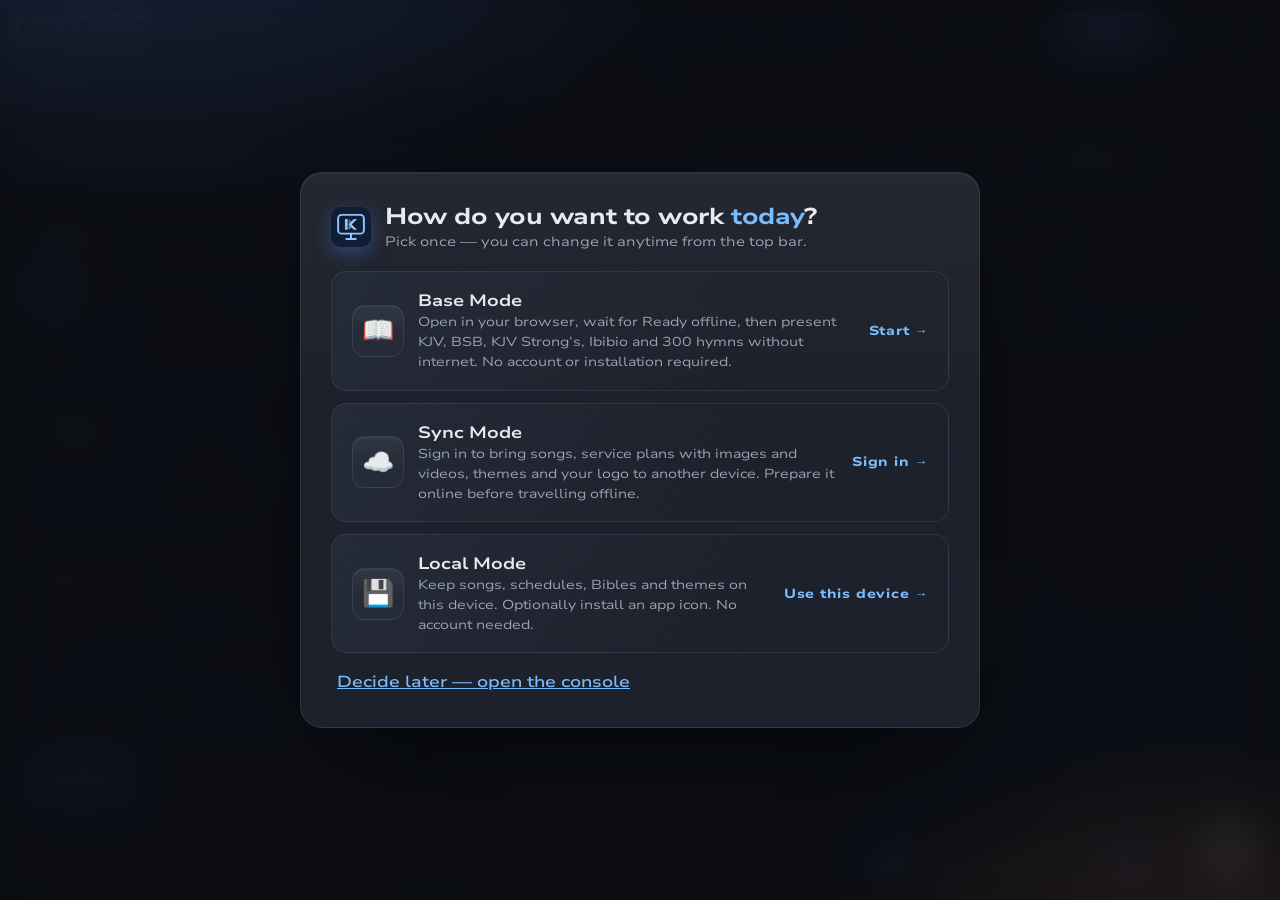
==== commit 1c141bdd: "Include full open Ibibio Bible in offline Base mode" ====
--- a/index.html
+++ b/index.html
@@ -58,16 +58,18 @@
             <option value="data/kjv.json">KJV — King James Version</option>
             <option value="data/bsb.json">BSB — Berean Standard Bible</option>
             <option value="data/kjvs.json">KJV with Strong's</option>
+            <option value="data/ibibio.json">OICB — Ibibio (complete Bible)</option>
           </optgroup>
           <optgroup label="More translations">
             <option value="licensed:niv" disabled>NIV — licensed text needed</option>
           </optgroup>
           <optgroup label="Connected (online licensed)" id="connectedVersionsGroup" hidden></optgroup>
+          <optgroup label="Downloaded versions" id="downloadedVersionsGroup" hidden></optgroup>
           <optgroup label="My versions" id="customVersionsGroup" hidden></optgroup>
         </select>
         <span id="offlineStatus" class="status-note" role="status" aria-live="polite">Preparing offline…</span>
         <button id="btnRetryOffline" hidden>Retry offline setup</button>
-        <div class="more-wrap"><button id="btnMoreBibles">More Bibles</button><div id="extraBiblePanel" class="more-menu" hidden><div id="extraBibleButtons" class="bible-menu-list"></div><p id="extraBibleStatus" role="status">Download a version once while online, then it works offline in every work mode.</p></div></div>
+        <div class="more-wrap"><button id="btnMoreBibles">More Bibles</button><div id="extraBiblePanel" class="more-menu" hidden><div id="extraBibleButtons" class="bible-menu-list"></div><progress id="extraBibleProgress" aria-label="Loading Bible" hidden></progress><p id="extraBibleStatus" role="status">Download a version once while online, then it works offline in every work mode.</p></div></div>
         <span id="liveRef" class="livedot" hidden></span>
         <div class="more-wrap">
           <button id="btnDocks" title="Choose which docks are on screen">🧩 Docks</button>
@@ -167,9 +169,10 @@
           <label class="lyrics-filter">On this device<select id="lyricsLocalFilter"><option value="all">All local lyrics</option><option value="saved">My songs / session</option><option value="hymns">Hymnary</option></select></label>
           <ul id="songList" class="item-list"></ul>
           </div><div id="lyricsOnlinePane" hidden><label class="lyrics-filter">Search scope<select id="lyricsSearchScope"><option value="worship">Worship-first</option><option value="christian">Christian sources only</option><option value="all">All music sources</option></select></label><p id="lyricsSearchStatus" class="hint" role="status">Results with words are shown first. Other titles need an availability check.</p><div id="lyricsOnlineResults" class="lyrics-results"></div>
+          </div><details><summary>Import &amp; more sources</summary>
           <details class="lyrics-external"><summary>Find on a lyrics website</summary><p class="hint">Find a page with Google, then paste a supported link into Import a source link.</p><div class="source-links"><a id="lyricsWebSearch" target="_blank" rel="noopener noreferrer" hidden>Google ↗</a><a href="https://www.azlyrics.com/" target="_blank" rel="noopener noreferrer">AZLyrics ↗</a><a href="https://www.musixmatch.com/" target="_blank" rel="noopener noreferrer">Musixmatch ↗</a></div></details>
           <details id="lyricsLinkImport"><summary>Import a source link</summary><input id="lyricsSourceUrl" type="url" placeholder="https://hymnary.org/text/…" aria-label="Lyrics source link"><button id="btnImportLyricsLink">Import lyrics</button><p class="hint">Supports Hymnary public-domain text pages, hymnal.net hymn pages and LRCLIB / lyrics.ovh API links. For other pages, copy the lyrics and paste them into the editor.</p><p id="lyricsLinkStatus" class="hint" role="status"></p></details>
-          </div><details><summary>Import text &amp; hymn packs</summary><div class="row"><button id="btnStarterHymns">+ Basic Hymnary</button><button id="btnMoreHymns">More hymns</button></div>
+<div class="row"><button id="btnStarterHymns">+ Basic Hymnary</button><button id="btnMoreHymns">More hymns</button></div>
             <div id="extraHymnPacks" hidden></div><p id="hymnPackStatus" role="status"></p>
             <p class="hint"><a href="data/hymnary-sources.txt" target="_blank" rel="noopener">Hymn source credits</a></p>
             <label>Import song text (.txt)<input id="lyricsTextFile" type="file" accept="text/plain,.txt"></label>
@@ -536,7 +539,7 @@
       <button class="gate-mode" data-mode="base">
         <span class="gate-ico">📖</span>
         <span class="gate-copy"><b>Base Mode</b>
-          <small>Open in your browser, wait for Ready offline, then present KJV, BSB, KJV Strong’s and starter hymns without internet. No account or installation required.</small>
+          <small>Open in your browser, wait for Ready offline, then present KJV, BSB, KJV Strong’s, Ibibio and 300 hymns without internet. No account or installation required.</small>
         </span>
         <span class="gate-go">Start →</span>
       </button>
@@ -618,6 +621,7 @@
 <script src="js/offline.js"></script>
 <script src="js/scripture-tools.js"></script>
 <script src="js/bible-providers.js"></script>
+<script src="js/bible-downloads.js"></script>
 <script src="js/content.js"></script>
 <script src="js/lyrics.js"></script>
 <script src="js/lyrics-sources.js"></script>
--- a/css/app.css
+++ b/css/app.css
@@ -1924,7 +1924,7 @@
 .lyrics-progress{padding:8px 0;flex-shrink:0}.lyrics-progress[hidden]{display:none!important}.lyrics-progress .row{justify-content:space-between;align-items:center;gap:8px}.lyrics-progress span{font-size:12px;overflow-wrap:anywhere}.lyrics-progress progress{display:block;width:100%;height:5px;margin-top:7px;accent-color:var(--accent,#4f8cff)}.lyrics-results details>summary{padding:10px 0;cursor:pointer;font-size:12px;font-weight:700}
 
 .lyrics-results details button{display:flex;flex-direction:column;gap:4px;width:100%;margin:5px 0;border:1px solid var(--hairline);background:var(--panel2)}.lyrics-results details button em{font-style:normal;color:var(--accent);font-size:10px}.lyrics-results details button b{font-size:13px}
-@media(min-width:761px){#lyricsOnlinePane:not([hidden]){display:flex;flex-direction:column;overflow:hidden}#lyricsOnlinePane>.lyrics-filter,#lyricsSearchStatus,#lyricsOnlinePane>details{flex:none}#lyricsSearchStatus{margin:4px 0;font-size:11px;line-height:1.4}#tab-songs #lyricsOnlineResults{flex:1;min-height:90px;max-height:none;margin:4px 0;overflow:auto}#lyricsOnlinePane>details{padding:5px 0;font-size:11px}#lyricsOnlinePane>details[open]{max-height:45%;overflow:auto}.lyrics-progress .row{display:flex}.lyrics-progress button{min-height:30px;padding:4px 8px}}
+@media(min-width:1001px) and (min-height:601px){#lyricsOnlinePane:not([hidden]){display:flex;flex-direction:column;overflow:hidden}#lyricsOnlinePane>.lyrics-filter,#lyricsSearchStatus,#lyricsOnlinePane>details{flex:none}#lyricsSearchStatus{margin:4px 0;font-size:11px;line-height:1.4}#tab-songs #lyricsOnlineResults{flex:1;min-height:90px;max-height:none;margin:4px 0;overflow:auto}#lyricsOnlinePane>details{padding:5px 0;font-size:11px}#lyricsOnlinePane>details[open]{max-height:45%;overflow:auto}.lyrics-progress .row{display:flex}.lyrics-progress button{min-height:30px;padding:4px 8px}}
 
 /* Progressive results retain their own button nodes and readable card geometry. */
 .lyrics-results>.lyrics-ready{display:grid;gap:5px;flex:none;min-width:0}
@@ -1936,3 +1936,8 @@
 .lyrics-packs input:not([type=checkbox]),.lyrics-packs textarea{width:100%;max-width:100%;box-sizing:border-box}
 .lyrics-packs>.lyrics-pack-confirm{display:flex;align-items:flex-start;gap:8px}
 .lyrics-pack-confirm input[type=checkbox]{width:auto;flex:none;margin-top:3px}
+
+/* Optional Bible downloads: compact controls, truthful local-storage status. */
+.bible-download-item{min-width:0}.bible-download-remove{display:block;margin:3px 4px 7px auto;font-size:11px;padding:5px 8px;min-height:32px}.bible-download-note{font-size:11px;line-height:1.5;color:var(--muted);margin:0 2px 6px}#extraBibleProgress{width:100%;height:5px;margin-top:10px;accent-color:var(--accent)}#extraBibleButtons .bible-menu-row{gap:8px}#extraBibleButtons .bible-menu-badge{white-space:normal;text-align:center;max-width:72px}
+
+#extraBiblePanel:not([hidden]){display:flex;flex-direction:column;overflow:hidden}#extraBiblePanel #extraBibleButtons{min-height:0;overflow-y:auto;overscroll-behavior:contain;flex:1}#extraBibleStatus,#extraBibleProgress{flex:none}
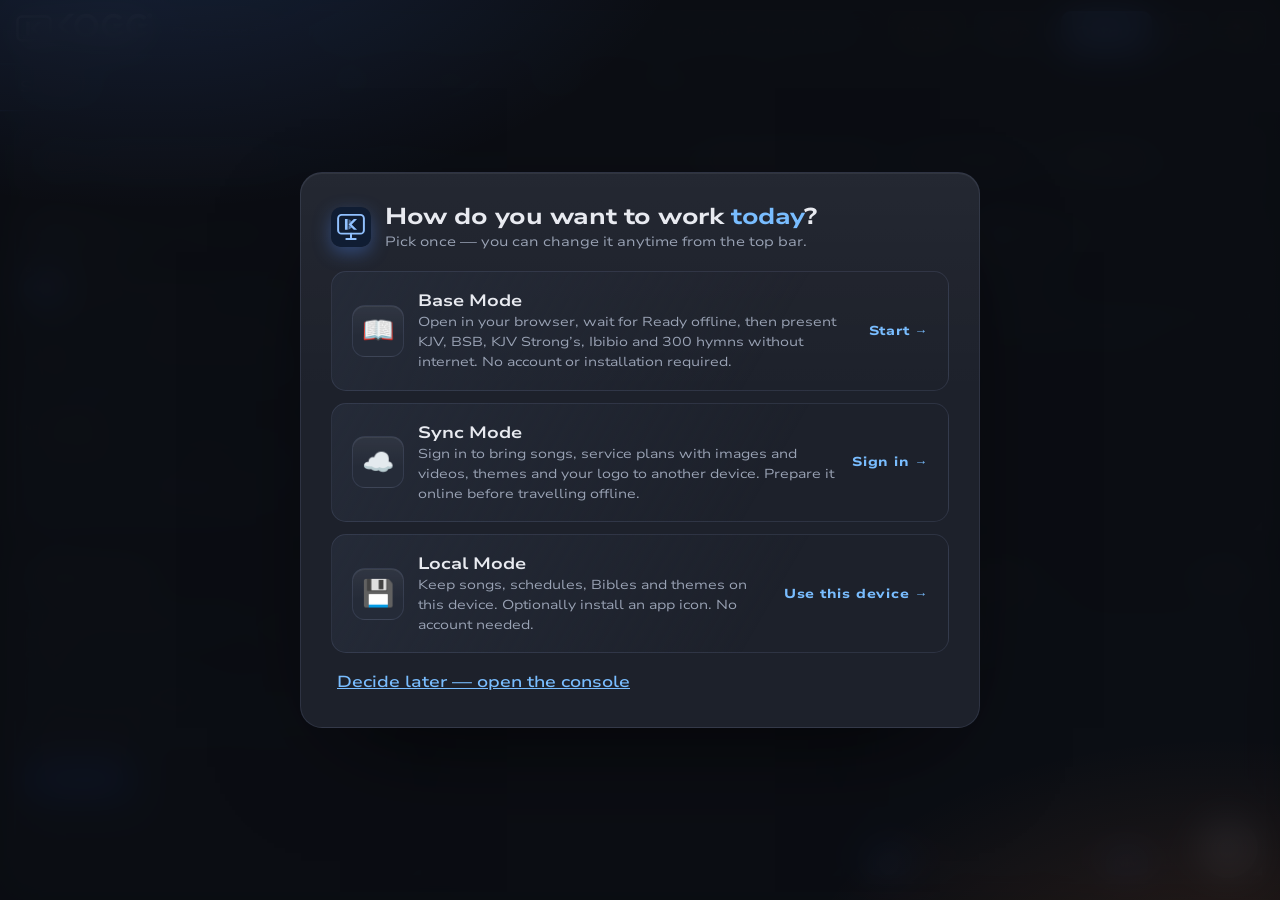
==== commit 1e8ca06f: "Prepare lightweight NIV managed connection and activation checks" ====
--- a/index.html
+++ b/index.html
@@ -435,7 +435,7 @@
       </details>
       <details class="group" id="licensedVersionsGroup">
         <summary>Licensed versions (live online)</summary>
-        <p class="hint">Copyrighted translations can't be bundled or downloaded here. Instead they stream straight from the official services while online: <b>NLT</b> is a free live connection via Tyndale's NLT API. <b>NIV, NKJV, NASB, CSB, Amplified and The Message</b> stream through your own free <a href="https://scripture.api.bible" target="_blank" rel="noopener">API.Bible</a> key — the Starter plan licenses up to three copyrighted versions for non-commercial church use. The key stays on this device only and is never published with this app.</p>
+        <p class="hint">Connected translations require internet and the access granted by their provider. <b>NLT and NIV:</b> connect securely through KOGG while online, with no personal key needed. Service plans save passage references; the words load when presented. <b>NKJV, NASB, CSB, Amplified and The Message:</b> availability depends on the translations enabled for your <a href="https://api.bible" target="_blank" rel="noopener">API.Bible</a> account. A key alone does not grant access to every edition. This device keeps your key locally.</p>
         <form class="row" id="providerKeyForm" autocomplete="off">
           <label style="flex:1">API.Bible key<br><input id="apiBibleKey" type="password" autocomplete="off" placeholder="paste your api-key"></label>
           <button id="btnSaveApiBible" type="button" class="primary">Save key</button>
@@ -620,6 +620,7 @@
 <script src="js/relay.js"></script>
 <script src="js/offline.js"></script>
 <script src="js/scripture-tools.js"></script>
+<script src="js/licensed-scripture.js"></script>
 <script src="js/bible-providers.js"></script>
 <script src="js/bible-downloads.js"></script>
 <script src="js/content.js"></script>
